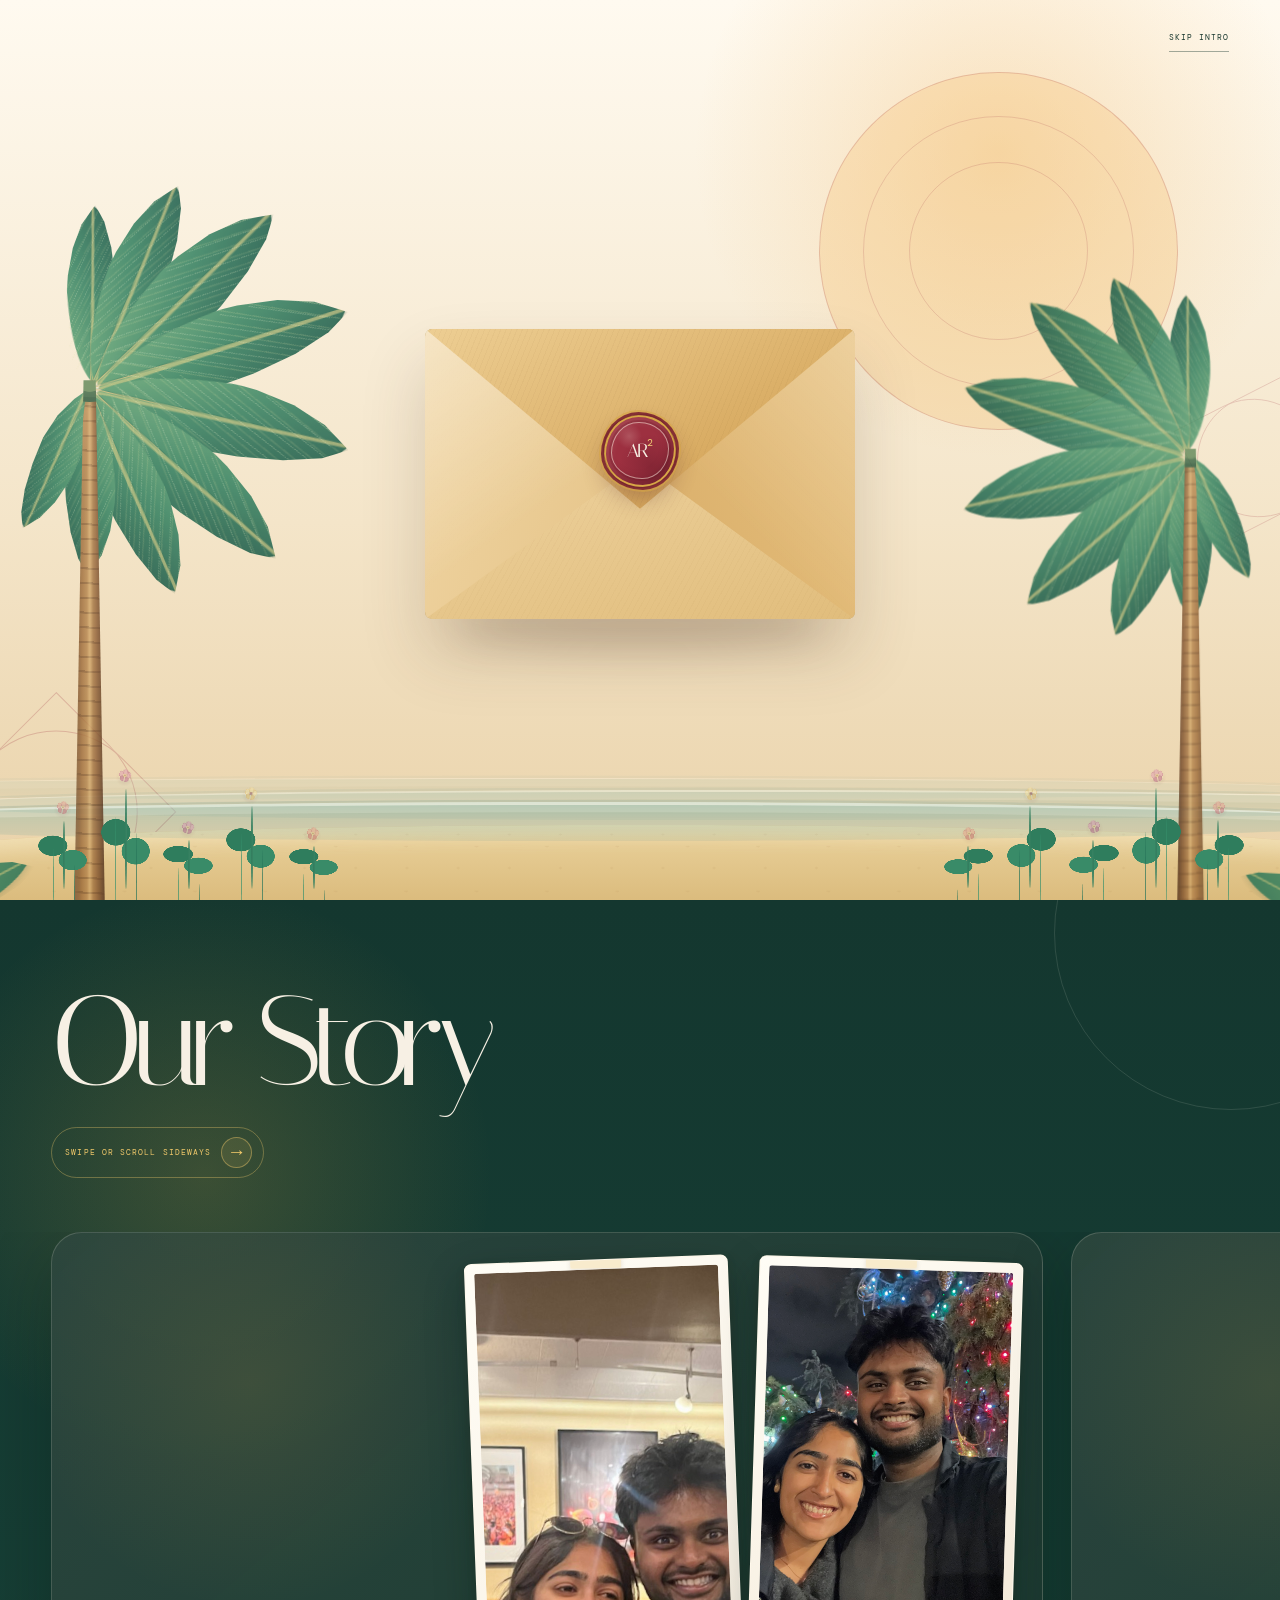
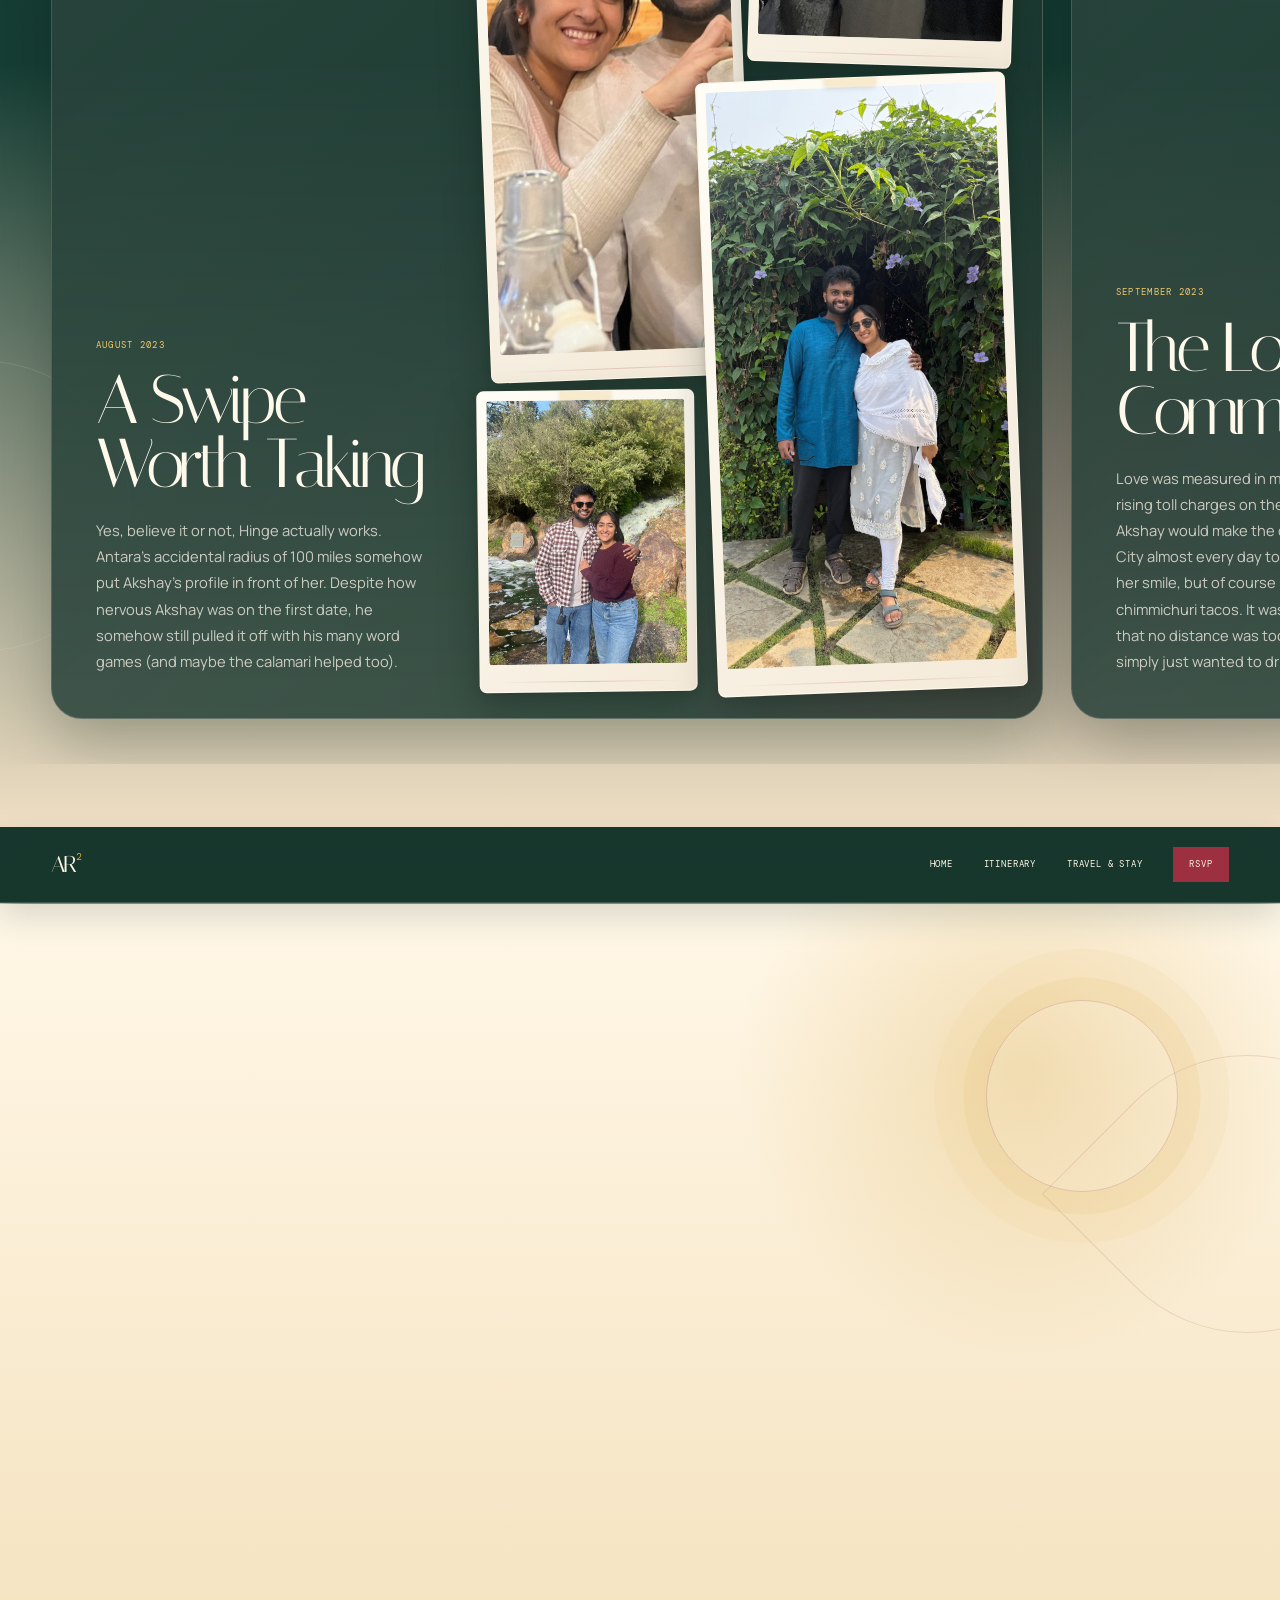
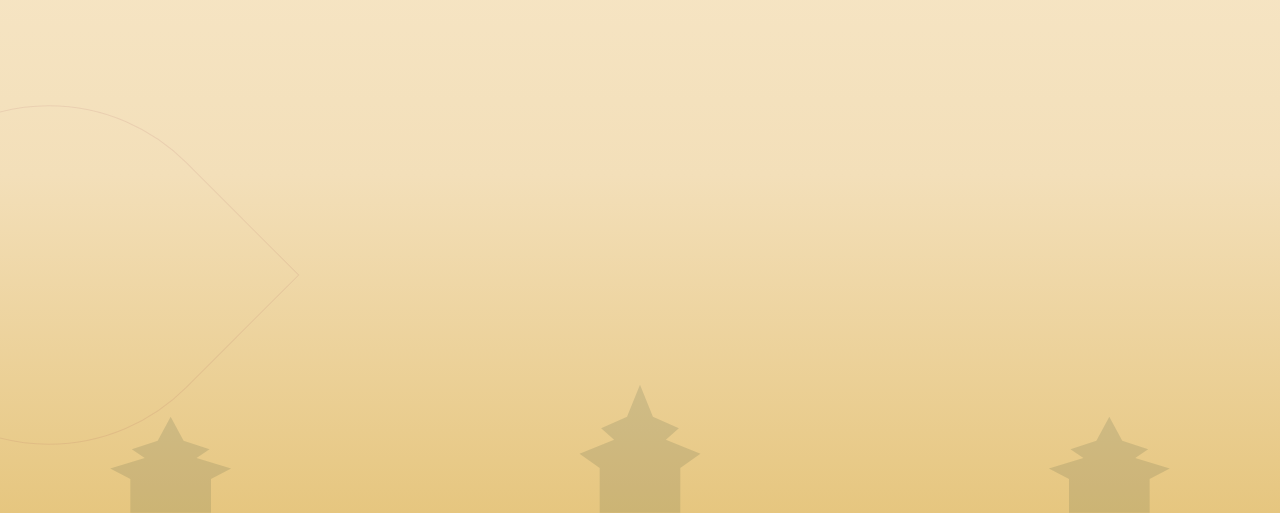
==== index.html @ 74a9af11 "modifying photos" ====
<!doctype html>
<html lang="en">
  <head>
    <meta charset="UTF-8" />
    <meta name="viewport" content="width=device-width, initial-scale=1.0" />
    <meta
      name="description"
      content="Antara Rath and Akshay Radhakrishnan invite you to celebrate their wedding beginning March 21, 2027."
    />
    <meta name="theme-color" content="#0f5962" />
    <meta property="og:title" content="Antara Rath &amp; Akshay Radhakrishnan | March 2027" />
    <meta
      property="og:description"
      content="Antara Rath and Akshay Radhakrishnan invite you to celebrate their wedding beginning March 21, 2027."
    />
    <meta property="og:image" content="assets/bridge-walk.jpg" />
    <title>Antara Rath &amp; Akshay Radhakrishnan | March 2027</title>
    <link rel="preload" as="image" href="assets/home-collage/IMG_3014.jpeg" fetchpriority="high" />
    <link rel="preload" as="image" href="assets/home-collage/IMG_3091.jpeg" />
    <link rel="preload" as="image" href="assets/home-collage/IMG_3090.jpeg" />
    <link rel="preconnect" href="https://fonts.googleapis.com" />
    <link rel="preconnect" href="https://fonts.gstatic.com" crossorigin />
    <link
      href="https://fonts.googleapis.com/css2?family=DM+Mono:wght@300;400&family=Italiana&family=Libre+Baskerville:wght@400;700&family=Manrope:wght@400;500;600&display=swap"
      rel="stylesheet"
    />
    <link rel="stylesheet" href="styles.css?v=42" />
    <script src="script.js?v=17" defer></script>
  </head>
  <body class="prelude-pending">
    <div class="prelude" data-prelude aria-label="Open Antara and Akshay's invitation">
      <button class="prelude-skip" type="button" data-skip-prelude>Skip intro</button>

      <section class="envelope-scene" data-envelope-scene>
        <div class="prelude-sun" aria-hidden="true"></div>
        <div class="prelude-lotus prelude-lotus-left" aria-hidden="true"></div>
        <div class="prelude-lotus prelude-lotus-right" aria-hidden="true"></div>
        <div class="prelude-shore" aria-hidden="true">
          <span></span><i></i><i></i><i></i>
        </div>
        <div class="prelude-palm prelude-palm-left" aria-hidden="true">
          <span></span><i></i><i></i><i></i><i></i><i></i><i></i><i></i><i></i><i></i><b></b><b></b><b></b>
        </div>
        <div class="prelude-palm prelude-palm-right" aria-hidden="true">
          <span></span><i></i><i></i><i></i><i></i><i></i><i></i><i></i><i></i><i></i><b></b><b></b><b></b>
        </div>
        <div class="prelude-flowers prelude-flowers-left" aria-hidden="true">
          <i></i><i></i><i></i><i></i><i></i>
        </div>
        <div class="prelude-flowers prelude-flowers-right" aria-hidden="true">
          <i></i><i></i><i></i><i></i><i></i>
        </div>
        <div class="prelude-petals" aria-hidden="true">
          <i></i><i></i><i></i><i></i><i></i><i></i>
        </div>
        <button
          class="envelope"
          type="button"
          aria-label="Open the wedding invitation"
          data-open-envelope
        >
          <span class="envelope-shadow" aria-hidden="true"></span>
          <span class="envelope-back" aria-hidden="true"></span>
          <span class="envelope-card" aria-hidden="true">
            <span class="envelope-invite">You are cordially invited</span>
            <span class="envelope-occasion">to the wedding of</span>
            <strong>
              <span>Antara Rath</span>
              <i>and</i>
              <span>Akshay Radhakrishnan</span>
            </strong>
          </span>
          <span class="envelope-flap" aria-hidden="true"></span>
          <span class="envelope-pocket envelope-pocket-left" aria-hidden="true"></span>
          <span class="envelope-pocket envelope-pocket-right" aria-hidden="true"></span>
          <span class="envelope-pocket envelope-pocket-front" aria-hidden="true"></span>
          <span class="envelope-seal" aria-hidden="true">
            <span class="seal-monogram">AR<sup>2</sup></span>
          </span>
        </button>
      </section>

      <section class="flight-scene" aria-label="Airplane animation" data-flight-scene>
        <div class="flight-grid" aria-hidden="true"></div>
        <svg class="flight-route" viewBox="0 0 100 100" preserveAspectRatio="none" aria-hidden="true">
          <path d="M -8 72 C 28 48 62 42 108 30"></path>
        </svg>

        <div class="flight-plane" data-flight-plane aria-hidden="true">
          <img src="assets/airplane-clipart.png" alt="" width="756" height="582" />
        </div>

        <div class="flight-horizon" aria-hidden="true">
          <span></span><span></span><span></span><span></span><span></span>
        </div>
      </section>
    </div>

    <a class="skip-link" href="#navigation">Skip to navigation</a>

    <main>
      <section class="intro" aria-labelledby="intro-title">
        <div class="intro-collage" data-home-collage aria-hidden="true">
          <figure class="collage-panel collage-panel-main" data-collage-panel data-photo-index="4">
            <img
              class="collage-image is-active"
              src="assets/home-collage/IMG_3014.jpeg"
              alt=""
              fetchpriority="high"
              decoding="async"
            />
            <img class="collage-image" alt="" decoding="async" />
          </figure>
          <figure class="collage-panel collage-panel-top" data-collage-panel data-photo-index="8">
            <img
              class="collage-image is-active"
              src="assets/home-collage/IMG_3091.jpeg"
              alt=""
              decoding="async"
            />
            <img class="collage-image" alt="" decoding="async" />
          </figure>
          <figure class="collage-panel collage-panel-bottom" data-collage-panel data-photo-index="6">
            <img
              class="collage-image is-active"
              src="assets/home-collage/IMG_3090.jpeg"
              alt=""
              decoding="async"
            />
            <img class="collage-image" alt="" decoding="async" />
          </figure>
          <figure class="collage-panel collage-panel-extra" data-collage-panel data-photo-index="10">
            <img
              class="collage-image is-active"
              src="assets/home-collage/Akshay-and-Antara-Raw-Photos-0878_Original.jpeg"
              alt=""
              decoding="async"
            />
            <img class="collage-image" alt="" decoding="async" />
          </figure>
        </div>
        <div class="intro-overlay" aria-hidden="true"></div>
        <div class="intro-grain" aria-hidden="true"></div>

        <div class="intro-content">
          <h1 id="intro-title">
            <span>Antara Rath</span>
            <i>weds</i>
            <span>Akshay Radhakrishnan</span>
          </h1>

          <time class="intro-date" datetime="2027-03-21">March 21 – 23, 2027</time>
          <p class="intro-location">Hua Hin · Gulf of Thailand</p>

          <div class="countdown" aria-label="Countdown to March 21, 2027">
            <span class="countdown-unit">
              <strong data-days>000</strong>
              <small>Days</small>
            </span>
            <i>:</i>
            <span class="countdown-unit">
              <strong data-hours>00</strong>
              <small>Hours</small>
            </span>
            <i>:</i>
            <span class="countdown-unit">
              <strong data-minutes>00</strong>
              <small>Minutes</small>
            </span>
            <i>:</i>
            <span class="countdown-unit">
              <strong data-seconds>00</strong>
              <small>Seconds</small>
            </span>
          </div>

          <a class="intro-rsvp" href="rsvp/index.html">RSVP <span aria-hidden="true">↗</span></a>
        </div>

        <a class="intro-scroll" href="#story">
          <i aria-hidden="true"></i>
        </a>

      </section>

      <section class="our-story" id="story" aria-labelledby="story-title">
        <div class="story-shell">
          <header class="story-intro reveal">
            <h2 id="story-title">Our Story<br /></h2>
            <span class="story-scroll-hint">Swipe or scroll sideways</span>
          </header>

          <div class="story-rail" aria-label="Akshay and Antara's story timeline">
            <article class="story-card reveal">
              <div class="story-copy">
                <span>August 2023</span>
                <h3>A Swipe Worth Taking</h3>
                <p>
                  Yes, believe it or not, Hinge actually works. Antara's accidental radius of 100 miles somehow put Akshay's profile
                  in front of her. Despite how nervous Akshay was on the first date, he somehow still pulled it off with his many word games (and maybe the calamari helped too).
                </p>
              </div>
              <div class="story-photos story-photos-collage">
                <figure class="story-photo">
                  <img src="assets/story/september-2023-01.jpg" alt="Antara and Akshay smiling at an early dinner date" loading="lazy" />
                </figure>
                <figure class="story-photo">
                  <img src="assets/story/IMG_6443-web.jpg" alt="" loading="lazy" />
                </figure>
                <figure class="story-photo">
                  <img src="assets/story/IMG_8243-web.jpg" alt="" loading="lazy" />
                </figure>
                <figure class="story-photo">
                  <img src="assets/story/IMG_3632-web.jpg" alt="" loading="lazy" />
                </figure>
              </div>
            </article>

            <article class="story-card reveal">
              <div class="story-copy">
                <span>September 2023</span>
                <h3>The Long Commute</h3>
                <p>
                  Love was measured in miles — and the steadily rising toll charges on the San Mateo Bridge.
                  Akshay would make the drive from Tracy to Foster City almost every day to make her laugh and see her smile, but of course in exchange for her
                  chimmichuri tacos. It was clear from the beginning that no distance was too far ... or perhaps Akshay simply just wanted to drive his Corvette.
                </p>
              </div>
              <div class="story-photos story-photos-collage">
                <figure class="story-photo">
                  <img src="assets/story/august-2023-01.jpg" alt="" loading="lazy" />
                </figure>
                <figure class="story-photo">
                  <img src="assets/story/IMG_5289.jpg" alt="" loading="lazy" />
                </figure>
                <figure class="story-photo">
                  <img src="assets/story/commute-2023-01.jpg" alt="" loading="lazy" />
                </figure>
                <figure class="story-photo">
                  <img src="assets/story/IMG_5797-web.jpg" alt="Worth the drive" loading="lazy" />
                </figure>
              </div>
            </article>

            <article class="story-card reveal">
              <div class="story-copy">
                <span>March 2024</span>
                <h3>Our San Francisco Home</h3>
                <p>
                  After months of long distance, we finally moved in together in
                  San Francisco, where it soon became our favorite home base. From movie nights to cooking, we loved creating a space together and being around each other (except for all the mess Akshay makes).
                  The biggest disagreement of all? Whether our first piece of furniture should be a ping pong table or couch.
                </p>
              </div>
              <div class="story-photos story-photos-collage">
                <figure class="story-photo">
                  <img src="assets/story/IMG_7425.jpg" alt="" loading="lazy" />
                </figure>
                <figure class="story-photo">
                  <img src="assets/story/IMG_3859.jpg" alt="" loading="lazy" />
                </figure>
                <figure class="story-photo">
                  <img src="assets/story/april-2024-02.jpg" alt="" loading="lazy" />
                </figure>
                <figure class="story-photo">
                  <img src="assets/story/june-2024-01.jpg" alt="" loading="lazy" />
                </figure>
              </div>
            </article>
            <article class="story-card reveal">
              <div class="story-copy">
                <span>Every other month</span>
                <h3>Collecting Passport Stamps</h3>
                <p>
                  Antara introduced Akshay to the joy of traveling. 
                    He loved exploring the world with her, except for the her itineraries that starts at 5:00 AM 
                    to see some cathedral. She handles the meticulous planning, while Akshay takes full responsibility for food.
                </p>
              </div>
              <div class="story-photos story-photos-collage">
                <figure class="story-photo">
                  <img src="assets/story/june-2024-03.jpg" alt="Lake Como, Italy" loading="lazy" />
                </figure>
                <figure class="story-photo">
                  <img src="assets/story/june-2024-02.jpg" alt="Zürich, Switzerland" loading="lazy" />
                </figure>
                <figure class="story-photo">
                  <img src="assets/story/IMG_6636.jpg" alt="Gamaksan Mountain, South Korea" loading="lazy" />
                </figure>
                <figure class="story-photo">
                  <img src="assets/story/travel-2024-02.jpg" alt="Mexico City, Mexico" loading="lazy" />
                </figure>
              </div>
            </article>

            <article class="story-card reveal">
              <div class="story-copy">
                <span>June 2024</span>
                <h3>The Chikoo Era</h3>
                <p>
                  Then came Chikoo, easily one of the best decisions we've ever made.
                  Whether he's going to work with Akshay everyday, interrupting Antara's yoga
                  sessions, or begging for food (mainly to Akshay), he has become the center of our little family.

                  The funny part? Chikoo and Akshay are so similar that Antara constantly mixes up their names. 
                  To be fair, they both love attention, follow her around, and know exactly how to annoy her.
                </p>
              </div>
              <div class="story-photos story-photos-collage">
                <figure class="story-photo">
                  <img src="assets/story/IMG_7857.jpeg" alt="" loading="lazy" />
                </figure>
                <figure class="story-photo">
                  <img src="assets/story/nyc-2026-02.jpg" alt="" loading="lazy" />
                </figure>
                <figure class="story-photo">
                  <img src="assets/story/IMG_0016.jpg" alt="" loading="lazy" />
                </figure>
                <figure class="story-photo">
                  <img src="assets/story/chikoo-2024-02.jpg" alt="" loading="lazy" />
                </figure>
              </div>
            </article>

            <article class="story-card reveal">
              <div class="story-copy">
                <span>March 2025</span>
                <h3>She Said Yes</h3>
                <p>
                  Despite every clue in the book, Antara remained completely
                  oblivious as Akshay planned the perfect proposal at Crissy
                  Field. San Francisco is our home and we wouldn't have done it anywhere else. With
                  friends and family around to celebrate, it was the perfect day to mark the beginning of a new chapter.
                </p>
              </div>
              <div class="story-photos story-photos-collage">
                <figure class="story-photo">
                  <img src="assets/story/engagement-2025-04.jpg" alt="" loading="lazy" />
                </figure>
                <figure class="story-photo">
                  <img src="assets/story/engagement-2025-01.jpg" alt="" loading="lazy" />
                </figure>
                <figure class="story-photo">
                  <img src="assets/story/engagement-2025-03.jpg" alt="" loading="lazy" />
                </figure>
                <figure class="story-photo">
                  <img src="assets/story/engagement-2025-02.jpg" alt="" loading="lazy" />
                </figure>
              </div>
            </article>

            <article class="story-card reveal">
              <div class="story-copy">
                <span>March 2026</span>
                <h3>New York</h3>
                <p>
                  Our newest chapter brought us across the country to New York City. 
                    Antara landed her dream job, Chikoo upgraded to a building with dog park amenities, 
                    and Akshay somehow found himself within walking distance of pickleball courts. Life doesn't get better than this.
                    New York has been a strong contender as our favorite city, but nothing can replace our love for San Francisco.
                </p>
              </div>
              <div class="story-photos story-photos-collage">
                <figure class="story-photo">
                  <img src="assets/story/IMG_9593.jpg" alt="" loading="lazy" />
                </figure>
                <figure class="story-photo">
                  <img src="assets/story/IMG_8780.jpg" alt="" loading="lazy" />
                </figure>
                <figure class="story-photo">
                  <img src="assets/story/IMG_9391.jpg" alt="" loading="lazy" />
                </figure>
                <figure class="story-photo">
                  <img src="assets/story/IMG_9592.jpg" alt="Diljit Dosanjh at Madison Square Garden!" loading="lazy" />
                </figure>
              </div>
            </article>

            <article class="story-card story-card-final reveal">
              <div class="story-copy">
                <span>March 2027</span>
                <h3>Forever Begins</h3>
                <p>
                  The best chapter is still being written, and we cannot wait to celebrate the beginning of it with all of our favorite people next year.
                </p>
              </div>
              <div class="story-photos story-photos-collage">
                <figure class="story-photo">
                  <img src="assets/travel/fulltravelscene.png" alt="" loading="lazy" />
                </figure>
                <figure class="story-photo">
                  <img src="assets/story/thailand-wedding-mandap-web.jpg" alt="" loading="lazy" />
                </figure>
                <figure class="story-photo">
                  <img src="assets/story/thailand-reception-beach-web.jpg" alt="" loading="lazy" />
                </figure>
                <figure class="story-photo">
                  <img src="assets/story/thailand-baraat-beach-web.jpg" alt="" loading="lazy" />
                </figure>
              </div>
            </article>
          </div>
        </div>
      </section>

      <section class="site-body">
        <header class="page-nav" data-nav-header>
          <a class="wordmark" href="index.html" aria-label="AR squared home">AR<sup>2</sup></a>
          <button
            class="menu-toggle"
            type="button"
            aria-expanded="false"
            aria-controls="main-menu"
            data-menu-toggle
          >
            Menu <i></i>
          </button>
          <nav id="main-menu" data-menu aria-label="Wedding pages">
            <a class="active" href="index.html">Home</a>
            <a href="itinerary/index.html">Itinerary</a>
            <a href="travel/index.html">Travel &amp; Stay</a>
            <a class="nav-rsvp" href="rsvp/index.html">RSVP</a>
          </nav>
        </header>

        <section class="bubble-section" id="navigation" aria-labelledby="explore-title">
          <div class="bubble-leaf bubble-leaf-left" aria-hidden="true"></div>
          <div class="bubble-leaf bubble-leaf-right" aria-hidden="true"></div>
          <div class="details-sun" aria-hidden="true"></div>
          <div class="details-waves" aria-hidden="true"><i></i><i></i><i></i></div>

          <div class="bubble-heading reveal">
            <h3 id="explore-title">Wedding <em>Details</em></h3>
            <p>
              We’re so excited to celebrate our wedding with you! We’ve put together some helpful information to make your trip and stay as seamless as possible. If there’s anything else you need, please feel free to reach out. We can’t wait to see you in Thailand!
              <br>
              With love,
              <br>
              Akshay & Antara
              
            </p>
          </div>

          <nav class="bubble-directory" aria-label="Explore wedding information">
            <a class="nav-bubble bubble-itinerary reveal" href="itinerary/index.html">
              <span class="bubble-ring" aria-hidden="true"></span>
              <span class="bubble-title">Itinerary</span>
              <span class="bubble-description">
                Three unforgettable days of celebrations, traditions, and cherished moments. Explore the full schedule here.
              </span>
              <span class="bubble-visual" aria-hidden="true">
                <svg viewBox="0 0 120 120">
                  <path d="M28 30h64v62H28zM28 47h64M42 22v16M78 22v16" />
                  <path d="M43 61h10v10H43zM67 61h10v10H67zM43 78h10v10H43z" />
                  <circle cx="89" cy="25" r="10" />
                  <path d="M89 9v5M89 36v5M73 25h5M100 25h5" />
                </svg>
              </span>
            </a>
            <a class="nav-bubble bubble-travel reveal" href="travel/index.html">
              <span class="bubble-ring" aria-hidden="true"></span>
              <span class="bubble-title">Travel &amp; Stay</span>
              <span class="bubble-description">
                Everything you need from resort accomodations, flights, visas and shuttle information.
              </span>
              <span class="bubble-visual" aria-hidden="true">
                <svg viewBox="0 0 120 120">
                  <path d="M15 72c25-28 50-39 91-34" />
                  <path d="m47 53 13-28 8 2-4 28 27 13-4 7-29-7-14 18-7-3 7-22-18-10 4-6z" />
                  <path d="M82 91c4-15 11-22 21-29M92 74l11 5M88 83l12 7M82 91h27" />
                </svg>
              </span>
            </a>
            <a class="nav-bubble bubble-rsvp reveal" href="rsvp/index.html">
              <span class="bubble-ring" aria-hidden="true"></span>
              <span class="bubble-title">RSVP</span>
              <span class="bubble-description">
                We would be delighted to celebrate with you. Please let us know
                your plans so we can prepare for your arrival.
              </span>
              <span class="bubble-visual" aria-hidden="true">
                <svg viewBox="0 0 120 120">
                  <path d="M22 38h76v52H22zM22 42l38 28 38-28" />
                  <path d="m42 55-20 31M78 55l20 31" />
                  <path d="M48 30c0-9 12-13 17-5 5-8 17-4 17 5 0 8-8 14-17 20-9-6-17-12-17-20z" />
                </svg>
              </span>
            </a>
          </nav>

        </section>
      </section>
    </main>
  </body>
</html>
---- styles.css ----
:root {
  --ink: #211b18;
  --paper: #f7f0e4;
  --cream: #eee2ce;
  --red: #9d3040;
  --gold: #d6a440;
  --display: "Italiana", Georgia, serif;
  --sans: "Manrope", Arial, sans-serif;
  --mono: "DM Mono", monospace;
  --pad: clamp(1.2rem, 4vw, 4.5rem);
}

* {
  box-sizing: border-box;
}

html {
  scroll-behavior: smooth;
}

body {
  margin: 0;
  color: var(--ink);
  background: var(--paper);
  font-family: var(--sans);
  overflow-x: hidden;
}

body.prelude-pending {
  overflow: hidden;
}

body.menu-open {
  overflow: hidden;
}

a {
  color: inherit;
  text-decoration: none;
}

button {
  color: inherit;
  font: inherit;
}

.prelude {
  position: fixed;
  z-index: 2000;
  inset: 0;
  color: #18372e;
  background: #f7ecd7;
  opacity: 1;
  overflow: hidden;
  transition:
    opacity 2500ms cubic-bezier(0.16, 0.84, 0.18, 1),
    visibility 2500ms ease;
}

.prelude[hidden] {
  display: none;
}

body.prelude-exit .prelude {
  visibility: hidden;
  opacity: 0;
  pointer-events: none;
}

.prelude-skip {
  position: absolute;
  z-index: 20;
  top: 1.5rem;
  right: var(--pad);
  padding: 0.5rem 0;
  border: 0;
  border-bottom: 1px solid rgba(24, 55, 46, 0.4);
  background: transparent;
  cursor: pointer;
  font-family: var(--mono);
  font-size: 0.52rem;
  letter-spacing: 0.12em;
  text-transform: uppercase;
  transition:
    color 300ms ease,
    border-color 300ms ease;
}

body.prelude-flight .prelude-skip {
  border-color: rgba(255, 246, 230, 0.45);
  color: var(--paper);
}

.envelope-scene,
.flight-scene {
  position: absolute;
  inset: 0;
  display: grid;
  place-items: center;
}

.envelope-scene {
  background:
    radial-gradient(circle at 78% 18%, rgba(242, 175, 71, 0.4), transparent 20rem),
    radial-gradient(circle at 18% 72%, rgba(222, 91, 103, 0.13), transparent 18rem),
    linear-gradient(180deg, #fff9e9 0%, #f3dbad 70%, #e2bd78 100%);
  transition:
    opacity 1800ms cubic-bezier(0.16, 0.84, 0.18, 1),
    filter 1800ms ease,
    transform 2200ms cubic-bezier(0.16, 0.84, 0.18, 1);
  isolation: isolate;
}

.prelude-kicker {
  position: absolute;
  top: 12%;
  margin: 0;
  color: var(--red);
  font-family: var(--mono);
  font-size: 0.56rem;
  letter-spacing: 0.18em;
  text-transform: uppercase;
}

.prelude-sun {
  position: absolute;
  z-index: -1;
  top: 8%;
  right: 8%;
  width: clamp(13rem, 28vw, 25rem);
  aspect-ratio: 1;
  border: 1px solid rgba(157, 48, 64, 0.2);
  border-radius: 50%;
  background: rgba(242, 175, 71, 0.2);
  animation: thai-sun-breathe 11s ease-in-out infinite;
}

.prelude-sun::before,
.prelude-sun::after {
  position: absolute;
  border: 1px solid rgba(157, 48, 64, 0.17);
  border-radius: 50%;
  content: "";
}

.prelude-sun::before {
  inset: 12%;
}

.prelude-sun::after {
  inset: 25%;
}

.prelude-lotus {
  position: absolute;
  z-index: -1;
  width: 19rem;
  height: 19rem;
  opacity: 0.23;
}

.prelude-lotus::before,
.prelude-lotus::after {
  position: absolute;
  inset: 22%;
  border: 1px solid var(--red);
  border-radius: 55% 0 55% 0;
  content: "";
  transform: rotate(45deg);
}

.prelude-lotus::after {
  transform: rotate(135deg);
}

.prelude-lotus-left {
  bottom: -4rem;
  left: -6rem;
  animation: lotus-drift-left 15s ease-in-out infinite;
}

.prelude-lotus-right {
  top: 34%;
  right: -8rem;
  transform: scale(0.72) rotate(18deg);
  animation: lotus-drift-right 18s ease-in-out infinite;
}

.prelude-shore {
  position: absolute;
  z-index: 0;
  right: 0;
  bottom: 0;
  left: 0;
  height: 9rem;
  pointer-events: none;
  overflow: hidden;
}

.prelude-shore span {
  position: absolute;
  right: -5%;
  bottom: -1rem;
  left: -5%;
  height: 5.7rem;
  border-radius: 50% 50% 0 0 / 28% 28% 0 0;
  background:
    radial-gradient(ellipse at 20% 28%, rgba(151, 105, 53, 0.1) 0 0.09rem, transparent 0.12rem),
    radial-gradient(ellipse at 68% 48%, rgba(151, 105, 53, 0.09) 0 0.1rem, transparent 0.13rem),
    linear-gradient(180deg, #ead29c, #d8b777);
  background-size:
    3.2rem 2.1rem,
    4.4rem 2.8rem,
    auto;
  box-shadow: inset 0 0.7rem 1.2rem rgba(255, 247, 222, 0.4);
}

.prelude-shore i {
  position: absolute;
  right: -12%;
  bottom: 3.7rem;
  left: -12%;
  height: 2.4rem;
  border-radius: 50%;
  border-top: 0.22rem solid rgba(255, 255, 244, 0.88);
  background: linear-gradient(180deg, rgba(77, 163, 164, 0.42), rgba(59, 135, 145, 0.13));
  box-shadow:
    inset 0 0.45rem 0 rgba(255, 255, 244, 0.25),
    0 -0.15rem 0 rgba(49, 126, 134, 0.16);
  opacity: 0.74;
  transform: translateX(-3%);
  animation: shoreline-wave 11s ease-in-out infinite;
}

.prelude-shore i:nth-of-type(2) {
  bottom: 5rem;
  height: 1.9rem;
  border-top-width: 0.14rem;
  opacity: 0.48;
  transform: translateX(5%);
  animation-delay: -2.2s;
  animation-duration: 14s;
}

.prelude-shore i:nth-of-type(3) {
  bottom: 6.25rem;
  height: 1.4rem;
  border-top-width: 0.1rem;
  opacity: 0.28;
  transform: translateX(-7%);
  animation-delay: -4s;
  animation-duration: 17s;
}

.prelude-palm {
  --crown-y: 7rem;
  --crown-x: 50%;
  --frond-half-height: 2.6rem;
  position: absolute;
  z-index: 0;
  bottom: -3rem;
  width: clamp(21rem, 34vw, 31rem);
  height: clamp(42rem, 68vh, 54rem);
  opacity: 0.82;
  pointer-events: none;
  transform-origin: bottom;
}

.prelude-palm-left {
  left: clamp(-10rem, -10vw, -5.5rem);
  animation: palm-sway-left 12s ease-in-out infinite;
}

.prelude-palm-right {
  right: clamp(-10rem, -10vw, -5.5rem);
  transform: scaleX(-1) scale(0.88);
  animation: palm-sway-right 14s ease-in-out infinite;
}

.prelude-palm::before,
.prelude-palm::after {
  position: absolute;
  z-index: 2;
  bottom: 0.8rem;
  left: 2.3rem;
  width: 8.5rem;
  height: 3.2rem;
  border-radius: 100% 0 100% 0;
  background:
    linear-gradient(170deg, transparent 48%, rgba(217, 207, 125, 0.48) 49% 51%, transparent 52%),
    linear-gradient(135deg, #4d9a6d, #17654e);
  clip-path: polygon(0 50%, 12% 20%, 34% 4%, 60% 8%, 83% 24%, 100% 50%, 82% 72%, 55% 91%, 28% 86%, 10% 68%);
  content: "";
  filter: drop-shadow(0 0.25rem 0.18rem rgba(18, 67, 47, 0.14));
  transform: rotate(-18deg);
  transform-origin: left center;
}

.prelude-palm::after {
  bottom: 0.4rem;
  left: 4.5rem;
  width: 7.2rem;
  opacity: 0.86;
  transform: rotate(18deg) scale(0.9);
}

.prelude-palm span {
  position: absolute;
  z-index: 2;
  top: calc(var(--crown-y) - 0.48rem);
  bottom: -0.15rem;
  left: var(--crown-x);
  width: clamp(2rem, 2.2vw, 2.8rem);
  height: auto;
  border-radius: 55% 45% 12% 12%;
  background:
    repeating-linear-gradient(
      3deg,
      transparent 0 0.78rem,
      rgba(79, 45, 23, 0.34) 0.8rem 0.92rem
    ),
    linear-gradient(
      90deg,
      #5d381f 0%,
      #9d6c3b 24%,
      #c09055 48%,
      #8a5b33 72%,
      #4f301c 100%
    );
  box-shadow:
    inset 0.2rem 0 0.28rem rgba(255, 224, 157, 0.2),
    inset -0.22rem 0 0.3rem rgba(53, 29, 15, 0.25);
  clip-path: polygon(31% 0, 69% 0, 100% 100%, 0 100%);
  transform: translateX(-50%);
  transform-origin: bottom;
}

.prelude-palm span::before {
  position: absolute;
  top: 0;
  bottom: 0;
  left: 43%;
  width: 18%;
  background: linear-gradient(90deg, transparent, rgba(255, 224, 157, 0.3), transparent);
  content: "";
}

.prelude-palm span::after {
  position: absolute;
  z-index: 4;
  top: -0.44rem;
  left: 50%;
  width: 3.55rem;
  height: 1.8rem;
  border-radius: 50%;
  background:
    radial-gradient(ellipse at 50% 28%, #63895b 0 35%, transparent 37%),
    linear-gradient(180deg, #527d50, #345e42);
  box-shadow:
    inset 0 -0.3rem 0 rgba(29, 72, 48, 0.35),
    0 0.25rem 0.3rem rgba(34, 59, 33, 0.16);
  content: "";
  transform: translateX(-50%);
}

.prelude-palm i {
  position: absolute;
  z-index: 1;
  top: calc(var(--crown-y) - var(--frond-half-height));
  left: var(--crown-x);
  width: clamp(14rem, 21vw, 19rem);
  height: 5.2rem;
  border-radius: 82% 18% 72% 28%;
  background:
    linear-gradient(
      178deg,
      transparent 47%,
      rgba(220, 205, 125, 0.62) 48% 51%,
      transparent 52%
    ),
    repeating-linear-gradient(
      25deg,
      transparent 0 0.62rem,
      rgba(218, 224, 153, 0.2) 0.64rem 0.7rem
    ),
    linear-gradient(155deg, #6caf7a 0%, #2c7d5c 46%, #155b47 77%, #0b4638 100%);
  box-shadow:
    inset 0 -0.18rem 0 rgba(8, 62, 44, 0.22),
    0 0.3rem 0.45rem rgba(38, 73, 50, 0.08);
  clip-path: polygon(
    0 49%,
    7% 28%,
    16% 15%,
    29% 7%,
    45% 2%,
    61% 4%,
    76% 11%,
    89% 25%,
    100% 48%,
    91% 65%,
    77% 79%,
    60% 88%,
    42% 92%,
    25% 85%,
    11% 69%
  );
  filter: drop-shadow(0 0.2rem 0.12rem rgba(16, 72, 50, 0.15));
  transform-origin: 0 50%;
}

.prelude-palm i::before {
  position: absolute;
  top: 50%;
  left: 0;
  width: 96%;
  height: 1px;
  background: linear-gradient(90deg, #d1bd79, #87a467 55%, transparent);
  box-shadow: 0 -1px 0 rgba(15, 75, 53, 0.25);
  content: "";
  transform: rotate(-1.5deg);
  transform-origin: left;
}

.prelude-palm i::after {
  position: absolute;
  inset: 9% 7% 11% 10%;
  background:
    repeating-linear-gradient(24deg, transparent 0 0.7rem, rgba(224, 228, 164, 0.24) 0.72rem 0.76rem);
  content: "";
  mix-blend-mode: screen;
}

.prelude-palm i:nth-of-type(1) {
  transform: rotate(-88deg) scale(0.68);
}

.prelude-palm i:nth-of-type(2) {
  transform: rotate(-66deg) scale(0.82);
}

.prelude-palm i:nth-of-type(3) {
  transform: rotate(-43deg) scale(0.94);
}

.prelude-palm i:nth-of-type(4) {
  transform: rotate(-16deg);
}

.prelude-palm i:nth-of-type(5) {
  transform: rotate(14deg) scale(0.99);
}

.prelude-palm i:nth-of-type(6) {
  transform: rotate(43deg) scale(0.94);
}

.prelude-palm i:nth-of-type(7) {
  transform: rotate(68deg) scale(0.83);
}

.prelude-palm i:nth-of-type(8) {
  transform: rotate(91deg) scale(0.7);
}

.prelude-palm i:nth-of-type(9) {
  transform: rotate(116deg) scale(0.58);
}

.prelude-palm b {
  position: absolute;
  z-index: 5;
  top: calc(var(--crown-y) + 0.45rem);
  left: calc(var(--crown-x) - 0.35rem);
  width: 1.15rem;
  aspect-ratio: 1;
  border: 1px solid rgba(70, 41, 19, 0.3);
  border-radius: 50%;
  background:
    repeating-radial-gradient(circle at 38% 32%, transparent 0 0.12rem, rgba(69, 38, 17, 0.07) 0.13rem 0.16rem),
    radial-gradient(circle at 34% 28%, rgba(255, 224, 149, 0.58), transparent 24%),
    #936134;
  box-shadow:
    inset -0.18rem -0.2rem 0 rgba(74, 38, 16, 0.22),
    0 0.22rem 0.25rem rgba(62, 41, 20, 0.18);
  opacity: 0;
  transform: translate(-50%, -50%) scale(0.15);
}

.prelude-palm b::before {
  position: absolute;
  top: 0.27rem;
  left: 0.3rem;
  width: 0.14rem;
  aspect-ratio: 1;
  border-radius: 50%;
  background: #513019;
  box-shadow:
    0.28rem 0.02rem 0 #513019,
    0.14rem 0.24rem 0 #513019;
  content: "";
  opacity: 0.7;
}

.prelude-palm b:nth-of-type(2) {
  top: calc(var(--crown-y) + 0.78rem);
  left: calc(var(--crown-x) + 0.55rem);
}

.prelude-palm b:nth-of-type(3) {
  top: calc(var(--crown-y) + 1.12rem);
  left: calc(var(--crown-x) - 0.25rem);
}

.prelude-flowers {
  position: absolute;
  z-index: 1;
  bottom: 0.7rem;
  display: flex;
  width: 24rem;
  align-items: flex-end;
  justify-content: center;
  gap: 0.72rem;
  pointer-events: none;
}

.prelude-flowers-left {
  left: -0.25rem;
}

.prelude-flowers-right {
  right: -0.35rem;
  transform: scaleX(-1);
}

.prelude-flowers i {
  position: relative;
  width: 3.2rem;
  height: 6.4rem;
  --petal-deep: #bd354e;
  --petal-mid: #e85d6c;
  --petal-light: #ff9a83;
  --flower-center: #f4c34e;
  background:
    radial-gradient(ellipse 29% 10% at 31% 58%, #2f7d5d 97%, transparent 100%),
    radial-gradient(ellipse 28% 10% at 70% 72%, #398b68 97%, transparent 100%);
  transform-origin: bottom;
  animation: flower-sway 8.5s ease-in-out infinite;
}

.prelude-flowers i::before {
  position: absolute;
  top: 0;
  left: 50%;
  width: 2.7rem;
  aspect-ratio: 1;
  border-radius: 50%;
  background:
    radial-gradient(circle at 50% 50%, #7f273d 0 6%, var(--flower-center) 7% 15%, transparent 16%),
    radial-gradient(ellipse 25% 38% at 50% 20%, var(--petal-light) 0 48%, var(--petal-mid) 70%, transparent 72%),
    radial-gradient(ellipse 25% 38% at 80% 42%, var(--petal-light) 0 42%, var(--petal-mid) 66%, transparent 68%),
    radial-gradient(ellipse 25% 38% at 68% 78%, var(--petal-mid) 0 43%, var(--petal-deep) 68%, transparent 70%),
    radial-gradient(ellipse 25% 38% at 32% 78%, var(--petal-mid) 0 43%, var(--petal-deep) 68%, transparent 70%),
    radial-gradient(ellipse 25% 38% at 20% 42%, var(--petal-light) 0 42%, var(--petal-mid) 66%, transparent 68%);
  box-shadow: 0 0.45rem 0.75rem rgba(132, 43, 58, 0.16);
  content: "";
  filter: saturate(0.72);
  opacity: 0.48;
  transform: translateX(-50%) rotate(12deg) scale(0.3);
  transform-origin: center;
  transition:
    opacity 900ms ease,
    filter 1400ms ease,
    transform 2300ms cubic-bezier(0.16, 1, 0.3, 1);
}

.prelude-flowers i::after {
  position: absolute;
  top: 2.15rem;
  bottom: 0;
  left: 50%;
  width: 2px;
  border-radius: 50%;
  background: linear-gradient(90deg, #1d654c, #4a9872, #246c52);
  box-shadow:
    -0.65rem 1.7rem 0 -0.04rem #37916d,
    0.65rem 2.7rem 0 -0.04rem #27745a;
  content: "";
}

.prelude-flowers i:nth-child(2) {
  height: 8.4rem;
  --petal-deep: #a32e67;
  --petal-mid: #d5558d;
  --petal-light: #f191b3;
  --flower-center: #f1c653;
  animation-delay: -1.2s;
}

.prelude-flowers i:nth-child(3) {
  height: 5.2rem;
  --petal-deep: #813071;
  --petal-mid: #bd4c89;
  --petal-light: #e78db7;
  --flower-center: #f4d66e;
  animation-delay: -2.4s;
}

.prelude-flowers i:nth-child(4) {
  height: 7.3rem;
  --petal-deep: #d68b22;
  --petal-mid: #f1b93f;
  --petal-light: #ffe18a;
  --flower-center: #983447;
  animation-delay: -3.1s;
}

.prelude-flowers i:nth-child(5) {
  height: 4.8rem;
  --petal-deep: #b83d48;
  --petal-mid: #e65c59;
  --petal-light: #ff9a78;
  --flower-center: #f3ce56;
  animation-delay: -0.7s;
}

.prelude-petals {
  position: absolute;
  z-index: 1;
  inset: 0;
  pointer-events: none;
  overflow: hidden;
}

.prelude-petals i {
  position: absolute;
  top: -3rem;
  left: 18%;
  width: 0.8rem;
  height: 1.4rem;
  border-radius: 80% 0 80% 0;
  background: #dc5e74;
  opacity: 0;
  animation: petal-fall 13s linear infinite;
}

.prelude-petals i:nth-child(2) {
  left: 33%;
  background: #f5b84d;
  animation-delay: -5s;
  animation-duration: 10s;
}

.prelude-petals i:nth-child(3) {
  left: 49%;
  background: #d65e97;
  animation-delay: -2s;
  animation-duration: 9s;
}

.prelude-petals i:nth-child(4) {
  left: 66%;
  background: #ee796d;
  animation-delay: -6s;
  animation-duration: 11s;
}

.prelude-petals i:nth-child(5) {
  left: 78%;
  background: #f2b84a;
  animation-delay: -3.5s;
  animation-duration: 8.5s;
}

.prelude-petals i:nth-child(6) {
  left: 89%;
  background: #b54c8b;
  animation-delay: -7s;
  animation-duration: 10.5s;
}

.envelope {
  z-index: 3;
  position: relative;
  width: min(72vw, 430px);
  aspect-ratio: 1.48;
  padding: 0;
  border: 0;
  background: transparent;
  cursor: pointer;
  perspective: 1600px;
  transform: translateY(1.5rem);
  transition:
    filter 1400ms ease,
    transform 3000ms cubic-bezier(0.16, 0.84, 0.18, 1);
  transform-style: preserve-3d;
}

.envelope:focus-visible {
  outline: 2px solid var(--red);
  outline-offset: 1.2rem;
}

.envelope-shadow {
  position: absolute;
  right: 8%;
  bottom: -10%;
  left: 8%;
  height: 16%;
  border-radius: 50%;
  background: rgba(66, 43, 25, 0.18);
  filter: blur(18px);
  transition:
    opacity 1800ms ease,
    transform 2200ms cubic-bezier(0.16, 0.84, 0.18, 1);
}

.envelope-back {
  position: absolute;
  inset: 0;
  border: 1px solid rgba(24, 55, 46, 0.18);
  border-radius: 0.45rem;
  background:
    repeating-linear-gradient(118deg, rgba(105, 69, 31, 0.035) 0 1px, transparent 1px 5px),
    radial-gradient(circle at 18% 14%, rgba(255, 255, 255, 0.48), transparent 42%),
    linear-gradient(145deg, #efd39e 0%, #dfb872 58%, #d2a55f 100%);
  box-shadow:
    inset 0 0 0 0.22rem rgba(255, 248, 226, 0.13),
    inset 0 -1rem 2.5rem rgba(106, 63, 24, 0.1),
    0 2.2rem 4rem rgba(79, 52, 30, 0.19);
  transition:
    filter 1800ms ease,
    opacity 1800ms ease,
    transform 2200ms cubic-bezier(0.16, 0.84, 0.18, 1);
}

.envelope-card {
  position: absolute;
  z-index: 2;
  top: 9%;
  right: 7%;
  bottom: 7%;
  left: 7%;
  display: flex;
  padding: 2rem;
  border: 1px solid rgba(242, 207, 119, 0.65);
  color: var(--paper);
  background:
    radial-gradient(circle at 12% 12%, rgba(224, 83, 105, 0.22), transparent 5rem),
    radial-gradient(circle at 88% 88%, rgba(245, 184, 77, 0.24), transparent 6rem),
    radial-gradient(circle at 82% 16%, rgba(215, 167, 70, 0.25), transparent 8rem),
    #18372e;
  align-items: center;
  justify-content: center;
  flex-direction: column;
  text-align: center;
  box-shadow:
    inset 0 0 0 0.45rem rgba(242, 207, 119, 0.08),
    0 1.8rem 3.5rem rgba(24, 55, 46, 0.16);
  opacity: 0;
  transform: translateY(34%) translateZ(1px) scale(0.98);
  transition:
    opacity 700ms ease,
    box-shadow 2400ms ease,
    transform 3800ms cubic-bezier(0.16, 0.84, 0.18, 1);
  will-change: transform, opacity;
}

.envelope-card small,
.envelope-card > span {
  font-family: var(--mono);
  font-size: 0.5rem;
  letter-spacing: 0.14em;
  text-transform: uppercase;
}

.envelope-card::before,
.envelope-card::after {
  position: absolute;
  width: 4.2rem;
  height: 4.2rem;
  border: solid #f2cf77;
  content: "";
  opacity: 0.72;
}

.envelope-card::before {
  top: 0.7rem;
  left: 0.7rem;
  border-width: 1px 0 0 1px;
  border-radius: 1.2rem 0 0;
}

.envelope-card::after {
  right: 0.7rem;
  bottom: 0.7rem;
  border-width: 0 1px 1px 0;
  border-radius: 0 0 1.2rem;
}

.envelope-card strong {
  display: flex;
  margin: 1.15rem 0 0;
  color: #fff6e6;
  font-family: var(--display);
  font-size: clamp(1.55rem, 3.2vw, 2.7rem);
  font-weight: 400;
  letter-spacing: -0.045em;
  line-height: 0.96;
  flex-direction: column;
  align-items: center;
}

.envelope-invite {
  color: #f2cf77;
  font-size: 0.54rem !important;
  letter-spacing: 0.17em !important;
}

.envelope-occasion {
  margin-top: 0.55rem;
  color: rgba(255, 246, 230, 0.74);
  font-size: 0.48rem !important;
  letter-spacing: 0.13em !important;
}

.envelope-card strong i {
  margin: 0.25rem 0;
  color: var(--gold);
  font-family: Georgia, serif;
  font-size: 0.48em;
  font-weight: 400;
  letter-spacing: 0.08em;
}

.envelope-flap {
  position: absolute;
  z-index: 5;
  inset: 0;
  border-radius: 0.45rem;
  background:
    repeating-linear-gradient(112deg, rgba(97, 58, 22, 0.035) 0 1px, transparent 1px 5px),
    linear-gradient(155deg, #edce93 0%, #d6a75c 58%, #c68f43 100%);
  clip-path: polygon(0 0, 100% 0, 50% 62%);
  filter: drop-shadow(0 0.32rem 0.28rem rgba(95, 57, 24, 0.18));
  transform-origin: top;
  transition:
    filter 1800ms ease,
    opacity 1800ms ease,
    transform 3300ms cubic-bezier(0.16, 0.84, 0.18, 1);
  backface-visibility: visible;
  transform-style: preserve-3d;
}

.envelope-pocket {
  position: absolute;
  z-index: 4;
  inset: 0;
  border-radius: 0.45rem;
  pointer-events: none;
  transition:
    filter 1800ms ease,
    opacity 1800ms ease,
    transform 2200ms cubic-bezier(0.16, 0.84, 0.18, 1);
}

.envelope-pocket-left {
  background:
    linear-gradient(145deg, rgba(255, 255, 255, 0.35), transparent 44%),
    linear-gradient(115deg, #f1d7a6, #dcb470);
  clip-path: polygon(0 0, 52% 52%, 0 100%);
  filter: drop-shadow(0.2rem 0 0 rgba(119, 73, 29, 0.14));
}

.envelope-pocket-right {
  background:
    linear-gradient(225deg, rgba(255, 255, 255, 0.25), transparent 42%),
    linear-gradient(245deg, #e7c17e, #cfa05b);
  clip-path: polygon(100% 0, 48% 52%, 100% 100%);
  filter: drop-shadow(-0.2rem 0 0 rgba(119, 73, 29, 0.13));
}

.envelope-pocket-front {
  background:
    repeating-linear-gradient(118deg, rgba(113, 70, 29, 0.028) 0 1px, transparent 1px 5px),
    linear-gradient(165deg, #f4ddb0 0%, #e1bd7c 100%);
  clip-path: polygon(0 100%, 50% 46%, 100% 100%);
  filter: drop-shadow(0 -0.18rem 0 rgba(119, 73, 29, 0.12));
}

.envelope-seal {
  position: absolute;
  z-index: 7;
  top: 42%;
  left: 50%;
  display: grid;
  width: 4.5rem;
  aspect-ratio: 1;
  border: 2px solid #d7a746;
  border-radius: 48% 52% 46% 54% / 54% 47% 53% 46%;
  color: var(--paper);
  background:
    radial-gradient(circle at 34% 28%, rgba(255, 246, 230, 0.18), transparent 19%),
    radial-gradient(circle at 66% 72%, rgba(82, 18, 31, 0.3), transparent 48%),
    #9d3040;
  box-shadow:
    0 0 0 3px rgba(125, 35, 49, 0.9),
    0 0 0 5px rgba(215, 167, 70, 0.62),
    inset 0.2rem 0.25rem 0.55rem rgba(255, 246, 230, 0.12),
    inset -0.25rem -0.3rem 0.6rem rgba(74, 18, 30, 0.42),
    0 0.7rem 1.4rem rgba(75, 28, 35, 0.3);
  place-items: center;
  font-family: var(--display);
  font-size: 1.2rem;
  letter-spacing: -0.08em;
  isolation: isolate;
  transform: translate(-50%, -50%);
  animation: wax-seal-pulse 2s ease-in-out infinite;
  transition:
    opacity 900ms ease,
    transform 1300ms cubic-bezier(0.16, 0.84, 0.18, 1);
}

.envelope-seal::before,
.envelope-seal::after {
  position: absolute;
  border-radius: inherit;
  content: "";
  pointer-events: none;
}

.envelope-seal::before {
  inset: 0.33rem;
  border: 1px solid rgba(255, 246, 230, 0.5);
  box-shadow: 0 0 0 2px rgba(86, 21, 34, 0.2);
}

.envelope-seal::after {
  inset: -0.18rem;
  border: 1px solid rgba(91, 23, 36, 0.3);
  border-radius: 53% 47% 51% 49% / 47% 54% 46% 53%;
}

.seal-monogram {
  position: relative;
  display: inline-block;
  padding-right: 0.42rem;
  line-height: 1;
}

.seal-monogram sup {
  position: absolute;
  top: -0.22rem;
  right: 0;
  color: #f2cf77;
  font-family: var(--mono);
  font-size: 0.54em;
  line-height: 1;
  letter-spacing: 0;
}

body.prelude-opening .prelude-kicker {
  opacity: 0.3;
  transition: opacity 1200ms ease;
}

body.prelude-opening .envelope-seal {
  animation: none;
}

body.prelude-opening .prelude-flowers i::before {
  filter: saturate(1.14) drop-shadow(0 0.45rem 0.5rem rgba(141, 49, 67, 0.18));
  opacity: 1;
  transform: translateX(-50%) rotate(12deg) scale(1.18);
}

body.prelude-opening .prelude-flowers i:nth-child(2)::before {
  transition-delay: 120ms;
}

body.prelude-opening .prelude-flowers i:nth-child(3)::before {
  transition-delay: 240ms;
}

body.prelude-opening .prelude-flowers i:nth-child(4)::before {
  transition-delay: 360ms;
}

body.prelude-opening .prelude-flowers i:nth-child(5)::before {
  transition-delay: 480ms;
}

body.prelude-opening .prelude-flowers i {
  animation: flower-celebrate 4.8s ease-in-out infinite;
}

body.prelude-opening .prelude-palm-left {
  animation: palm-celebrate-left 6.5s ease-in-out infinite;
}

body.prelude-opening .prelude-palm-right {
  animation: palm-celebrate-right 7s ease-in-out infinite;
}

body.prelude-opening .prelude-palm b {
  animation: coconut-pop 1400ms 800ms cubic-bezier(0.16, 1, 0.3, 1) both;
}

body.prelude-opening .prelude-palm b:nth-of-type(2) {
  animation-delay: 1050ms;
}

body.prelude-opening .prelude-palm b:nth-of-type(3) {
  animation-delay: 1300ms;
}

body.prelude-opening .prelude-shore i {
  animation-duration: 9.5s;
}

body.prelude-seal-released .envelope-seal {
  opacity: 0;
  transform: translate(-50%, -48%) scale(0.48) rotate(22deg);
}

body.prelude-flap-open .envelope-flap {
  opacity: 1;
  transform: rotateX(178deg) translateZ(-2px);
}

body.prelude-flap-settled .envelope-flap {
  z-index: 1;
}

body.prelude-card-lift .envelope-card {
  opacity: 1;
  box-shadow: 0 2.8rem 5rem rgba(24, 55, 46, 0.24);
  transform: translateY(-92%) translateZ(2rem) scale(1.04);
}

body.prelude-card-lift .envelope {
  transform: translateY(4.2rem) scale(0.96);
}

body.prelude-card-hold .envelope-card {
  transform: translateY(-96%) translateZ(2.2rem) scale(1.06);
}

body.prelude-card-hold .envelope-shadow {
  opacity: 0.58;
  transform: scaleX(0.86) translateY(0.4rem);
}

body.prelude-envelope-recede .envelope-back,
body.prelude-envelope-recede .envelope-flap,
body.prelude-envelope-recede .envelope-pocket {
  filter: blur(1.5px);
  opacity: 0.12;
  transform: scale(0.96);
}

body.prelude-envelope-recede .envelope-flap {
  transform: rotateX(178deg) translateZ(-2px) scale(0.96);
}

body.prelude-envelope-recede .envelope-shadow {
  opacity: 0;
  transform: scaleX(0.72) translateY(1rem);
}

.flight-scene {
  color: var(--paper);
  background:
    radial-gradient(circle at 75% 20%, rgba(215, 167, 70, 0.26), transparent 17rem),
    #18372e;
  opacity: 0;
  pointer-events: none;
  transform: scale(1.04);
  transition:
    opacity 1800ms cubic-bezier(0.16, 0.84, 0.18, 1),
    transform 2400ms cubic-bezier(0.16, 0.84, 0.18, 1);
  isolation: isolate;
}

body.prelude-flight .envelope-scene {
  opacity: 0;
  filter: blur(8px);
  transform: scale(0.94);
}

body.prelude-flight .flight-scene {
  opacity: 1;
  transform: scale(1);
}

.flight-grid {
  position: absolute;
  z-index: -1;
  inset: 0;
  opacity: 0.25;
  background-image:
    linear-gradient(rgba(255, 246, 230, 0.08) 1px, transparent 1px),
    linear-gradient(90deg, rgba(255, 246, 230, 0.08) 1px, transparent 1px);
  background-size: 4rem 4rem;
  mask-image: linear-gradient(90deg, #000, transparent 88%);
}

.flight-route {
  position: absolute;
  inset: 5% -4% 8%;
  width: 108%;
  height: 87%;
}

.flight-route path {
  fill: none;
  stroke: rgba(255, 246, 230, 0.6);
  stroke-dasharray: 7 9;
  stroke-dashoffset: 180;
  stroke-linecap: round;
  stroke-width: 0.55;
  filter: drop-shadow(0 0 0.45rem rgba(255, 246, 230, 0.22));
  opacity: 0;
  vector-effect: non-scaling-stroke;
}

body.prelude-flight .flight-route path {
  animation: prelude-route-draw 3450ms cubic-bezier(0.16, 0.78, 0.2, 1) both;
}

.flight-copy {
  position: absolute;
  top: 18%;
  right: var(--pad);
  max-width: 480px;
  text-align: right;
}

.flight-copy p,
.flight-copy > span {
  margin: 0;
  color: var(--gold);
  font-family: var(--mono);
  font-size: 0.56rem;
  letter-spacing: 0.16em;
  text-transform: uppercase;
}

.flight-copy h2 {
  margin: 0;
  font-family: var(--display);
  font-size: clamp(4.5rem, 10vw, 9rem);
  font-weight: 400;
  letter-spacing: -0.07em;
  line-height: 0.82;
}

.flight-copy h2 em {
  color: var(--gold);
  font-family: Georgia, serif;
  font-size: 0.75em;
  font-weight: 400;
}

.flight-plane {
  position: absolute;
  z-index: 5;
  top: 0;
  left: 0;
  width: 10.5rem;
  height: 8.25rem;
  opacity: 0;
  backface-visibility: hidden;
  will-change: transform, opacity;
}

.flight-plane img {
  display: block;
  width: 100%;
  height: 100%;
  object-fit: contain;
  filter: drop-shadow(0 1.3rem 1.4rem rgba(5, 20, 15, 0.3));
}

.flight-marker {
  position: absolute;
  right: 8%;
  bottom: 19%;
  display: flex;
  align-items: center;
  gap: 0.7rem;
  color: var(--gold);
  font-family: var(--mono);
  font-size: 0.52rem;
  letter-spacing: 0.12em;
  text-transform: uppercase;
}

.flight-marker i {
  display: block;
  width: 0.75rem;
  aspect-ratio: 1;
  border: 1px solid;
  border-radius: 50%;
  box-shadow: 0 0 0 0.5rem rgba(215, 167, 70, 0.12);
}

.flight-horizon {
  position: absolute;
  z-index: -1;
  right: 0;
  bottom: 0;
  left: 0;
  display: flex;
  height: 11rem;
  align-items: end;
  justify-content: space-around;
  opacity: 0.16;
}

.flight-horizon::after {
  position: absolute;
  right: 0;
  bottom: 0;
  left: 0;
  height: 1.8rem;
  background: var(--gold);
  content: "";
}

.flight-horizon span {
  width: clamp(4rem, 10vw, 8rem);
  height: clamp(5rem, 10vw, 8.5rem);
  background: var(--gold);
  clip-path: polygon(50% 0, 59% 24%, 78% 34%, 68% 44%, 92% 55%, 78% 66%, 78% 100%, 22% 100%, 22% 66%, 8% 55%, 32% 44%, 22% 34%, 41% 24%);
}

.flight-horizon span:nth-child(2),
.flight-horizon span:nth-child(4) {
  height: 5.5rem;
}

.flight-horizon span:nth-child(3) {
  height: 10rem;
}

@keyframes prelude-route-draw {
  0% {
    opacity: 0;
    stroke-dashoffset: 180;
  }
  18% {
    opacity: 1;
  }
  100% {
    opacity: 0.85;
    stroke-dashoffset: 0;
  }
}

@keyframes wax-seal-pulse {
  0%,
  100% {
    filter: drop-shadow(0 0 0 rgba(215, 167, 70, 0));
    transform: translate(-50%, -50%) scale(1);
  }
  50% {
    filter: drop-shadow(0 0 0.8rem rgba(215, 167, 70, 0.72));
    transform: translate(-50%, -50%) scale(1.065);
  }
}

@keyframes palm-celebrate-left {
  0%,
  100% {
    transform: scale(1.04) rotate(-0.6deg);
  }
  50% {
    transform: scale(1.065) rotate(1deg);
  }
}

@keyframes palm-celebrate-right {
  0%,
  100% {
    transform: scaleX(-1) scale(0.915) rotate(-0.6deg);
  }
  50% {
    transform: scaleX(-1) scale(0.94) rotate(0.9deg);
  }
}

@keyframes coconut-pop {
  0% {
    opacity: 0;
    transform: translate(-50%, -50%) scale(0.15);
  }
  70% {
    opacity: 1;
    transform: translate(-50%, -50%) scale(1.05);
  }
  100% {
    opacity: 1;
    transform: translate(-50%, -50%) scale(1);
  }
}

@keyframes flower-celebrate {
  0%,
  100% {
    transform: rotate(-1.5deg) translateY(0);
  }
  50% {
    transform: rotate(2deg) translateY(-0.12rem);
  }
}

@keyframes shoreline-wave {
  0%,
  100% {
    transform: translateX(-1.5%) scaleY(0.96);
  }
  50% {
    transform: translateX(1.5%) scaleY(1.03);
  }
}

@keyframes thai-sun-breathe {
  0%,
  100% {
    opacity: 0.72;
    transform: scale(0.98);
  }
  50% {
    opacity: 1;
    transform: scale(1.04);
  }
}

@keyframes lotus-drift-left {
  0%,
  100% {
    transform: rotate(-4deg) translateY(0);
  }
  50% {
    transform: rotate(4deg) translateY(-0.8rem);
  }
}

@keyframes lotus-drift-right {
  0%,
  100% {
    transform: scale(0.72) rotate(14deg) translateY(0);
  }
  50% {
    transform: scale(0.76) rotate(22deg) translateY(-1rem);
  }
}

@keyframes palm-sway-left {
  0%,
  100% {
    transform: rotate(-0.45deg);
  }
  50% {
    transform: rotate(0.65deg);
  }
}

@keyframes palm-sway-right {
  0%,
  100% {
    transform: scaleX(-1) scale(0.88) rotate(-0.45deg);
  }
  50% {
    transform: scaleX(-1) scale(0.88) rotate(0.6deg);
  }
}

@keyframes flower-sway {
  0%,
  100% {
    transform: rotate(-1.2deg);
  }
  50% {
    transform: rotate(1.6deg);
  }
}

@keyframes petal-fall {
  0% {
    opacity: 0;
    transform: translate3d(0, -2rem, 0) rotate(0deg);
  }
  12% {
    opacity: 0.78;
  }
  82% {
    opacity: 0.52;
  }
  100% {
    opacity: 0;
    transform: translate3d(8rem, 105vh, 0) rotate(620deg);
  }
}

.skip-link {
  position: fixed;
  z-index: 1000;
  top: 1rem;
  left: 1rem;
  padding: 0.75rem 1rem;
  color: var(--paper);
  background: var(--ink);
  transform: translateY(-160%);
}

.skip-link:focus {
  transform: translateY(0);
}

.intro {
  position: relative;
  display: grid;
  min-height: 100svh;
  padding: 6rem var(--pad) 2rem;
  color: #fffaf0;
  background: #25251f;
  place-items: center;
  isolation: isolate;
  overflow: hidden;
}

.intro-photo,
.intro-overlay,
.intro-grain {
  position: absolute;
  inset: 0;
}

.intro-photo {
  z-index: -3;
  background-image: url("assets/bridge-walk.jpg");
  background-position: 50% 48%;
  background-size: cover;
  animation: settle 1.6s cubic-bezier(0.16, 1, 0.3, 1) both;
}

.intro-overlay {
  z-index: -2;
  background:
    linear-gradient(180deg, rgba(20, 18, 15, 0.1), transparent 45%, rgba(20, 18, 15, 0.66)),
    linear-gradient(90deg, rgba(20, 18, 15, 0.08), transparent 65%);
}

.intro-grain {
  z-index: -1;
  opacity: 0.14;
  background-image: url("data:image/svg+xml,%3Csvg viewBox='0 0 180 180' xmlns='http://www.w3.org/2000/svg'%3E%3Cfilter id='n'%3E%3CfeTurbulence type='fractalNoise' baseFrequency='.85' numOctaves='4' stitchTiles='stitch'/%3E%3C/filter%3E%3Crect width='100%25' height='100%25' filter='url(%23n)' opacity='.3'/%3E%3C/svg%3E");
  mix-blend-mode: soft-light;
}

.intro h1 {
  position: absolute;
  top: 14%;
  margin: 0;
  font-family: var(--display);
  font-size: clamp(5rem, 13vw, 12rem);
  font-weight: 400;
  letter-spacing: -0.07em;
  line-height: 0.69;
  text-align: center;
}

.intro h1 span {
  display: block;
}

.intro h1 i {
  display: block;
  margin: 0.45rem 0 0.65rem;
  font-family: var(--mono);
  font-size: clamp(0.68rem, 1.2vw, 1rem);
  font-style: normal;
  font-weight: 400;
  letter-spacing: 0.28em;
  line-height: 1;
  text-transform: uppercase;
}

.intro-meta {
  position: absolute;
  right: var(--pad);
  bottom: 2.2rem;
  text-align: right;
}

.intro-meta p {
  margin: 0.25rem 0;
  font-family: var(--mono);
  font-size: 0.6rem;
  letter-spacing: 0.08em;
  text-transform: uppercase;
}

.countdown {
  position: absolute;
  bottom: 2rem;
  left: var(--pad);
  display: grid;
  grid-template-columns: auto auto auto auto auto;
  align-items: start;
  gap: clamp(0.35rem, 1vw, 0.8rem);
}

.countdown-unit {
  display: grid;
  gap: 0.35rem;
}

.countdown-unit strong {
  font-family: var(--display);
  font-size: clamp(2.4rem, 5vw, 4.1rem);
  font-weight: 400;
  letter-spacing: -0.06em;
  line-height: 0.8;
}

.countdown-unit small,
.countdown time {
  font-family: var(--mono);
  font-size: 0.48rem;
  letter-spacing: 0.08em;
  line-height: 1.3;
  text-transform: uppercase;
}

.countdown > i {
  font-family: var(--display);
  font-size: clamp(1.8rem, 4vw, 3.2rem);
  font-style: normal;
  line-height: 0.75;
  opacity: 0.72;
}

.countdown time {
  grid-column: 1 / -1;
  margin-top: 0.3rem;
  opacity: 0.78;
}

.intro-rsvp {
  position: absolute;
  top: 50%;
  right: var(--pad);
  display: grid;
  width: 7rem;
  height: 7rem;
  border: 1px solid rgba(255, 255, 255, 0.66);
  border-radius: 50%;
  background: rgba(20, 18, 15, 0.12);
  place-items: center;
  backdrop-filter: blur(5px);
  transition:
    color 220ms ease,
    background 220ms ease,
    transform 220ms ease;
}

.intro-rsvp:hover {
  color: var(--ink);
  background: var(--paper);
  transform: rotate(8deg);
}

.intro-rsvp span {
  font-family: var(--mono);
  font-size: 0.62rem;
  letter-spacing: 0.12em;
}

.intro-rsvp i {
  position: absolute;
  top: 1.25rem;
  right: 1.4rem;
  font-style: normal;
}

.scroll-cue {
  position: absolute;
  bottom: 2.2rem;
  left: 50%;
  display: flex;
  align-items: center;
  gap: 0.8rem;
  font-family: var(--mono);
  font-size: 0.54rem;
  letter-spacing: 0.12em;
  text-transform: uppercase;
  transform: translateX(-50%);
}

.scroll-cue i {
  width: 2.4rem;
  height: 1px;
  background: currentColor;
  animation: breathe 1.8s ease-in-out infinite;
}

.site-body {
  position: relative;
  min-height: 100svh;
  background: #f8edda;
}

.page-nav {
  position: sticky;
  z-index: 100;
  top: 0;
  display: grid;
  height: 4.8rem;
  padding: 0 var(--pad);
  border-bottom: 1px solid rgba(33, 27, 24, 0.18);
  background: rgba(247, 240, 228, 0.94);
  grid-template-columns: 1fr auto;
  align-items: center;
  backdrop-filter: blur(16px);
}

.wordmark {
  width: fit-content;
  font-family: var(--display);
  font-size: 1.45rem;
}

.wordmark i {
  font-family: Georgia, serif;
  font-size: 0.65em;
  font-weight: 400;
}

.page-nav nav {
  display: flex;
  align-items: center;
  gap: clamp(1rem, 2.4vw, 2.6rem);
  font-family: var(--mono);
  font-size: 0.58rem;
  letter-spacing: 0.09em;
  text-transform: uppercase;
}

.page-nav nav a {
  position: relative;
  padding: 0.6rem 0;
}

.page-nav nav a::after {
  position: absolute;
  right: 0;
  bottom: 0.3rem;
  left: 0;
  height: 1px;
  background: currentColor;
  content: "";
  transform: scaleX(0);
  transform-origin: right;
  transition: transform 200ms ease;
}

.page-nav nav a:hover::after {
  transform: scaleX(1);
  transform-origin: left;
}

.nav-rsvp {
  padding: 0.7rem 1rem !important;
  color: var(--paper);
  background: var(--red);
}

.nav-rsvp::after {
  display: none;
}

.menu-toggle {
  display: none;
}

.welcome {
  position: relative;
  display: grid;
  min-height: 100svh;
  padding: 18vh var(--pad) 18vh;
  color: #253b31;
  background:
    radial-gradient(circle at 82% 16%, rgba(220, 164, 59, 0.28), transparent 17rem),
    linear-gradient(180deg, #fbf2df 0%, #f2dfbd 72%, #e9c98e 100%);
  align-content: center;
  isolation: isolate;
  overflow: hidden;
}

.eyebrow {
  margin: 0 0 2rem;
  color: var(--red);
  font-family: var(--mono);
  font-size: 0.6rem;
  letter-spacing: 0.18em;
  text-transform: uppercase;
}

.welcome h2 {
  position: relative;
  z-index: 2;
  margin: 0;
  font-family: var(--display);
  font-size: clamp(4rem, 9vw, 9rem);
  font-weight: 400;
  letter-spacing: -0.065em;
  line-height: 0.88;
}

.welcome h2 em {
  color: #a83d3f;
  font-family: Georgia, serif;
  font-size: 0.77em;
  font-weight: 400;
}

.welcome-copy {
  position: relative;
  z-index: 2;
  max-width: 520px;
  margin: 3rem 0 0 auto;
  color: rgba(37, 59, 49, 0.73);
  font-size: 1rem;
  line-height: 1.9;
}

.thai-sun {
  position: absolute;
  z-index: -1;
  top: 12%;
  right: 8%;
  width: clamp(11rem, 24vw, 22rem);
  aspect-ratio: 1;
  border: 1px solid rgba(151, 59, 54, 0.28);
  border-radius: 50%;
  background: rgba(222, 166, 57, 0.22);
}

.thai-sun::before,
.thai-sun::after {
  position: absolute;
  border: 1px solid rgba(151, 59, 54, 0.22);
  border-radius: 50%;
  content: "";
}

.thai-sun::before {
  inset: 10%;
}

.thai-sun::after {
  inset: 21%;
}

.thai-lotus {
  position: absolute;
  z-index: -1;
  width: 18rem;
  height: 18rem;
  opacity: 0.22;
}

.thai-lotus::before,
.thai-lotus::after {
  position: absolute;
  inset: 23%;
  border: 1px solid #8f2f3e;
  border-radius: 55% 0 55% 0;
  content: "";
  transform: rotate(45deg);
}

.thai-lotus::after {
  transform: rotate(135deg);
}

.thai-lotus-left {
  bottom: 8%;
  left: -6rem;
}

.thai-lotus-right {
  top: 31%;
  right: -7rem;
  transform: scale(0.72) rotate(18deg);
}

.thai-horizon {
  position: absolute;
  z-index: -1;
  right: 0;
  bottom: -1px;
  left: 0;
  display: flex;
  height: 13rem;
  align-items: center;
  justify-content: center;
  gap: clamp(1.5rem, 7vw, 7rem);
  opacity: 0.18;
  overflow: hidden;
}

.thai-horizon::after {
  position: absolute;
  right: 0;
  bottom: 0;
  left: 0;
  height: 2.3rem;
  background: #315d4b;
  content: "";
}

.thai-horizon span {
  position: relative;
  width: clamp(5rem, 12vw, 10rem);
  height: 8rem;
  background: #315d4b;
  clip-path: polygon(50% 0, 59% 25%, 77% 34%, 68% 43%, 92% 54%, 78% 65%, 78% 100%, 22% 100%, 22% 65%, 8% 54%, 32% 43%, 23% 34%, 41% 25%);
}

.thai-horizon span:nth-child(2),
.thai-horizon span:nth-child(4) {
  width: clamp(4rem, 9vw, 7rem);
  height: 5.6rem;
}

.thai-horizon span:nth-child(3) {
  height: 11rem;
}

.thai-details {
  position: relative;
  z-index: 2;
  display: flex;
  width: fit-content;
  margin-top: 4rem;
  align-items: center;
  gap: 1rem;
  font-family: var(--mono);
  font-size: 0.56rem;
  letter-spacing: 0.12em;
  text-transform: uppercase;
}

.thai-details i {
  display: block;
  width: 2.5rem;
  height: 1px;
  background: currentColor;
  opacity: 0.5;
}

.bubble-section {
  position: relative;
  scroll-margin-top: 4.8rem;
  padding: 11vh var(--pad) 9vh;
  color: #fff7e8;
  background:
    linear-gradient(30deg, transparent 49.5%, rgba(255, 247, 232, 0.035) 50%, transparent 50.5%),
    linear-gradient(-30deg, transparent 49.5%, rgba(255, 247, 232, 0.035) 50%, transparent 50.5%),
    radial-gradient(circle at 50% 25%, rgba(215, 167, 70, 0.17), transparent 28rem),
    #18372e;
  background-size: 4.5rem 4.5rem, 4.5rem 4.5rem, auto, auto;
  isolation: isolate;
  overflow: hidden;
}

.bubble-heading {
  position: relative;
  z-index: 2;
  max-width: 820px;
  margin: 0 auto 6vh;
  text-align: center;
}

.bubble-heading .eyebrow {
  color: #e5b851;
}

.bubble-heading h3 {
  margin: 0;
  scroll-margin-top: 7rem;
  font-family: var(--display);
  font-size: clamp(3.8rem, 8vw, 7.7rem);
  font-weight: 400;
  letter-spacing: -0.065em;
  line-height: 0.92;
}

.bubble-directory {
  position: relative;
  z-index: 2;
  display: grid;
  max-width: 940px;
  margin: 0 auto;
  grid-template-columns: 1fr;
  gap: 1rem;
}

.nav-bubble {
  position: relative;
  display: grid;
  width: 100%;
  min-height: 12rem;
  padding: clamp(1.6rem, 3vw, 2.8rem);
  border: 1px solid rgba(255, 247, 232, 0.36);
  border-radius: 2.5rem;
  align-items: center;
  grid-template-columns: 4rem minmax(0, 1fr) auto;
  grid-template-rows: auto auto auto;
  column-gap: clamp(1rem, 3vw, 2.5rem);
  text-align: left;
  isolation: isolate;
  overflow: hidden;
  transition:
    transform 500ms cubic-bezier(0.16, 1, 0.3, 1),
    box-shadow 500ms ease;
}

.nav-bubble::before {
  position: absolute;
  z-index: -2;
  inset: 0;
  background:
    radial-gradient(circle at 34% 23%, rgba(255, 255, 255, 0.22), transparent 26%),
    var(--bubble-color);
  content: "";
  transition: transform 600ms cubic-bezier(0.16, 1, 0.3, 1);
}

.nav-bubble::after {
  position: absolute;
  z-index: -1;
  right: -12%;
  bottom: -18%;
  width: 64%;
  aspect-ratio: 1;
  border: 1px solid rgba(255, 247, 232, 0.22);
  border-radius: 50%;
  content: "";
  transform: rotate(28deg);
}

.nav-bubble:hover {
  z-index: 3;
  box-shadow: 0 2.4rem 5rem rgba(4, 20, 15, 0.34);
  animation: nav-card-pulse 900ms ease-in-out infinite;
}

.nav-bubble:hover::before {
  transform: scale(1.06);
}

.bubble-itinerary {
  --bubble-color: #be6547;
}

.bubble-travel {
  --bubble-color: #c69635;
  color: #2a251c;
}

.bubble-rsvp {
  --bubble-color: #91384b;
}

.bubble-ring {
  position: absolute;
  inset: 0.7rem;
  border: 1px solid rgba(255, 247, 232, 0.25);
  border-radius: 1.9rem;
}

.bubble-number {
  position: relative;
  grid-row: 1 / 4;
  align-self: center;
  font-family: var(--mono);
  font-size: 0.55rem;
  letter-spacing: 0.14em;
}

.bubble-kicker {
  grid-column: 2;
  margin: 0 0 0.55rem;
  font-family: var(--mono);
  font-size: 0.57rem;
  letter-spacing: 0.16em;
  text-transform: uppercase;
}

.bubble-title {
  grid-column: 2;
  font-family: var(--display);
  font-size: clamp(2.8rem, 5vw, 4.7rem);
  letter-spacing: -0.07em;
  line-height: 0.9;
}

.bubble-description {
  grid-column: 2;
  max-width: 560px;
  margin-top: 0.8rem;
  font-size: 0.72rem;
  line-height: 1.65;
  opacity: 0.76;
}

.nav-bubble > i {
  grid-column: 3;
  grid-row: 1 / 4;
  align-self: center;
  font-family: var(--mono);
  font-size: 0.53rem;
  font-style: normal;
  letter-spacing: 0.12em;
  text-transform: uppercase;
}

@keyframes nav-card-pulse {
  0%,
  100% {
    transform: translateY(0) scale(1);
  }
  50% {
    transform: translateY(-0.3rem) scale(1.015);
  }
}

.bubble-leaf {
  position: absolute;
  z-index: 1;
  width: 28rem;
  height: 42rem;
  border: 1px solid rgba(229, 184, 81, 0.18);
  border-radius: 100% 0 100% 0;
  pointer-events: none;
}

.bubble-leaf::before,
.bubble-leaf::after {
  position: absolute;
  border: 1px solid rgba(229, 184, 81, 0.15);
  border-radius: inherit;
  content: "";
}

.bubble-leaf::before {
  inset: 13%;
}

.bubble-leaf::after {
  inset: 27%;
}

.bubble-leaf-left {
  top: 6%;
  left: -18rem;
  transform: rotate(25deg);
}

.bubble-leaf-right {
  right: -19rem;
  bottom: 2%;
  transform: rotate(205deg);
}

.registry-note {
  position: relative;
  z-index: 2;
  margin: 5rem auto 0;
  color: rgba(255, 247, 232, 0.68);
  font-size: 0.75rem;
  text-align: center;
}

.registry-note a {
  padding-bottom: 0.2rem;
  border-bottom: 1px solid rgba(255, 247, 232, 0.55);
  color: #fff7e8;
}

footer {
  display: flex;
  padding: 2rem var(--pad);
  color: var(--paper);
  background: var(--ink);
  justify-content: space-between;
  font-family: var(--mono);
  font-size: 0.54rem;
  letter-spacing: 0.08em;
  text-transform: uppercase;
}

footer button {
  padding: 0.25rem 0;
  border: 0;
  border-bottom: 1px solid rgba(247, 240, 228, 0.35);
  color: inherit;
  background: transparent;
  cursor: pointer;
  font-family: inherit;
  font-size: inherit;
  letter-spacing: inherit;
  text-transform: inherit;
}

.reveal {
  opacity: 0;
  transform: translateY(2.5rem);
  transition:
    opacity 750ms ease,
    transform 900ms cubic-bezier(0.16, 1, 0.3, 1);
}

.reveal.visible {
  opacity: 1;
  transform: translateY(0);
}

@keyframes settle {
  from {
    opacity: 0;
    transform: scale(1.08);
  }
  to {
    opacity: 1;
    transform: scale(1);
  }
}

@keyframes breathe {
  0%,
  100% {
    transform: scaleX(0.35);
    transform-origin: left;
  }
  50% {
    transform: scaleX(1);
    transform-origin: left;
  }
}

@media (max-width: 760px) {
  .prelude-skip {
    top: 1rem;
    right: 1rem;
  }

  .prelude-kicker {
    top: 12%;
    width: 100%;
    padding: 0 1rem;
    font-size: 0.48rem;
    text-align: center;
  }

  .prelude-sun {
    top: 7%;
    right: -24%;
  }

  .prelude-lotus-right {
    display: none;
  }

  .prelude-palm {
    --crown-y: 5.7rem;
    --frond-half-height: 1.9rem;
    bottom: -3rem;
    width: 16rem;
    height: clamp(34rem, 66vh, 40rem);
    opacity: 0.72;
  }

  .prelude-palm-left {
    left: -7.5rem;
  }

  .prelude-palm-right {
    right: -7.7rem;
  }

  .prelude-palm span {
    width: 1.6rem;
  }

  .prelude-palm i {
    top: calc(var(--crown-y) - var(--frond-half-height));
    width: 10.6rem;
    height: 3.8rem;
  }

  .prelude-palm b {
    top: calc(var(--crown-y) + 0.15rem);
  }

  .prelude-palm b:nth-of-type(2) {
    top: calc(var(--crown-y) + 0.45rem);
  }

  .prelude-palm b:nth-of-type(3) {
    top: calc(var(--crown-y) + 0.72rem);
  }

  .prelude-shore {
    height: 7rem;
  }

  .prelude-shore span {
    height: 4.2rem;
  }

  .prelude-shore i {
    bottom: 2.7rem;
  }

  .prelude-shore i:nth-of-type(2) {
    bottom: 3.8rem;
  }

  .prelude-shore i:nth-of-type(3) {
    bottom: 4.8rem;
  }

  .prelude-flowers {
    bottom: -0.5rem;
    width: 15.5rem;
    gap: 0.38rem;
    opacity: 0.9;
  }

  .prelude-flowers-left {
    left: -2.2rem;
  }

  .prelude-flowers-right {
    right: -2.2rem;
  }

  .prelude-flowers i {
    width: 2rem;
    transform: scale(0.78);
    transform-origin: bottom;
  }

  .prelude-petals i:nth-child(even) {
    display: none;
  }

  .envelope {
    width: min(86vw, 380px);
  }

  .envelope-card {
    padding: 1rem;
  }

  .envelope-card strong {
    font-size: clamp(1.35rem, 6.3vw, 2rem);
  }

  .envelope-seal {
    width: 3.8rem;
  }

  .flight-marker {
    right: 1.4rem;
    bottom: 21%;
  }

  .flight-horizon {
    height: 7rem;
  }

  .flight-horizon span {
    width: 3.6rem;
    height: 5rem;
  }

  .flight-horizon span:nth-child(2),
  .flight-horizon span:nth-child(4) {
    height: 3.6rem;
  }

  .flight-horizon span:nth-child(3) {
    height: 6.5rem;
  }

  .intro {
    padding-bottom: 6rem;
  }

  .intro-photo {
    background-position: 50% 50%;
  }

  .intro h1 {
    top: 12%;
    font-size: clamp(4.6rem, 23vw, 7rem);
  }

  .intro-rsvp {
    top: auto;
    right: 1rem;
    bottom: 5.7rem;
    width: 5.2rem;
    height: 5.2rem;
  }

  .intro-rsvp i {
    top: 0.8rem;
    right: 1rem;
  }

  .intro-meta {
    right: auto;
    bottom: 5.9rem;
    left: 1rem;
    text-align: left;
  }

  .countdown {
    bottom: 1.3rem;
    left: 1rem;
    gap: 0.3rem;
  }

  .countdown-unit strong {
    font-size: 2.2rem;
  }

  .countdown-unit small,
  .countdown time {
    font-size: 0.39rem;
  }

  .countdown > i {
    font-size: 1.7rem;
  }

  .scroll-cue {
    right: 1rem;
    bottom: 1.3rem;
    left: auto;
    transform: none;
  }

  .scroll-cue span {
    position: absolute;
    width: 1px;
    height: 1px;
    overflow: hidden;
    clip: rect(0 0 0 0);
    white-space: nowrap;
  }

  .scroll-cue i {
    width: 3.2rem;
  }

  .page-nav {
    height: 4.2rem;
    backdrop-filter: none;
  }

  .menu-toggle {
    display: flex;
    padding: 0;
    border: 0;
    align-items: center;
    gap: 0.6rem;
    background: transparent;
    cursor: pointer;
    font-family: var(--mono);
    font-size: 0.56rem;
    letter-spacing: 0.1em;
    text-transform: uppercase;
  }

  .menu-toggle i {
    position: relative;
    display: block;
    width: 1.5rem;
    height: 1px;
    background: currentColor;
  }

  .menu-toggle i::after {
    position: absolute;
    top: 5px;
    right: 0;
    width: 0.9rem;
    height: 1px;
    background: currentColor;
    content: "";
  }

  .page-nav nav {
    position: fixed;
    inset: 4.2rem 0 0;
    display: flex;
    padding: 4rem 1.2rem;
    color: var(--paper);
    background: var(--ink);
    flex-direction: column;
    align-items: stretch;
    gap: 0;
    opacity: 0;
    pointer-events: none;
    transform: translateY(-1rem);
    transition:
      opacity 220ms ease,
      transform 220ms ease;
  }

  .page-nav nav.open {
    opacity: 1;
    pointer-events: auto;
    transform: translateY(0);
  }

  .page-nav nav a {
    padding: 0.7rem 0;
    border-bottom: 1px solid rgba(247, 240, 228, 0.18);
    font-family: var(--display);
    font-size: 3.3rem;
    letter-spacing: -0.05em;
    text-transform: none;
  }

  .nav-rsvp {
    margin-top: 1rem;
    padding: 0.7rem 1rem !important;
    text-align: center;
  }

  .welcome {
    min-height: 92svh;
    padding-top: 15vh;
    padding-bottom: 14vh;
  }

  .welcome h2 {
    font-size: clamp(3.6rem, 16vw, 5.5rem);
  }

  .welcome-copy {
    margin-top: 2rem;
    font-size: 0.9rem;
  }

  .thai-details {
    margin-top: 3rem;
    gap: 0.6rem;
  }

  .thai-details i {
    width: 1.2rem;
  }

  .thai-sun {
    top: 10%;
    right: -10%;
  }

  .thai-lotus-right {
    display: none;
  }

  .thai-horizon {
    height: 8rem;
    gap: 1.2rem;
  }

  .thai-horizon span {
    width: 4.5rem;
    height: 5.4rem;
  }

  .thai-horizon span:nth-child(2),
  .thai-horizon span:nth-child(4) {
    width: 3.2rem;
    height: 4rem;
  }

  .thai-horizon span:nth-child(3) {
    height: 7rem;
  }

  .bubble-section {
    padding: 9vh 0.8rem 8vh;
  }

  .bubble-heading {
    margin-bottom: 2.8rem;
  }

  .bubble-heading h3 {
    font-size: clamp(3rem, 14vw, 4.5rem);
  }

  .bubble-directory {
    width: 100%;
    gap: 0.7rem;
  }

  .nav-bubble {
    min-height: 10.5rem;
    padding: 1.2rem;
    border-radius: 1.8rem;
    grid-template-columns: 2rem minmax(0, 1fr);
    column-gap: 0.7rem;
  }

  .bubble-title {
    font-size: clamp(2rem, 10vw, 3rem);
  }

  .bubble-description {
    display: block;
    font-size: 0.64rem;
  }

  .bubble-ring {
    inset: 0.35rem;
    border-radius: 1.45rem;
  }

  .bubble-number {
    font-size: 0.44rem;
  }

  .bubble-kicker {
    margin-bottom: 0.4rem;
    font-size: 0.43rem;
  }

  .nav-bubble > i {
    grid-column: 2;
    grid-row: auto;
    justify-self: start;
    margin-top: 0.75rem;
    font-size: 0.43rem;
  }

  .registry-note {
    margin-top: 3rem;
  }

  footer {
    align-items: center;
    flex-direction: column;
    gap: 0.5rem;
  }
}

@media (prefers-reduced-motion: reduce) {
  html {
    scroll-behavior: auto;
  }

  *,
  *::before,
  *::after {
    animation-duration: 0.01ms !important;
    animation-iteration-count: 1 !important;
    transition-duration: 0.01ms !important;
  }

  .reveal {
    opacity: 1;
    transform: none;
  }

}

/* Home handoff sequence */
.intro-content > *,
.intro-scroll {
  opacity: 0;
  transition:
    opacity 1050ms ease,
    transform 1150ms cubic-bezier(0.16, 1, 0.3, 1);
}

.intro-content > * {
  transform: translateY(0.8rem);
}

.intro-scroll {
  transform: translateX(-50%) translateY(0.8rem);
}

body.home-ready .intro-content > *,
body.home-ready .intro-scroll {
  opacity: 1;
}

body.home-ready .intro-content > * {
  transform: translateY(0);
}

body.home-ready .intro-scroll {
  transform: translateX(-50%) translateY(0);
}

body.home-ready .intro-content h1 {
  transition-delay: 0ms;
}

body.home-ready .intro-date {
  transition-delay: 500ms;
}

body.home-ready .intro-location {
  transition-delay: 1000ms;
}

body.home-ready .intro-resort {
  transition-delay: 1500ms;
}

body.home-ready .countdown {
  transition-delay: 2000ms;
}

body.home-ready .intro-rsvp {
  transition-delay: 2500ms;
}

body.home-ready .intro-scroll {
  transition-delay: 2750ms;
}

.intro-location {
  margin-top: 1.45rem;
}

.intro-resort {
  margin-top: 0.42rem;
}

@media (max-width: 760px) {
  .intro-location {
    margin-top: 1rem;
  }

  .intro-resort {
    margin-top: 0.35rem;
  }
}

@media (prefers-reduced-motion: reduce) {
  .intro-content > *,
  .intro-scroll {
    opacity: 1;
    transform: none;
    transition: none;
  }

  .intro-scroll {
    transform: translateX(-50%);
  }
}

/* Thailand resort redesign */
.envelope-scene {
  background:
    radial-gradient(circle at 78% 17%, rgba(238, 178, 92, 0.32), transparent 19rem),
    linear-gradient(180deg, #fffaf0 0%, #f4e5c9 58%, #e9d1a7 100%);
}

.flight-scene {
  background:
    radial-gradient(circle at 78% 16%, rgba(255, 218, 151, 0.26), transparent 18rem),
    linear-gradient(160deg, #0f5962 0%, #0b434b 58%, #153f3b 100%);
}

.flight-grid {
  opacity: 0.14;
}

.intro-overlay {
  background:
    linear-gradient(180deg, rgba(13, 37, 39, 0.24), rgba(13, 37, 39, 0.04) 43%, rgba(11, 38, 38, 0.7)),
    linear-gradient(90deg, rgba(10, 34, 35, 0.18), transparent 70%);
}

.intro-content {
  position: absolute;
  z-index: 2;
  top: 4%;
  left: 50%;
  display: grid;
  width: min(calc(100vw - 3rem), 680px);
  padding: clamp(1rem, 2vw, 1.6rem) clamp(1.25rem, 3vw, 2.6rem) clamp(1.1rem, 2vw, 1.5rem);
  border: 1px solid rgba(255, 235, 193, 0.28);
  border-radius: 1.6rem;
  justify-items: center;
  color: #fffaf0;
  background:
    radial-gradient(circle at 86% 8%, rgba(215, 167, 70, 0.12), transparent 34%),
    linear-gradient(155deg, rgba(10, 43, 44, 0.68) 0%, rgba(12, 48, 48, 0.55) 55%, rgba(38, 43, 37, 0.34) 100%);
  box-shadow:
    inset 0 1px 0 rgba(255, 255, 255, 0.11),
    0 1.5rem 4rem rgba(5, 24, 24, 0.24);
  text-align: center;
  text-shadow: 0 0.12rem 0.7rem rgba(5, 25, 25, 0.38);
  transform: translateX(-50%);
  backdrop-filter: blur(7px) saturate(0.96);
  -webkit-backdrop-filter: blur(7px) saturate(0.96);
  isolation: isolate;
}

.intro-content::before {
  position: absolute;
  inset: 0.55rem;
  z-index: -1;
  border: 1px solid rgba(244, 208, 140, 0.13);
  border-radius: 1.15rem;
  content: "";
  pointer-events: none;
}

.intro h1 {
  position: relative;
  top: auto;
  margin: 0;
  font-size: clamp(3rem, 6vw, 5.4rem);
  line-height: 0.78;
}

.intro h1 span {
  white-space: nowrap;
}

.intro h1 i {
  margin: 0.42rem 0 0.52rem;
  color: #f4d08c;
}

.intro-resort {
  margin: 0.45rem 0 0;
  font-family: var(--mono);
  font-size: 0.63rem;
  letter-spacing: 0.18em;
  text-transform: uppercase;
}

.intro-location {
  margin: 0.35rem 0 0;
  color: #fffdf5;
  font-family: var(--display);
  font-size: clamp(1.1rem, 1.8vw, 1.55rem);
  letter-spacing: 0.01em;
}

.intro-date {
  display: block;
  margin-top: 0.62rem;
  color: #fffdf5;
  font-family: "Libre Baskerville", Georgia, serif;
  font-size: clamp(1.55rem, 2.7vw, 2.2rem);
  font-weight: 600;
  letter-spacing: 0.025em;
  line-height: 1;
  text-transform: none;
}

.intro-meta {
  display: none;
}

.countdown {
  position: relative;
  bottom: auto;
  left: auto;
  display: grid;
  margin-top: 0.68rem;
  padding: 0;
  grid-template-columns: auto auto auto auto auto auto auto;
  align-items: start;
  gap: clamp(0.34rem, 0.8vw, 0.72rem);
}

.countdown-unit {
  min-width: 2.75rem;
  justify-items: center;
  gap: 0.16rem;
}

.countdown-unit strong {
  color: #fffdf5;
  font-size: clamp(1.16rem, 1.9vw, 1.72rem);
}

.countdown-unit small {
  font-size: 0.39rem;
  letter-spacing: 0.12em;
}

.countdown > i {
  padding-top: 0.05rem;
  color: #f4d08c;
  font-size: clamp(1.1rem, 1.8vw, 1.65rem);
}

.countdown time {
  display: none;
}

.intro-rsvp {
  position: relative;
  top: auto;
  right: auto;
  bottom: auto;
  left: auto;
  display: inline-flex;
  width: auto;
  height: auto;
  margin-top: 0.8rem;
  padding: 0.48rem 1.15rem 0.46rem;
  border: 1px solid rgba(244, 208, 140, 0.56);
  border-radius: 999px;
  color: #fff6e6;
  background: rgba(143, 52, 72, 0.92);
  align-items: center;
  gap: 0.85rem;
  place-items: unset;
  font-family: var(--mono);
  font-size: 0.54rem;
  letter-spacing: 0.15em;
  text-transform: uppercase;
  box-shadow: 0 0.55rem 1.4rem rgba(22, 20, 15, 0.18);
  backdrop-filter: none;
  transition:
    color 260ms ease,
    background 260ms ease,
    box-shadow 260ms ease,
    transform 260ms ease;
}

.intro-rsvp span {
  transition: transform 260ms ease;
}

.intro-rsvp:hover,
.intro-rsvp:focus-visible {
  color: #18372e;
  background: #f1ca66;
  box-shadow: 0 1rem 2.5rem rgba(22, 20, 15, 0.26);
  outline: none;
  transform: translateY(-0.2rem);
}

.intro-rsvp:hover span,
.intro-rsvp:focus-visible span {
  transform: translate(0.18rem, -0.18rem);
}

.intro-scroll {
  position: absolute;
  z-index: 3;
  bottom: 1.4rem;
  left: 50%;
  display: grid;
  min-width: 12rem;
  padding: 0.9rem 1.2rem 0.75rem;
  border: 0;
  border-radius: 0;
  background: transparent;
  justify-items: center;
  gap: 0.5rem;
  font-family: var(--mono);
  font-size: 0.49rem;
  letter-spacing: 0.12em;
  text-transform: uppercase;
  transform: translateX(-50%);
  backdrop-filter: none;
  transition:
    color 250ms ease,
    background 250ms ease,
    transform 250ms ease;
}

.intro-scroll:hover {
  color: #f4d08c;
  background: transparent;
  transform: translateX(-50%) translateY(-0.25rem);
}

.intro-scroll i {
  width: 0.55rem;
  height: 0.55rem;
  border-right: 1px solid currentColor;
  border-bottom: 1px solid currentColor;
  transform: rotate(45deg);
  animation: resort-scroll 1.8s ease-in-out infinite;
}

@keyframes resort-scroll {
  0%,
  100% {
    opacity: 0.45;
    transform: translateY(-0.15rem) rotate(45deg);
  }
  50% {
    opacity: 1;
    transform: translateY(0.2rem) rotate(45deg);
  }
}

.site-body {
  background: #18372e;
}

.page-nav {
  border-bottom-color: rgba(255, 246, 230, 0.16);
  color: #fff6e6;
  background: rgba(24, 55, 46, 0.95);
  box-shadow: 0 0.8rem 2rem rgba(13, 42, 36, 0.16);
}

.wordmark {
  color: inherit;
  font-family: var(--display);
  letter-spacing: -0.08em;
}

.wordmark sup {
  position: relative;
  top: -0.42em;
  margin-left: 0.08em;
  color: #d7a746;
  font-family: var(--mono);
  font-size: 0.42em;
  letter-spacing: 0;
}

.bubble-section {
  min-height: 110svh;
  padding: 12vh var(--pad) 13vh;
  color: #18372e;
  background:
    radial-gradient(circle at 80% 14%, rgba(215, 167, 70, 0.3), transparent 18rem),
    linear-gradient(180deg, #fff7e7 0%, #f3dfb9 72%, #e6c67f 100%);
  background-size: auto;
}

.bubble-section::before,
.bubble-section::after {
  position: absolute;
  border: 1px solid rgba(143, 52, 72, 0.14);
  border-radius: 55% 0 55% 0;
  content: "";
  pointer-events: none;
}

.bubble-section::before {
  top: 12%;
  right: -7rem;
  width: 18rem;
  height: 18rem;
  transform: rotate(45deg);
}

.bubble-section::after {
  bottom: 5%;
  left: -8rem;
  width: 22rem;
  height: 22rem;
  opacity: 0.7;
  transform: rotate(45deg);
}

.bubble-leaf {
  display: none;
}

.details-sun {
  position: absolute;
  top: 8%;
  right: 8%;
  width: clamp(8rem, 15vw, 14rem);
  aspect-ratio: 1;
  border: 1px solid rgba(143, 52, 72, 0.2);
  border-radius: 50%;
  box-shadow:
    0 0 0 1.4rem rgba(215, 167, 70, 0.1),
    0 0 0 3.2rem rgba(215, 167, 70, 0.06);
}

.details-waves {
  position: absolute;
  right: 0;
  bottom: 0;
  left: 0;
  display: flex;
  height: 7rem;
  align-items: flex-end;
  justify-content: space-around;
  gap: clamp(2rem, 10vw, 10rem);
  opacity: 0.12;
  pointer-events: none;
}

.details-waves i {
  width: clamp(5rem, 12vw, 9rem);
  height: 6rem;
  border: 0;
  border-radius: 0;
  background: #18372e;
  clip-path: polygon(50% 0, 59% 25%, 77% 34%, 68% 43%, 92% 54%, 78% 65%, 78% 100%, 22% 100%, 22% 65%, 8% 54%, 32% 43%, 23% 34%, 41% 25%);
}

.details-waves i:nth-child(2) {
  height: 8rem;
}

.bubble-heading {
  max-width: 940px;
  margin-bottom: 4rem;
  text-align: left;
}

.bubble-heading h3 {
  max-width: 740px;
  color: #18372e;
  font-size: clamp(4.2rem, 9vw, 8.2rem);
}

.bubble-heading h3 em {
  color: #8f3448;
  font-family: Georgia, serif;
  font-size: 0.78em;
  font-weight: 400;
}

.bubble-heading > p {
  max-width: 430px;
  margin: 1.4rem 0 0;
  color: rgba(24, 55, 46, 0.72);
  line-height: 1.8;
}

.bubble-directory {
  max-width: 960px;
}

.nav-bubble {
  min-height: 11.5rem;
  border: 1px solid rgba(255, 246, 230, 0.32);
  border-radius: 1.7rem;
  color: #fff6e6;
  box-shadow: 0 1.4rem 3rem rgba(35, 27, 23, 0.13);
  backdrop-filter: none;
  cursor: pointer;
}

.nav-bubble::before {
  background:
    radial-gradient(circle at 22% 15%, rgba(255, 246, 230, 0.12), transparent 34%),
    var(--bubble-color);
}

.nav-bubble::after {
  right: -5%;
  bottom: -80%;
  width: 56%;
  border-color: rgba(255, 246, 230, 0.2);
}

.nav-bubble:hover {
  border-color: rgba(255, 246, 230, 0.72);
  box-shadow: 0 2.2rem 4.5rem rgba(35, 27, 23, 0.25);
}

.nav-bubble:focus-visible {
  border-color: #f1ca66;
  box-shadow:
    0 0 0 3px rgba(241, 202, 102, 0.42),
    0 2.2rem 4.5rem rgba(35, 27, 23, 0.25);
  outline: none;
  transform: translateY(-0.3rem);
}

.nav-bubble:active {
  animation: none;
  transform: translateY(-0.1rem) scale(0.99);
}

.bubble-itinerary {
  --bubble-color: #bd694b;
}

.bubble-travel {
  --bubble-color: #18372e;
  color: #fff6e6;
}

.bubble-rsvp {
  --bubble-color: #8f3448;
  color: #fff6e6;
}

.bubble-ring {
  border-color: rgba(255, 246, 230, 0.25);
  border-radius: 1.25rem;
}

.bubble-number,
.bubble-kicker,
.nav-bubble > i {
  color: #f1ca66;
}

.bubble-visual {
  grid-column: 3;
  grid-row: 1 / 4;
  align-self: center;
  width: clamp(4.5rem, 8vw, 6.5rem);
  color: #f1ca66;
  opacity: 0.9;
  transform: rotate(-2deg);
  transition:
    color 300ms ease,
    opacity 300ms ease,
    transform 500ms cubic-bezier(0.16, 1, 0.3, 1);
}

.bubble-visual svg {
  display: block;
  width: 100%;
  overflow: visible;
  fill: none;
  stroke: currentColor;
  stroke-width: 2;
  stroke-linecap: round;
  stroke-linejoin: round;
}

.nav-bubble:hover .bubble-visual,
.nav-bubble:focus-visible .bubble-visual {
  opacity: 1;
  transform: translateY(-0.3rem) rotate(3deg) scale(1.08);
}

.nav-bubble > i {
  position: absolute;
  right: clamp(1.6rem, 3vw, 2.8rem);
  bottom: 1.35rem;
  transition: letter-spacing 260ms ease, transform 260ms ease;
}

.nav-bubble:hover > i,
.nav-bubble:focus-visible > i {
  letter-spacing: 0.17em;
  transform: translateX(0.2rem);
}

.bubble-description {
  color: rgba(255, 246, 230, 0.78);
  opacity: 1;
}

.registry-note {
  color: rgba(24, 55, 46, 0.72);
}

.registry-note a {
  border-color: rgba(143, 52, 72, 0.45);
  color: #8f3448;
}

@media (max-width: 760px) {
  .intro {
    padding: 0;
  }

  .intro-photo {
    background-position: 50% 50%;
  }

  .intro-content {
    top: max(1rem, env(safe-area-inset-top));
    width: calc(100% - 1.25rem);
    padding: 0.85rem 0.7rem 0.9rem;
    border-radius: 1.15rem;
    background:
      radial-gradient(circle at 85% 5%, rgba(215, 167, 70, 0.11), transparent 30%),
      linear-gradient(165deg, rgba(9, 41, 42, 0.7), rgba(10, 46, 47, 0.54) 62%, rgba(26, 38, 34, 0.34));
    box-shadow: 0 1rem 2.7rem rgba(5, 24, 24, 0.22);
    backdrop-filter: blur(6px) saturate(0.95);
    -webkit-backdrop-filter: blur(6px) saturate(0.95);
  }

  .intro-content::before {
    inset: 0.38rem;
    border-radius: 0.85rem;
  }

  .intro h1 {
    top: auto;
    font-size: clamp(2.1rem, 9.2vw, 3.2rem);
    line-height: 0.82;
  }

  .intro h1 i {
    margin: 0.3rem 0 0.4rem;
    font-size: 0.55rem;
  }

  .intro-location {
    margin-top: 0.3rem;
    font-size: 1rem;
  }

  .intro-resort {
    margin-top: 0.34rem;
    font-size: 0.5rem;
  }

  .intro-date {
    margin-top: 0.5rem;
    color: #fffdf5;
    font-size: 1.36rem;
    letter-spacing: 0.02em;
    text-transform: none;
  }

  .countdown {
    bottom: auto;
    left: auto;
    width: 100%;
    margin-top: 0.55rem;
    padding: 0;
    gap: 0.18rem;
    justify-content: center;
  }

  .countdown-unit {
    min-width: 2.25rem;
  }

  .countdown-unit strong {
    font-size: 1.12rem;
  }

  .countdown-unit small {
    font-size: 0.36rem;
    letter-spacing: 0.09em;
  }

  .countdown > i {
    padding-top: 0.05rem;
    font-size: 1rem;
  }

  .intro-scroll {
    right: auto;
    bottom: max(1rem, env(safe-area-inset-bottom));
    left: 50%;
    min-width: 11.5rem;
    padding: 0.75rem 1rem 0.65rem;
    font-size: 0.56rem;
    transform: translateX(-50%);
  }

  .intro-rsvp {
    margin-top: 0.65rem;
    padding: 0.46rem 0.95rem 0.44rem;
    font-size: 0.5rem;
  }

  .page-nav nav {
    background: #18372e;
  }

  .bubble-section {
    padding: 10vh 0.8rem 12vh;
    background:
      radial-gradient(circle at 85% 8%, rgba(215, 167, 70, 0.3), transparent 9rem),
      linear-gradient(180deg, #fff7e7 0%, #f3dfb9 72%, #e6c67f 100%);
  }

  .details-sun {
    top: 5%;
    right: 6%;
    width: 7rem;
  }

  .bubble-heading {
    margin: 0 0 2.8rem;
    padding: 0 0.7rem;
  }

  .bubble-heading h3 {
    font-size: clamp(3.7rem, 17vw, 5.2rem);
    line-height: 0.86;
  }

  .bubble-heading > p {
    max-width: 290px;
    font-size: 0.82rem;
  }

  .nav-bubble {
    min-height: 11rem;
    border-radius: 1.5rem;
    grid-template-columns: 2.5rem minmax(0, 1fr) 4.2rem;
  }

  .bubble-ring {
    border-radius: 1.15rem;
  }

  .bubble-title {
    font-size: clamp(2.3rem, 11vw, 3.2rem);
  }

  .bubble-visual {
    width: 4.1rem;
  }

  .nav-bubble > i {
    right: 1.5rem;
    bottom: 1.1rem;
  }

  .bubble-description {
    font-size: 0.68rem;
    line-height: 1.55;
  }

  .registry-note {
    margin-top: 3.5rem;
  }
}

@media (prefers-reduced-motion: reduce) {
  .intro-scroll i,
  .details-sun,
  .details-waves i,
  .navigation-card,
  .navigation-card::after {
    animation: none;
    transition: none;
  }
}

/* Rotating home collage */
.intro {
  padding: 0;
  background: #ffffff;
}

.intro-collage {
  position: absolute;
  inset: 0;
  z-index: -4;
  display: grid;
  gap: 3px;
  padding: 3px;
  background: #ffffff;
  grid-template-columns: repeat(2, minmax(0, 1fr));
  grid-template-rows: repeat(2, minmax(0, 1fr));
}

.collage-panel {
  position: relative;
  min-width: 0;
  min-height: 0;
  margin: 0;
  background: #26332e;
  overflow: hidden;
  isolation: isolate;
}

.collage-panel-main {
  grid-row: auto;
  grid-column: auto;
}

.collage-panel::after {
  position: absolute;
  inset: 0;
  z-index: 5;
  border: 1px solid rgba(255, 255, 255, 0.94);
  content: "";
  pointer-events: none;
}

.collage-image {
  position: absolute;
  inset: 0;
  z-index: 1;
  display: block;
  width: 100%;
  height: 100%;
  opacity: 0;
  object-fit: cover;
  object-position: 50% 50%;
  transform: scale(1.015);
  transition:
    opacity 1900ms cubic-bezier(0.4, 0, 0.2, 1),
    transform 10s ease-out;
}

.collage-image.is-active {
  z-index: 2;
  opacity: 1;
  transform: scale(1.055);
}

.collage-image.is-outgoing {
  z-index: 3;
  opacity: 0;
}

.intro-overlay {
  z-index: -2;
  background:
    radial-gradient(circle at 50% 50%, rgba(12, 26, 24, 0.05), transparent 36%),
    linear-gradient(180deg, rgba(7, 20, 18, 0.12), transparent 32%, transparent 68%, rgba(7, 20, 18, 0.42));
}

.intro-grain {
  z-index: -1;
  opacity: 0.08;
}

.intro-content {
  top: 50%;
  width: min(calc(100vw - 3rem), 650px);
  padding: clamp(0.95rem, 1.55vw, 1.28rem) clamp(0.85rem, 2.15vw, 1.7rem);
  border-color: rgba(255, 255, 255, 0.42);
  border-radius: 0.35rem;
  background:
    radial-gradient(circle at 20% 0%, rgba(255, 255, 255, 0.08), transparent 44%),
    linear-gradient(145deg, rgba(20, 27, 25, 0.78), rgba(9, 16, 15, 0.7));
  box-shadow:
    inset 0 1px 0 rgba(255, 255, 255, 0.18),
    0 1.5rem 4rem rgba(4, 14, 12, 0.28);
  transform: translate(-50%, -50%);
  backdrop-filter: blur(5px) saturate(0.94);
  -webkit-backdrop-filter: blur(5px) saturate(0.94);
}

.intro-content::before {
  inset: 0.35rem;
  border-color: rgba(255, 255, 255, 0.16);
  border-radius: 0.15rem;
}

.intro h1 {
  font-family: "Libre Baskerville", Georgia, serif;
  font-weight: 400;
  font-size: clamp(2.25rem, 3.75vw, 3.4rem);
  letter-spacing: -0.045em;
  line-height: 0.96;
  text-shadow: 0 0.15rem 1rem rgba(7, 20, 18, 0.48);
}

.intro-resort,
.intro-location,
.intro-date,
.countdown-unit strong {
  font-family: "Libre Baskerville", Georgia, serif;
  font-weight: 400;
}

.intro-resort,
.intro-location,
.intro-date {
  letter-spacing: 0.015em;
  text-shadow: 0 0.12rem 0.75rem rgba(7, 20, 18, 0.5);
}

.countdown-unit strong {
  letter-spacing: -0.025em;
  text-shadow: 0 0.12rem 0.7rem rgba(7, 20, 18, 0.48);
}

.intro h1 {
  color: #fffdf7;
  font-family: "Libre Baskerville", Georgia, serif;
  font-size: clamp(2.2rem, 4.5vw, 4.2rem);
  font-weight: 400;
  letter-spacing: 0.035em;
  line-height: 1.18;
  text-shadow:
    0 0.12rem 0.55rem rgba(0, 0, 0, 0.56),
    0 0 1.4rem rgba(0, 0, 0, 0.28);
}

.intro h1 span {
  white-space: normal;
}

.intro h1 i {
  display: grid;
  width: min(12rem, 46vw);
  margin: 0.32rem auto 0.42rem;
  color: #f4d08c;
  font-family: "Libre Baskerville", Georgia, serif;
  font-size: clamp(0.74rem, 1.25vw, 0.98rem);
  font-style: italic;
  font-weight: 400;
  letter-spacing: 0.03em;
  grid-template-columns: 1fr auto 1fr;
  align-items: center;
  gap: 0.85rem;
  text-transform: lowercase;
}

.intro h1 i::before,
.intro h1 i::after {
  display: block;
  height: 1px;
  background: rgba(244, 208, 140, 0.5);
  content: "";
}

.intro-date {
  margin-top: 0.88rem;
  color: #fffdf7;
  font-family: var(--mono);
  font-size: clamp(0.78rem, 1.35vw, 1.05rem);
  font-weight: 600;
  text-shadow:
    0 0.08rem 0.35rem rgba(0, 0, 0, 0.72),
    0 0 1rem rgba(0, 0, 0, 0.34);
  letter-spacing: 0.32em;
  line-height: 1.35;
  text-transform: uppercase;
}

.intro-location {
  margin-top: 0.52rem;
  color: #fffdf7;
  font-family: var(--mono);
  font-size: clamp(0.58rem, 0.95vw, 0.75rem);
  font-weight: 600;
  text-shadow:
    0 0.08rem 0.35rem rgba(0, 0, 0, 0.72),
    0 0 1rem rgba(0, 0, 0, 0.34);
  letter-spacing: 0.28em;
  line-height: 1.35;
  text-transform: uppercase;
}

.intro-location::before {
  display: block;
  width: 2.1rem;
  height: 1px;
  margin: 0 auto 0.48rem;
  background: rgba(244, 208, 140, 0.45);
  content: "";
}

.countdown {
  margin-top: 0.82rem;
}

.countdown > i {
  width: 1px;
  height: clamp(1.7rem, 2.6vw, 2.25rem);
  margin-top: 0.05rem;
  padding: 0;
  background: rgba(255, 250, 240, 0.28);
  color: transparent;
  font-size: 0;
}

.countdown-unit strong {
  font-size: clamp(1.3rem, 2.3vw, 1.98rem);
  color: #fffdf7;
  font-weight: 700;
  text-shadow:
    0 0.08rem 0.35rem rgba(0, 0, 0, 0.72),
    0 0 1rem rgba(0, 0, 0, 0.34);
}

.countdown-unit small {
  color: rgba(244, 208, 140, 0.86);
  font-size: 0.35rem;
  font-weight: 600;
  text-shadow: 0 0.08rem 0.32rem rgba(0, 0, 0, 0.62);
}

.intro-scroll {
  color: #ffffff;
  text-shadow: 0 0.15rem 0.8rem rgba(7, 20, 18, 0.62);
}

body.home-ready .intro-content > * {
  transform: translateY(0);
}

@media (max-width: 760px) {
  .intro-collage {
    gap: 2px;
    padding: 2px;
    grid-template-columns: repeat(2, minmax(0, 1fr));
    grid-template-rows: repeat(2, minmax(0, 1fr));
  }

  .collage-panel-main {
    grid-row: auto;
    grid-column: auto;
  }

  .collage-panel-top {
    grid-row: auto;
    grid-column: auto;
  }

  .collage-panel-bottom {
    grid-row: auto;
    grid-column: auto;
  }

  .intro-content {
    top: 50%;
    width: calc(100% - 1.35rem);
    padding: 0.72rem 0.48rem 0.78rem;
    border-radius: 0.25rem;
    background:
      radial-gradient(circle at 20% 0%, rgba(255, 255, 255, 0.08), transparent 44%),
      linear-gradient(155deg, rgba(20, 27, 25, 0.82), rgba(9, 16, 15, 0.74));
    transform: translate(-50%, -50%);
    backdrop-filter: blur(4px) saturate(0.92);
    -webkit-backdrop-filter: blur(4px) saturate(0.92);
  }

  .intro-content::before {
    inset: 0.26rem;
    border-radius: 0.08rem;
  }

  .intro h1 {
    font-size: clamp(1.68rem, 7.3vw, 2.3rem);
    letter-spacing: 0.02em;
  }

  .intro h1 i {
    width: min(9rem, 44vw);
    gap: 0.55rem;
    margin: 0.22rem auto 0.32rem;
    font-size: 0.7rem;
  }

  .intro-location {
    font-size: 0.62rem;
    letter-spacing: 0.2em;
  }

  .intro-date {
    margin-top: 0.62rem;
    font-size: 0.82rem;
    letter-spacing: 0.2em;
  }

  .countdown {
    margin-top: 0.48rem;
  }

  .countdown > i {
    height: 1.55rem;
  }

  .countdown-unit strong {
    font-size: 1.42rem;
  }

  .countdown-unit small {
    font-size: 0.38rem;
  }

  .intro-scroll {
    bottom: max(0.75rem, env(safe-area-inset-bottom));
  }
}

@media (prefers-reduced-motion: reduce) {
  .collage-image {
    transition: none;
    transform: none;
  }

  .collage-image.is-active {
    transform: none;
  }
}

/* Our Story timeline */
.our-story {
  position: relative;
  color: var(--paper);
  background:
    radial-gradient(circle at 16% 18%, rgba(214, 164, 64, 0.2), transparent 18rem),
    radial-gradient(circle at 90% 75%, rgba(157, 48, 64, 0.2), transparent 22rem),
    linear-gradient(180deg, #14372f 0%, #163e35 50%, #f0dfc4 100%);
  overflow: hidden;
  scroll-margin-top: 0;
}

.our-story::before,
.our-story::after {
  position: absolute;
  border: 1px solid rgba(247, 240, 228, 0.12);
  border-radius: 999px;
  content: "";
  pointer-events: none;
}

.our-story::before {
  top: -9rem;
  right: -8rem;
  width: 22rem;
  aspect-ratio: 1;
}

.our-story::after {
  bottom: 11rem;
  left: -10rem;
  width: 18rem;
  aspect-ratio: 1;
}

.story-shell {
  position: relative;
  z-index: 1;
  min-height: 100svh;
  padding: clamp(5.5rem, 10vh, 8rem) 0 clamp(3rem, 7vh, 5rem);
}

.story-intro {
  display: grid;
  max-width: 980px;
  padding: 0 var(--pad);
  gap: 1rem;
}

.story-intro .eyebrow {
  color: var(--gold);
}

.story-intro h2 {
  margin: 0;
  font-family: var(--display);
  font-size: clamp(4.4rem, 10vw, 9.5rem);
  font-weight: 400;
  letter-spacing: -0.075em;
  line-height: 0.82;
}

.story-intro h2 em {
  color: #f0c86a;
  font-family: Georgia, serif;
  font-size: 0.74em;
  font-weight: 400;
}

.story-intro p {
  max-width: 620px;
  margin: 1.1rem 0 0;
  color: rgba(247, 240, 228, 0.76);
  line-height: 1.85;
}

.story-scroll-hint {
  display: inline-flex;
  width: fit-content;
  margin-top: 1rem;
  padding: 0.55rem 0.68rem 0.55rem 0.82rem;
  border: 1px solid rgba(240, 200, 106, 0.35);
  border-radius: 999px;
  align-items: center;
  gap: 0.6rem;
  color: #f0c86a;
  font-family: var(--mono);
  font-size: 0.52rem;
  letter-spacing: 0.13em;
  text-transform: uppercase;
  animation: storyHintGlow 2.8s ease-in-out infinite;
}

.story-scroll-hint::after {
  display: inline-grid;
  width: 1.85rem;
  height: 1.85rem;
  border: 1px solid rgba(240, 200, 106, 0.42);
  border-radius: 50%;
  place-items: center;
  background: rgba(240, 200, 106, 0.1);
  box-shadow: 0 0 0 0 rgba(240, 200, 106, 0.3);
  content: "→";
  font-family: var(--display);
  font-size: 1.18rem;
  letter-spacing: 0;
  line-height: 1;
  text-transform: none;
  animation:
    storyHintNudge 1.55s ease-in-out infinite,
    storyHintPulse 2.8s ease-in-out infinite;
}

@keyframes storyHintGlow {
  0%,
  100% {
    border-color: rgba(240, 200, 106, 0.32);
    background: rgba(240, 200, 106, 0.03);
  }

  50% {
    border-color: rgba(240, 200, 106, 0.62);
    background: rgba(240, 200, 106, 0.08);
  }
}

@keyframes storyHintNudge {
  0%,
  100% {
    transform: translateX(0);
  }

  50% {
    transform: translateX(0.18rem);
  }
}

@keyframes storyHintPulse {
  0%,
  100% {
    box-shadow: 0 0 0 0 rgba(240, 200, 106, 0);
  }

  45% {
    box-shadow: 0 0 0 0.45rem rgba(240, 200, 106, 0.08);
  }
}

.story-rail {
  display: flex;
  margin-top: clamp(2rem, 6vh, 4.5rem);
  padding: 0 var(--pad) clamp(1.8rem, 5vh, 3.5rem);
  gap: clamp(1rem, 2.2vw, 2rem);
  overflow-x: auto;
  overscroll-behavior-x: contain;
  scroll-padding-inline: var(--pad);
  scroll-snap-type: x mandatory;
  scrollbar-color: rgba(240, 200, 106, 0.85) rgba(247, 240, 228, 0.12);
  scrollbar-width: thin;
  -webkit-overflow-scrolling: touch;
}

.story-rail::-webkit-scrollbar {
  height: 0.55rem;
}

.story-rail::-webkit-scrollbar-track {
  background: rgba(247, 240, 228, 0.12);
  border-radius: 999px;
}

.story-rail::-webkit-scrollbar-thumb {
  background: rgba(240, 200, 106, 0.85);
  border-radius: 999px;
}

.story-card {
  position: relative;
  display: grid;
  flex: 0 0 min(88vw, 62rem);
  min-height: clamp(37rem, 72vh, 47rem);
  padding: clamp(1rem, 2vw, 1.6rem);
  border: 1px solid rgba(247, 240, 228, 0.18);
  border-radius: clamp(1.4rem, 2.4vw, 2.4rem);
  background:
    linear-gradient(140deg, rgba(247, 240, 228, 0.12), rgba(247, 240, 228, 0.04)),
    rgba(13, 43, 36, 0.82);
  box-shadow: 0 1.5rem 4rem rgba(4, 21, 16, 0.28);
  gap: clamp(1rem, 2vw, 1.6rem);
  grid-template-columns: minmax(15rem, 0.82fr) minmax(0, 1.18fr);
  isolation: isolate;
  overflow: hidden;
  scroll-snap-align: center;
}

.story-card::before {
  position: absolute;
  inset: 0;
  z-index: -1;
  background:
    radial-gradient(circle at 20% 14%, rgba(214, 164, 64, 0.12), transparent 14rem),
    radial-gradient(circle at 90% 88%, rgba(157, 48, 64, 0.16), transparent 18rem);
  content: "";
}

.story-card-final {
  background:
    linear-gradient(140deg, rgba(214, 164, 64, 0.18), rgba(247, 240, 228, 0.04)),
    #18372e;
}

.story-copy {
  display: flex;
  min-width: 0;
  padding: clamp(0.7rem, 1.4vw, 1.2rem);
  justify-content: flex-end;
  flex-direction: column;
}

.story-copy > span {
  color: #f0c86a;
  font-family: var(--mono);
  font-size: 0.54rem;
  letter-spacing: 0.15em;
  text-transform: uppercase;
}

.story-copy h3 {
  margin: 1.1rem 0 0;
  color: #fff9ec;
  font-family: var(--display);
  font-size: clamp(2.6rem, 5.4vw, 5.25rem);
  font-weight: 400;
  letter-spacing: -0.07em;
  line-height: 0.92;
}

.story-copy p {
  max-width: 34rem;
  margin: 1.35rem 0 0;
  color: rgba(247, 240, 228, 0.78);
  font-size: clamp(0.9rem, 1.15vw, 1rem);
  line-height: 1.78;
}

.story-photos {
  display: grid;
  min-height: clamp(31rem, 66vh, 38rem);
  gap: clamp(0.42rem, 0.9vw, 0.72rem);
  grid-template-columns: repeat(12, minmax(0, 1fr));
  grid-template-rows: repeat(10, minmax(0, 1fr));
}

.story-photo {
  position: relative;
  display: flex;
  margin: 0;
  padding: clamp(0.32rem, 0.75vw, 0.55rem) clamp(0.32rem, 0.75vw, 0.55rem)
    clamp(1.35rem, 2.1vw, 2rem);
  border: 1px solid rgba(255, 249, 236, 0.92);
  border-radius: clamp(0.22rem, 0.6vw, 0.45rem);
  background:
    linear-gradient(145deg, #fffdf6, #f4ead9);
  box-shadow:
    0 1rem 2.5rem rgba(4, 21, 16, 0.28),
    0 0.2rem 0.55rem rgba(62, 45, 22, 0.16);
  cursor: zoom-in;
  overflow: hidden;
  transform: rotate(var(--story-tilt, -1deg));
  transform-origin: 50% 52%;
  transition:
    box-shadow 280ms ease,
    filter 280ms ease,
    transform 280ms ease;
  animation: storyPolaroidPulse 7.5s ease-in-out infinite;
}

.story-photo::before {
  position: absolute;
  z-index: 2;
  top: -0.3rem;
  left: 50%;
  width: clamp(2.1rem, 4vw, 3.8rem);
  height: clamp(0.55rem, 1vw, 0.85rem);
  border-radius: 0.12rem;
  background: rgba(246, 225, 180, 0.6);
  box-shadow: 0 0.15rem 0.35rem rgba(63, 38, 17, 0.12);
  content: "";
  pointer-events: none;
  transform: translateX(-50%) rotate(calc(var(--story-tilt, -1deg) * -0.55));
}

.story-photo::after {
  position: absolute;
  right: 1rem;
  bottom: 0.58rem;
  left: 1rem;
  height: 1px;
  background: linear-gradient(90deg, transparent, rgba(157, 48, 64, 0.28), transparent);
  content: "";
  opacity: 0.8;
  pointer-events: none;
}

.story-photo:nth-child(3n + 1) {
  --story-tilt: -2.2deg;
  animation-delay: -0.4s;
}

.story-photo:nth-child(3n + 2) {
  --story-tilt: 1.8deg;
  animation-delay: -2.3s;
}

.story-photo:nth-child(3n + 3) {
  --story-tilt: -0.7deg;
  animation-delay: -4.1s;
}

.story-photo:nth-child(5n) {
  --story-tilt: 2.6deg;
  animation-delay: -5.5s;
}

.story-photo:hover,
.story-photo:focus-visible {
  z-index: 5;
  outline: 0;
  filter: saturate(1.04);
  box-shadow:
    0 1.35rem 3.2rem rgba(4, 21, 16, 0.34),
    0 0.25rem 0.75rem rgba(62, 45, 22, 0.16);
  transform: translateY(-0.32rem) scale(1.025) rotate(calc(var(--story-tilt, -1deg) * 0.65));
}

.story-photo img {
  display: block;
  flex: 1 1 auto;
  min-height: 0;
  width: 100%;
  height: 100%;
  border-radius: 0.18rem;
  filter: saturate(0.96) contrast(0.98);
  object-fit: cover;
}

.story-photo:nth-child(1) {
  grid-column: 1 / 7;
  grid-row: 1 / 8;
}

.story-photo:nth-child(2) {
  grid-column: 7 / 13;
  grid-row: 1 / 5;
}

.story-photo:nth-child(3) {
  grid-column: 1 / 6;
  grid-row: 8 / 11;
}

.story-photo:nth-child(4) {
  grid-column: 6 / 13;
  grid-row: 5 / 11;
}

@keyframes storyPolaroidPulse {
  0%,
  100% {
    transform: translateY(0) scale(1) rotate(var(--story-tilt, -1deg));
  }

  50% {
    transform: translateY(-0.16rem) scale(1.012) rotate(calc(var(--story-tilt, -1deg) * 0.72));
  }
}

.story-lightbox {
  position: fixed;
  z-index: 2600;
  inset: 0;
  display: grid;
  padding: clamp(1rem, 4vw, 3rem);
  place-items: center;
  background:
    radial-gradient(circle at 24% 18%, rgba(214, 164, 64, 0.18), transparent 18rem),
    rgba(5, 20, 16, 0.78);
  opacity: 1;
  backdrop-filter: blur(10px);
}

.story-lightbox[hidden] {
  display: none;
}

.story-lightbox-frame {
  position: relative;
  display: grid;
  width: min(94vw, 64rem);
  max-height: 88vh;
  padding: clamp(0.55rem, 1.2vw, 0.9rem) clamp(0.55rem, 1.2vw, 0.9rem)
    clamp(2.7rem, 4vw, 4.2rem);
  border: 1px solid rgba(255, 249, 236, 0.9);
  border-radius: clamp(0.28rem, 0.85vw, 0.7rem);
  background: #fffaf0;
  box-shadow: 0 2rem 5rem rgba(0, 0, 0, 0.42);
  transform: rotate(-0.5deg);
}

.story-lightbox-frame img {
  display: block;
  width: 100%;
  max-height: min(72vh, 48rem);
  border-radius: 0.24rem;
  object-fit: contain;
}

.story-lightbox-caption {
  position: absolute;
  right: clamp(1rem, 2vw, 1.6rem);
  bottom: clamp(0.75rem, 1.8vw, 1.35rem);
  left: clamp(1rem, 2vw, 1.6rem);
  margin: 0;
  color: rgba(33, 27, 24, 0.72);
  font-family: var(--mono);
  font-size: clamp(0.58rem, 1vw, 0.76rem);
  letter-spacing: 0.08em;
  line-height: 1.4;
  text-align: center;
  text-transform: uppercase;
}

.story-lightbox-close {
  position: absolute;
  z-index: 1;
  top: clamp(0.75rem, 2vw, 1.4rem);
  right: clamp(0.75rem, 2vw, 1.4rem);
  display: grid;
  width: 2.65rem;
  aspect-ratio: 1;
  border: 1px solid rgba(255, 249, 236, 0.52);
  border-radius: 999px;
  color: #fffaf0;
  background: rgba(20, 55, 47, 0.72);
  cursor: pointer;
  font-size: 1.35rem;
  line-height: 1;
  place-items: center;
  transition:
    background 220ms ease,
    transform 220ms ease;
}

.story-lightbox-close:hover,
.story-lightbox-close:focus-visible {
  background: rgba(157, 48, 64, 0.92);
  outline: 0;
  transform: scale(1.04);
}

body.story-lightbox-open {
  overflow: hidden;
}

@media (max-width: 760px) {
  .story-shell {
    min-height: auto;
    padding: 4.8rem 0 3.2rem;
  }

  .story-intro {
    padding: 0 1rem;
  }

  .story-intro h2 {
    font-size: clamp(3.1rem, 17vw, 4.7rem);
  }

  .story-intro p {
    max-width: 92vw;
    font-size: 0.9rem;
    line-height: 1.7;
  }

  .story-scroll-hint {
    font-size: 0.48rem;
  }

  .story-rail {
    margin-top: 2rem;
    padding: 0 1rem 1.4rem;
    gap: 0.85rem;
    scroll-padding-inline: 1rem;
  }

  .story-card {
    flex-basis: calc(100vw - 2rem);
    min-height: auto;
    padding: 0.85rem;
    border-radius: 1.2rem;
    grid-template-columns: 1fr;
    gap: 0.95rem;
    scroll-snap-align: start;
  }

  .story-copy {
    padding: 0.25rem 0.1rem 0.15rem;
  }

  .story-copy h3 {
    font-size: clamp(2.3rem, 12vw, 3.55rem);
  }

  .story-copy p {
    margin-top: 1rem;
    font-size: 0.88rem;
    line-height: 1.68;
  }

  .story-photos {
    min-height: 0;
    height: min(60vh, 30rem);
    gap: 0.55rem;
    grid-template-columns: repeat(6, minmax(0, 1fr));
    grid-template-rows: repeat(8, minmax(0, 1fr));
    order: -1;
  }

  .story-photo:nth-child(1) {
    grid-column: 1 / 4;
    grid-row: 1 / 6;
  }

  .story-photo:nth-child(2) {
    grid-column: 4 / 7;
    grid-row: 1 / 4;
  }

  .story-photo:nth-child(3) {
    grid-column: 1 / 4;
    grid-row: 6 / 9;
  }

  .story-photo:nth-child(4) {
    grid-column: 4 / 7;
    grid-row: 4 / 9;
  }

  .story-photo {
    padding: 0.28rem 0.28rem 1.15rem;
  }

  .story-lightbox {
    padding: 0.8rem;
  }

  .story-lightbox-frame {
    width: min(94vw, 33rem);
    padding: 0.45rem 0.45rem 2.85rem;
  }

  .story-lightbox-frame img {
    max-height: 72vh;
  }
}

@media (prefers-reduced-motion: reduce) {
  .story-scroll-hint,
  .story-scroll-hint::after,
  .story-photo {
    animation: none;
  }
}
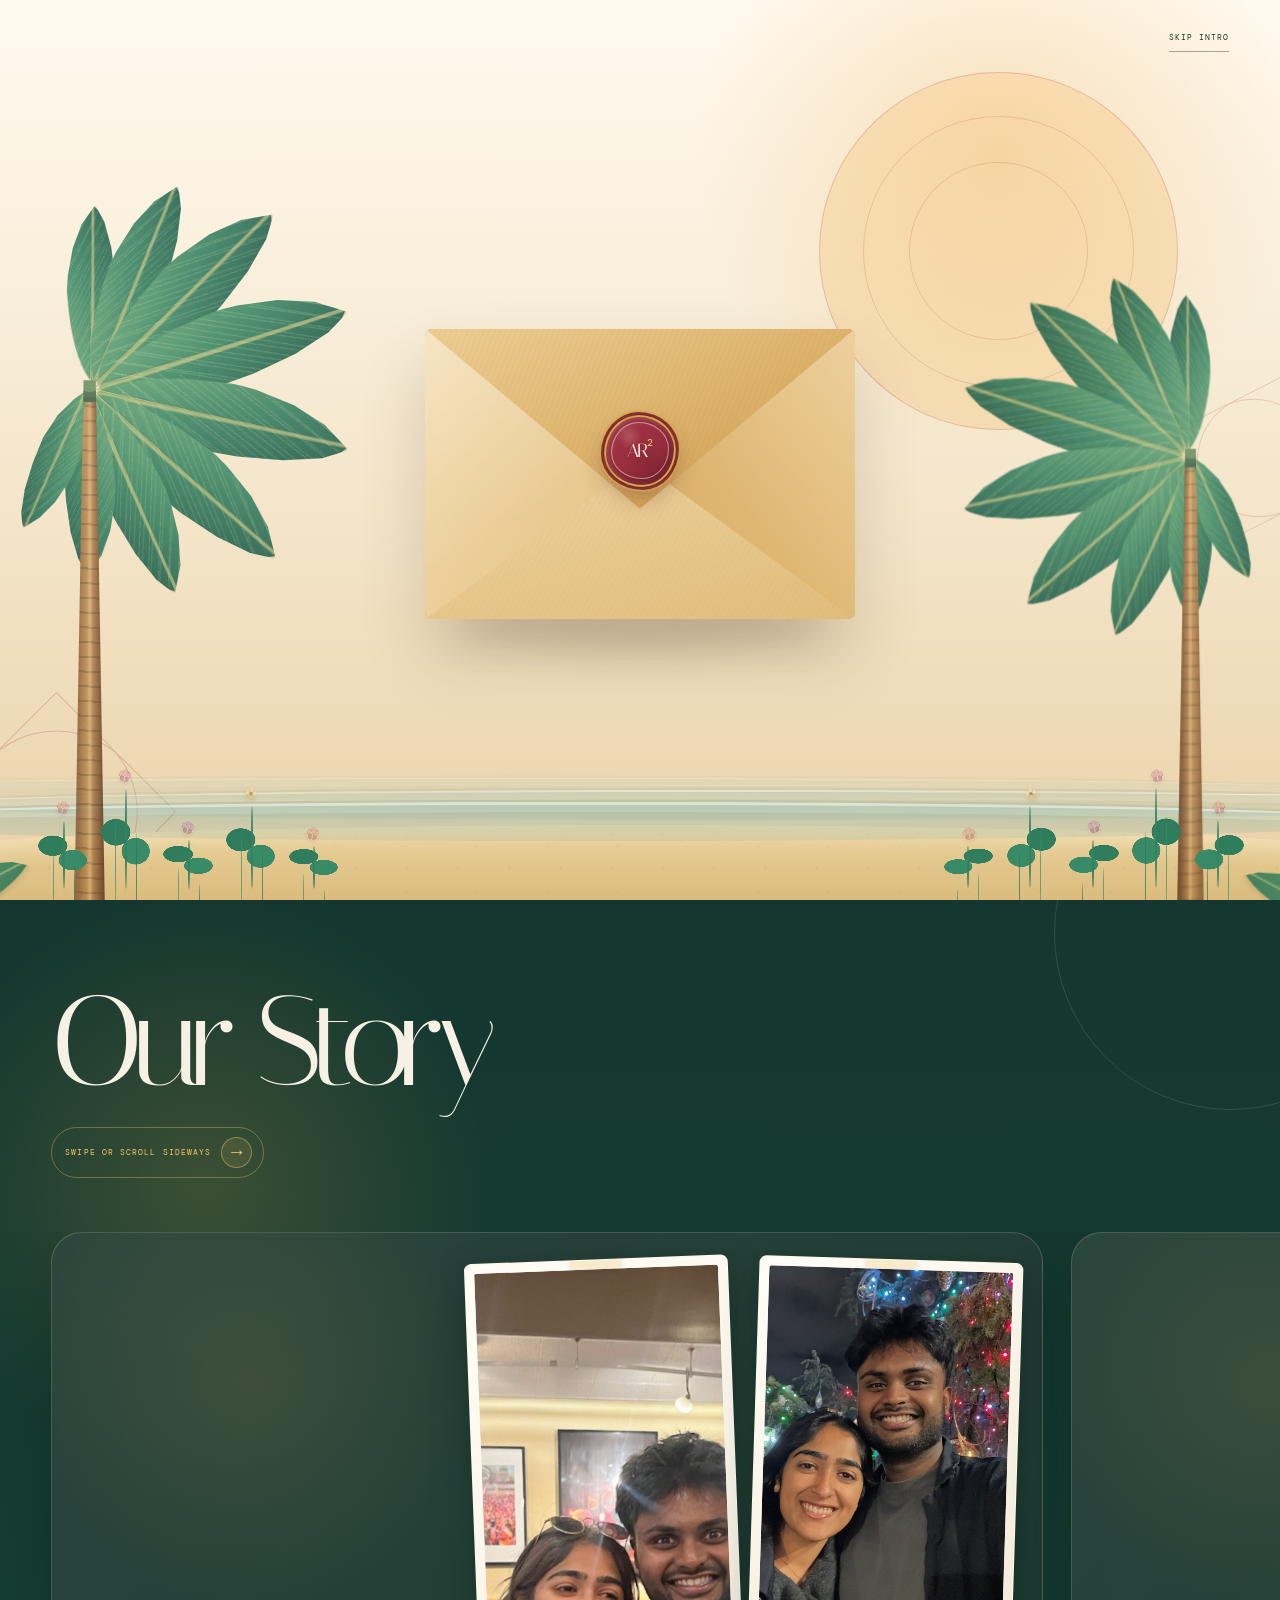
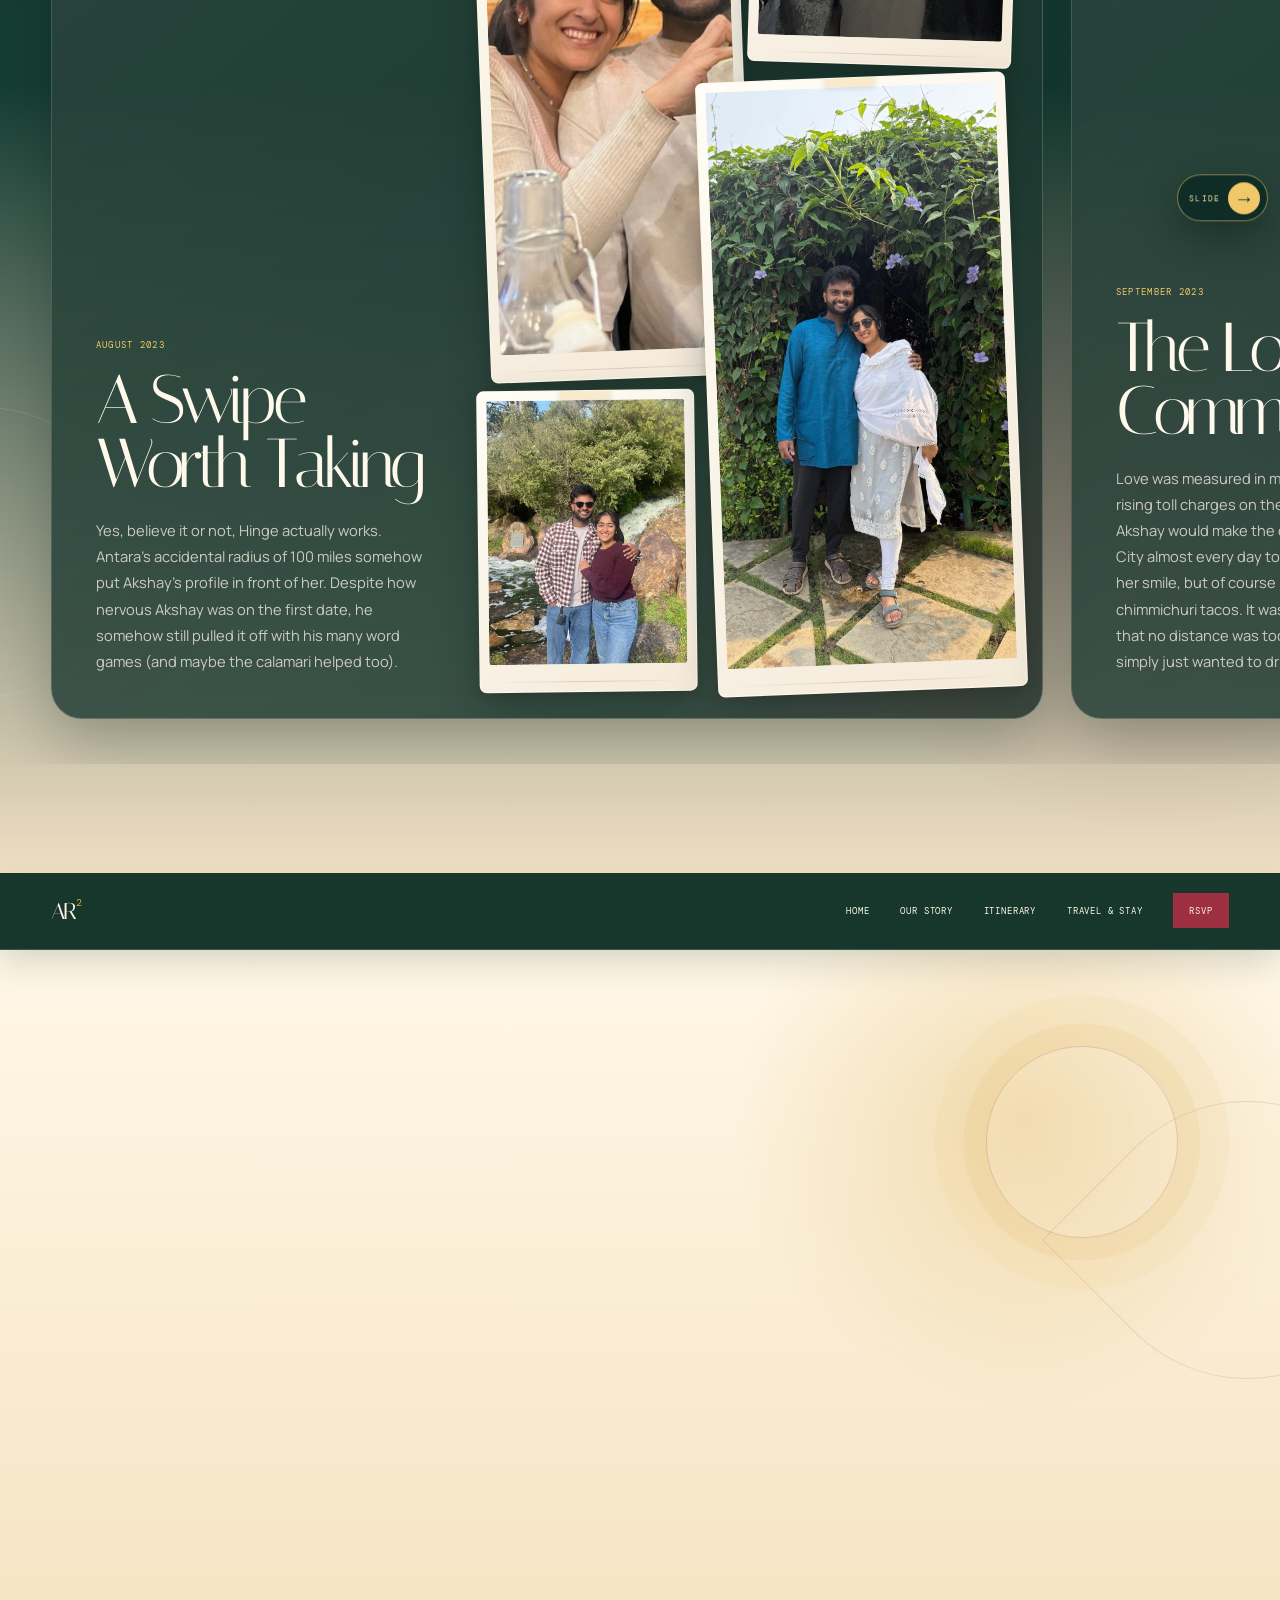
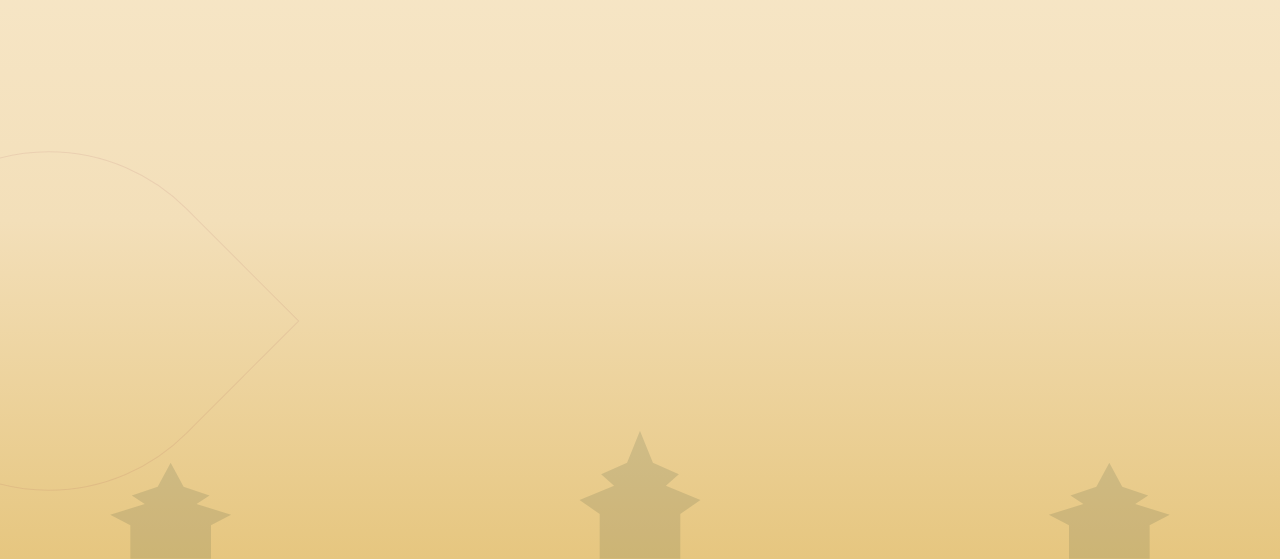
==== commit 90d01046: "text updates with home page" ====
--- a/index.html
+++ b/index.html
@@ -24,8 +24,8 @@
       href="https://fonts.googleapis.com/css2?family=DM+Mono:wght@300;400&family=Italiana&family=Libre+Baskerville:wght@400;700&family=Manrope:wght@400;500;600&display=swap"
       rel="stylesheet"
     />
-    <link rel="stylesheet" href="styles.css?v=42" />
-    <script src="script.js?v=17" defer></script>
+    <link rel="stylesheet" href="styles.css?v=45" />
+    <script src="script.js?v=18" defer></script>
   </head>
   <body class="prelude-pending">
     <div class="prelude" data-prelude aria-label="Open Antara and Akshay's invitation">
@@ -174,7 +174,7 @@
             </span>
           </div>
 
-          <a class="intro-rsvp" href="rsvp/index.html">RSVP <span aria-hidden="true">↗</span></a>
+          <a class="intro-rsvp" href="rsvp/index.html">RSVP</a>
         </div>
 
         <a class="intro-scroll" href="#story">
@@ -190,7 +190,8 @@
             <span class="story-scroll-hint">Swipe or scroll sideways</span>
           </header>
 
-          <div class="story-rail" aria-label="Akshay and Antara's story timeline">
+          <div class="story-rail-wrap">
+            <div class="story-rail" aria-label="Akshay and Antara's story timeline">
             <article class="story-card reveal">
               <div class="story-copy">
                 <span>August 2023</span>
@@ -399,7 +400,16 @@
                 </figure>
               </div>
             </article>
+            </div>
+            <div class="story-edge-hint" data-story-edge-hint aria-hidden="true">
+              <span>Slide</span>
+              <i>→</i>
+            </div>
           </div>
+          <a class="story-details-button reveal" href="#navigation">
+            <span>Wedding details</span>
+            <i aria-hidden="true">↓</i>
+          </a>
         </div>
       </section>
 
@@ -417,6 +427,7 @@
           </button>
           <nav id="main-menu" data-menu aria-label="Wedding pages">
             <a class="active" href="index.html">Home</a>
+            <a href="#story">Our Story</a>
             <a href="itinerary/index.html">Itinerary</a>
             <a href="travel/index.html">Travel &amp; Stay</a>
             <a class="nav-rsvp" href="rsvp/index.html">RSVP</a>
--- a/styles.css
+++ b/styles.css
@@ -2832,17 +2832,18 @@
   width: auto;
   height: auto;
   margin-top: 0.8rem;
-  padding: 0.48rem 1.15rem 0.46rem;
+  padding: 0.28rem 1.05rem 0.34rem;
   border: 1px solid rgba(244, 208, 140, 0.56);
   border-radius: 999px;
   color: #fff6e6;
   background: rgba(143, 52, 72, 0.92);
   align-items: center;
-  gap: 0.85rem;
+  gap: 0;
   place-items: unset;
-  font-family: var(--mono);
-  font-size: 0.54rem;
-  letter-spacing: 0.15em;
+  font-family: var(--display);
+  font-size: clamp(1.65rem, 2.6vw, 2.15rem);
+  line-height: 0.9;
+  letter-spacing: 0.045em;
   text-transform: uppercase;
   box-shadow: 0 0.55rem 1.4rem rgba(22, 20, 15, 0.18);
   backdrop-filter: none;
@@ -2853,10 +2854,6 @@
     transform 260ms ease;
 }
 
-.intro-rsvp span {
-  transition: transform 260ms ease;
-}
-
 .intro-rsvp:hover,
 .intro-rsvp:focus-visible {
   color: #18372e;
@@ -2864,11 +2861,6 @@
   box-shadow: 0 1rem 2.5rem rgba(22, 20, 15, 0.26);
   outline: none;
   transform: translateY(-0.2rem);
-}
-
-.intro-rsvp:hover span,
-.intro-rsvp:focus-visible span {
-  transform: translate(0.18rem, -0.18rem);
 }
 
 .intro-scroll {
@@ -3281,8 +3273,8 @@
 
   .intro-rsvp {
     margin-top: 0.65rem;
-    padding: 0.46rem 0.95rem 0.44rem;
-    font-size: 0.5rem;
+    padding: 0.25rem 0.95rem 0.3rem;
+    font-size: 1.5rem;
   }
 
   .page-nav nav {
@@ -3497,7 +3489,7 @@
 .intro h1 {
   color: #fffdf7;
   font-family: "Libre Baskerville", Georgia, serif;
-  font-size: clamp(2.2rem, 4.5vw, 4.2rem);
+  font-size: clamp(1.25rem, 2.55vw, 2.36rem);
   font-weight: 400;
   letter-spacing: 0.035em;
   line-height: 1.18;
@@ -3572,12 +3564,18 @@
 }
 
 .countdown {
-  margin-top: 0.82rem;
+  margin-top: 0.54rem;
+  gap: clamp(0.18rem, 0.45vw, 0.4rem);
+}
+
+.countdown-unit {
+  min-width: 1.65rem;
+  gap: 0.09rem;
 }
 
 .countdown > i {
   width: 1px;
-  height: clamp(1.7rem, 2.6vw, 2.25rem);
+  height: clamp(0.96rem, 1.46vw, 1.27rem);
   margin-top: 0.05rem;
   padding: 0;
   background: rgba(255, 250, 240, 0.28);
@@ -3586,7 +3584,7 @@
 }
 
 .countdown-unit strong {
-  font-size: clamp(1.3rem, 2.3vw, 1.98rem);
+  font-size: clamp(0.74rem, 1.3vw, 1.12rem);
   color: #fffdf7;
   font-weight: 700;
   text-shadow:
@@ -3596,7 +3594,7 @@
 
 .countdown-unit small {
   color: rgba(244, 208, 140, 0.86);
-  font-size: 0.35rem;
+  font-size: 0.24rem;
   font-weight: 600;
   text-shadow: 0 0.08rem 0.32rem rgba(0, 0, 0, 0.62);
 }
@@ -3652,7 +3650,7 @@
   }
 
   .intro h1 {
-    font-size: clamp(1.68rem, 7.3vw, 2.3rem);
+    font-size: clamp(0.95rem, 4.1vw, 1.3rem);
     letter-spacing: 0.02em;
   }
 
@@ -3675,19 +3673,24 @@
   }
 
   .countdown {
-    margin-top: 0.48rem;
+    margin-top: 0.4rem;
+    gap: 0.1rem;
+  }
+
+  .countdown-unit {
+    min-width: 1.45rem;
   }
 
   .countdown > i {
-    height: 1.55rem;
+    height: 0.9rem;
   }
 
   .countdown-unit strong {
-    font-size: 1.42rem;
+    font-size: 0.8rem;
   }
 
   .countdown-unit small {
-    font-size: 0.38rem;
+    font-size: 0.24rem;
   }
 
   .intro-scroll {
@@ -3851,6 +3854,139 @@
 
   45% {
     box-shadow: 0 0 0 0.45rem rgba(240, 200, 106, 0.08);
+  }
+}
+
+.story-rail-wrap {
+  position: relative;
+}
+
+.story-edge-hint {
+  position: absolute;
+  z-index: 8;
+  top: 50%;
+  right: max(0.75rem, env(safe-area-inset-right));
+  display: inline-flex;
+  padding: 0.42rem 0.42rem 0.42rem 0.72rem;
+  border: 1px solid rgba(240, 200, 106, 0.52);
+  border-radius: 999px;
+  align-items: center;
+  gap: 0.52rem;
+  color: #f7e0a3;
+  background: rgba(12, 43, 36, 0.88);
+  box-shadow: 0 0.9rem 2.4rem rgba(5, 24, 20, 0.42);
+  font-family: var(--mono);
+  font-size: 0.5rem;
+  letter-spacing: 0.14em;
+  pointer-events: none;
+  text-transform: uppercase;
+  transform: translateY(-50%);
+  transition:
+    opacity 420ms ease,
+    visibility 420ms ease;
+  backdrop-filter: blur(8px);
+}
+
+.story-edge-hint i {
+  display: grid;
+  width: 2rem;
+  height: 2rem;
+  border-radius: 50%;
+  place-items: center;
+  color: #173c33;
+  background: #f0c86a;
+  box-shadow: 0 0 0 0 rgba(240, 200, 106, 0.34);
+  font-family: var(--display);
+  font-size: 1.25rem;
+  font-style: normal;
+  letter-spacing: 0;
+  line-height: 1;
+  animation:
+    storyEdgeNudge 1.55s ease-in-out infinite,
+    storyEdgePulse 2.5s ease-in-out infinite;
+}
+
+.story-rail-wrap.has-scrolled .story-edge-hint {
+  visibility: hidden;
+  opacity: 0;
+}
+
+@keyframes storyEdgeNudge {
+  0%,
+  100% {
+    transform: translateX(0);
+  }
+
+  50% {
+    transform: translateX(0.24rem);
+  }
+}
+
+@keyframes storyEdgePulse {
+  0%,
+  100% {
+    box-shadow: 0 0 0 0 rgba(240, 200, 106, 0);
+  }
+
+  45% {
+    box-shadow: 0 0 0 0.5rem rgba(240, 200, 106, 0.11);
+  }
+}
+
+.story-details-button {
+  display: flex;
+  width: fit-content;
+  margin: 0 auto;
+  padding: 0.48rem 0.48rem 0.48rem 0.85rem;
+  border: 1px solid rgba(247, 240, 228, 0.38);
+  border-radius: 999px;
+  color: #173c33;
+  background: #f0c86a;
+  box-shadow: 0 0.85rem 2rem rgba(5, 24, 20, 0.24);
+  align-items: center;
+  gap: 0.62rem;
+  font-family: var(--mono);
+  font-size: 0.54rem;
+  letter-spacing: 0.13em;
+  text-transform: uppercase;
+  transition:
+    color 220ms ease,
+    background 220ms ease,
+    transform 220ms ease;
+}
+
+.story-details-button i {
+  display: grid;
+  width: 1.8rem;
+  height: 1.8rem;
+  border-radius: 50%;
+  place-items: center;
+  color: #f7e0a3;
+  background: #173c33;
+  font-family: var(--display);
+  font-size: 1rem;
+  font-style: normal;
+  letter-spacing: 0;
+  line-height: 1;
+  animation: storyDetailsNudge 1.7s ease-in-out infinite;
+}
+
+.story-details-button:hover,
+.story-details-button:focus-visible {
+  color: #fff6e6;
+  background: #9d3040;
+  outline: 0;
+  transform: translateY(-0.18rem);
+}
+
+@keyframes storyDetailsNudge {
+  0%,
+  100% {
+    transform: translateY(-0.08rem);
+  }
+
+  50% {
+    transform: translateY(0.16rem);
   }
 }
 
@@ -4194,6 +4330,36 @@
     font-size: 0.48rem;
   }
 
+  .story-edge-hint {
+    right: max(0.45rem, env(safe-area-inset-right));
+    padding: 0.32rem;
+  }
+
+  .story-edge-hint span {
+    position: absolute;
+    width: 1px;
+    height: 1px;
+    clip-path: inset(50%);
+    overflow: hidden;
+    white-space: nowrap;
+  }
+
+  .story-edge-hint i {
+    width: 2.25rem;
+    height: 2.25rem;
+  }
+
+  .story-details-button {
+    margin-top: 1rem;
+    padding: 0.44rem 0.44rem 0.44rem 0.75rem;
+    font-size: 0.5rem;
+  }
+
+  .story-details-button i {
+    width: 1.7rem;
+    height: 1.7rem;
+  }
+
   .story-rail {
     margin-top: 2rem;
     padding: 0 1rem 1.4rem;
@@ -4275,6 +4441,8 @@
 @media (prefers-reduced-motion: reduce) {
   .story-scroll-hint,
   .story-scroll-hint::after,
+  .story-edge-hint i,
+  .story-details-button i,
   .story-photo {
     animation: none;
   }
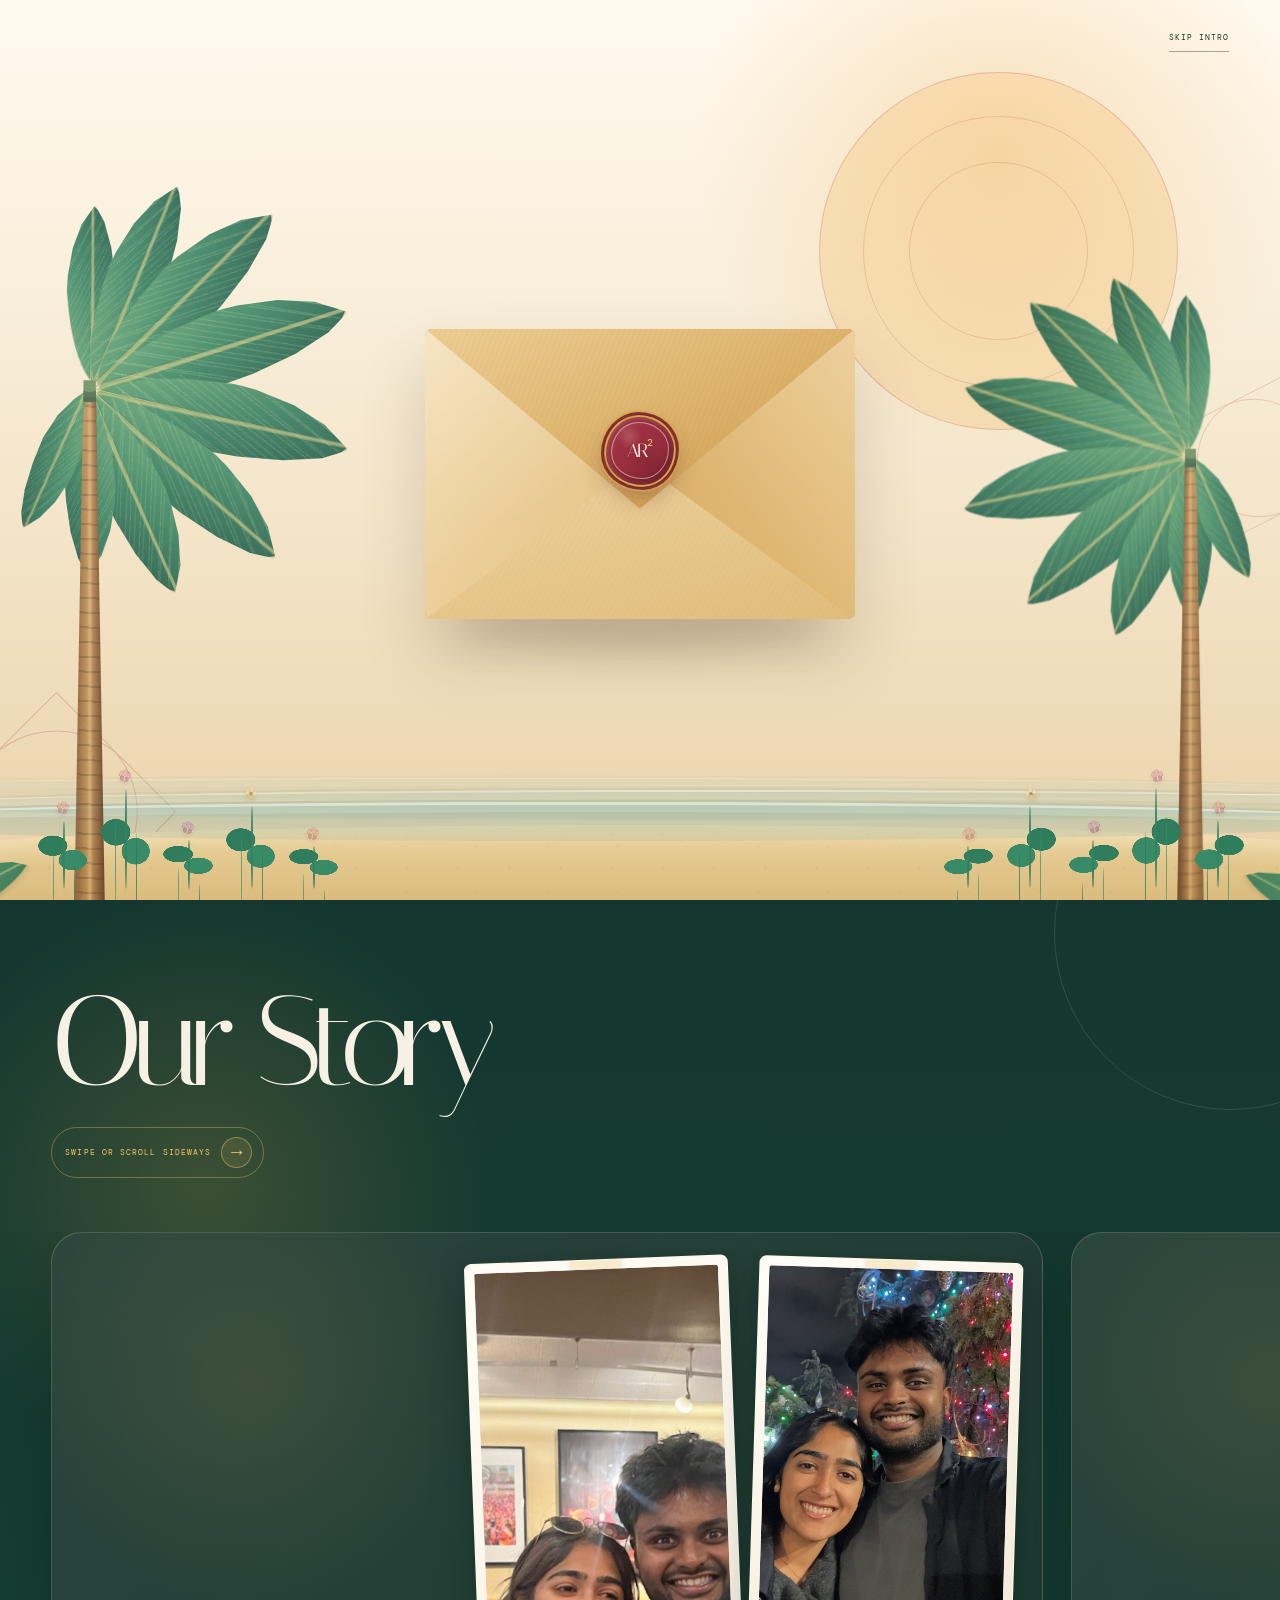
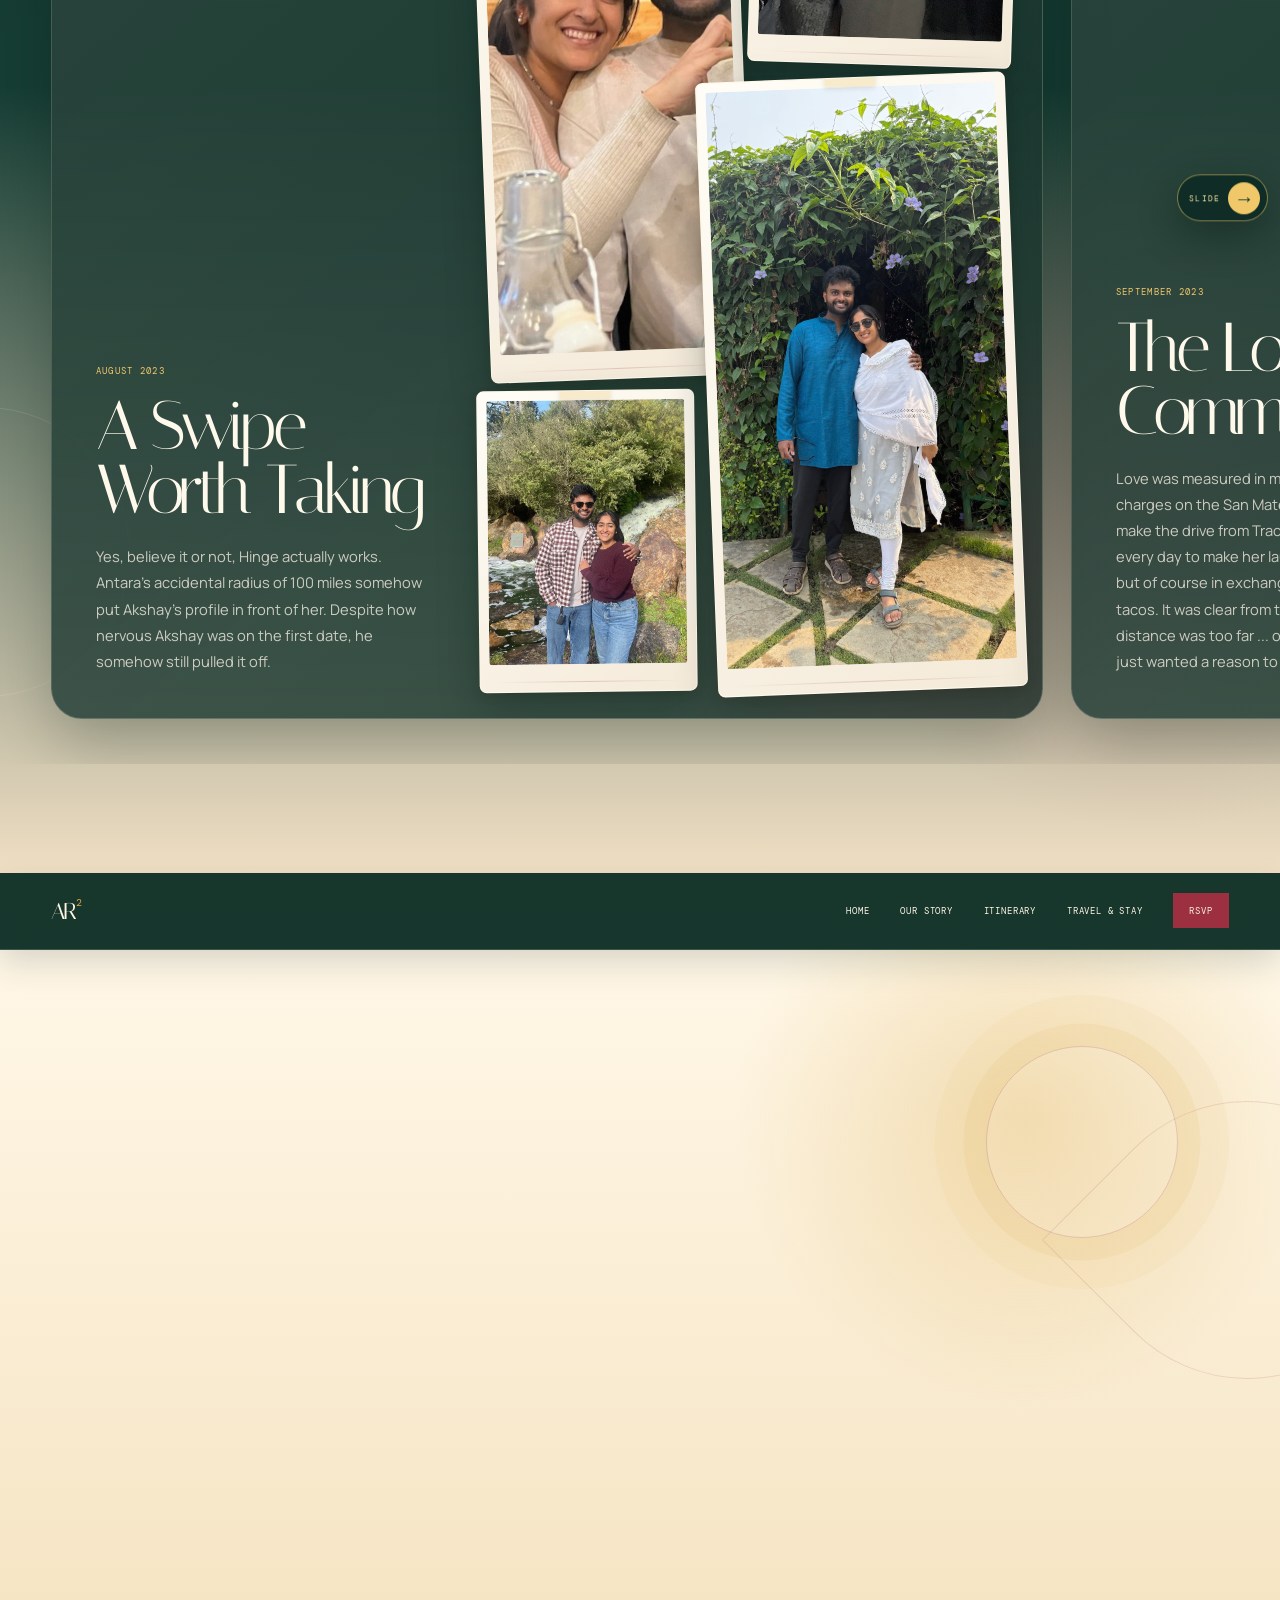
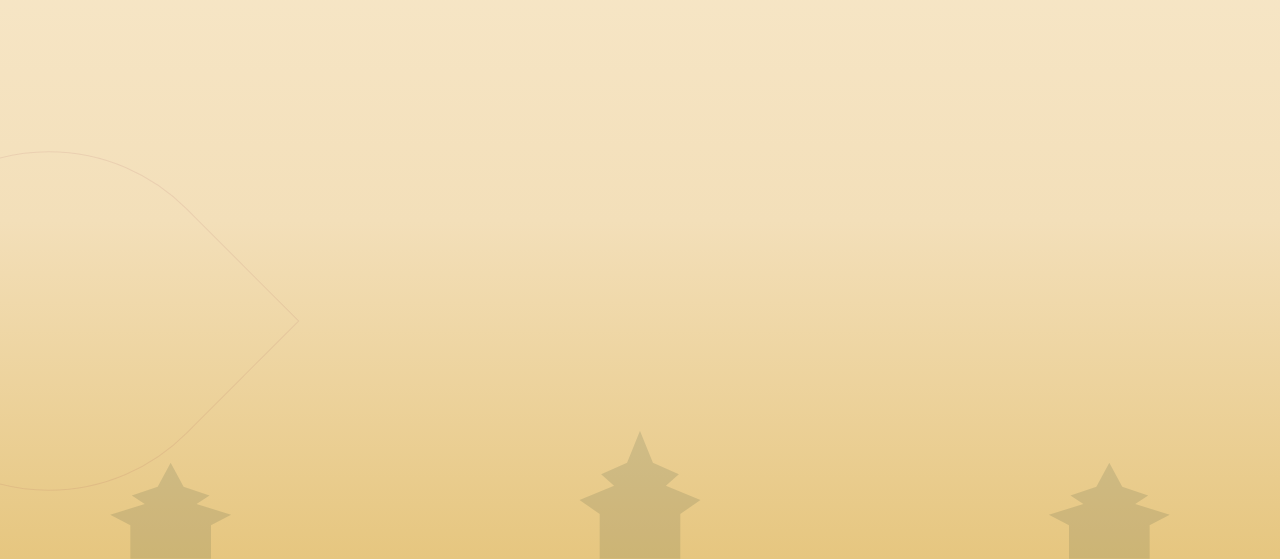
==== commit 61597a25: "text updates on home page" ====
--- a/index.html
+++ b/index.html
@@ -187,7 +187,7 @@
         <div class="story-shell">
           <header class="story-intro reveal">
             <h2 id="story-title">Our Story<br /></h2>
-            <span class="story-scroll-hint">Swipe or scroll sideways</span>
+            <span class="story-scroll-hint">Swipe or Scroll sideways</span>
           </header>
 
           <div class="story-rail-wrap">
@@ -198,7 +198,7 @@
                 <h3>A Swipe Worth Taking</h3>
                 <p>
                   Yes, believe it or not, Hinge actually works. Antara's accidental radius of 100 miles somehow put Akshay's profile
-                  in front of her. Despite how nervous Akshay was on the first date, he somehow still pulled it off with his many word games (and maybe the calamari helped too).
+                  in front of her. Despite how nervous Akshay was on the first date, he somehow still pulled it off.
                 </p>
               </div>
               <div class="story-photos story-photos-collage">
@@ -222,9 +222,9 @@
                 <span>September 2023</span>
                 <h3>The Long Commute</h3>
                 <p>
-                  Love was measured in miles — and the steadily rising toll charges on the San Mateo Bridge.
+                  Love was measured in miles — and the rising toll charges on the San Mateo Bridge.
                   Akshay would make the drive from Tracy to Foster City almost every day to make her laugh and see her smile, but of course in exchange for her
-                  chimmichuri tacos. It was clear from the beginning that no distance was too far ... or perhaps Akshay simply just wanted to drive his Corvette.
+                  chimmichuri tacos. It was clear from the beginning that no distance was too far ... or perhaps Akshay simply just wanted a reason to drive his Corvette.
                 </p>
               </div>
               <div class="story-photos story-photos-collage">
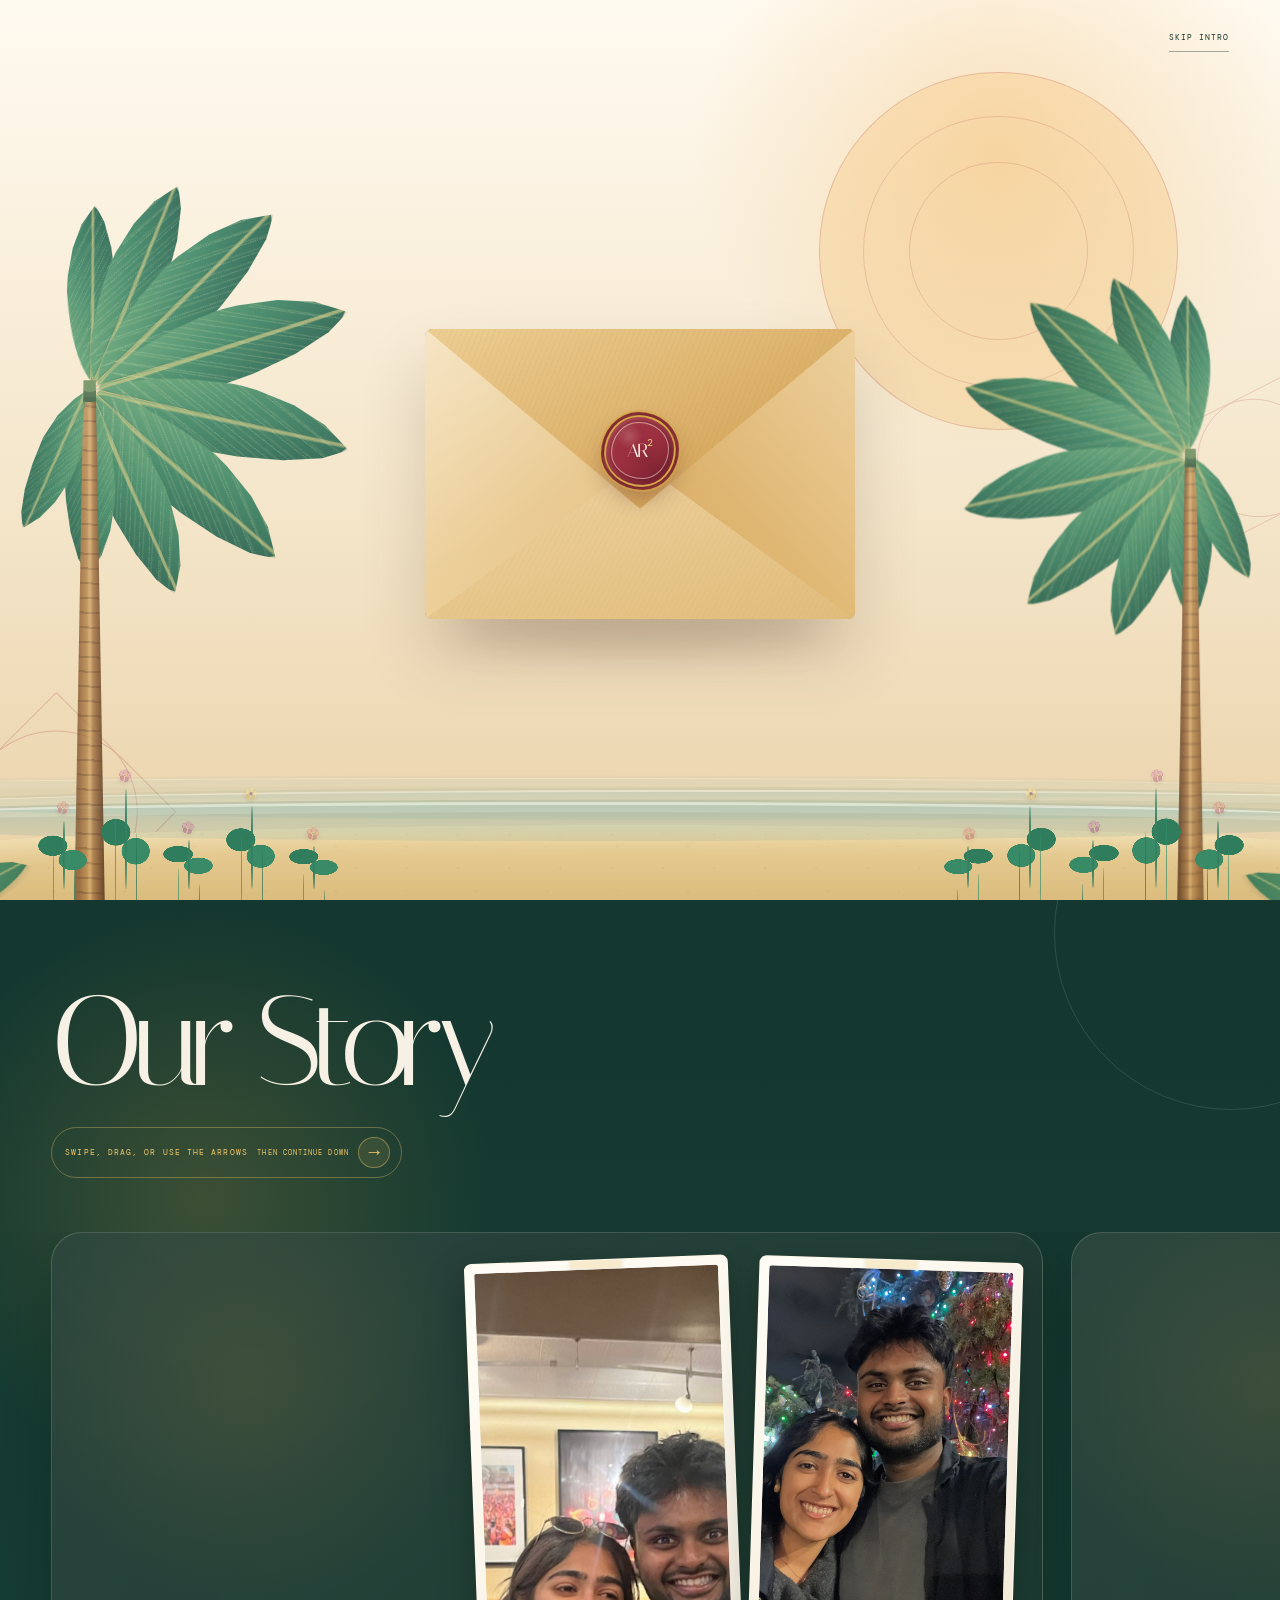
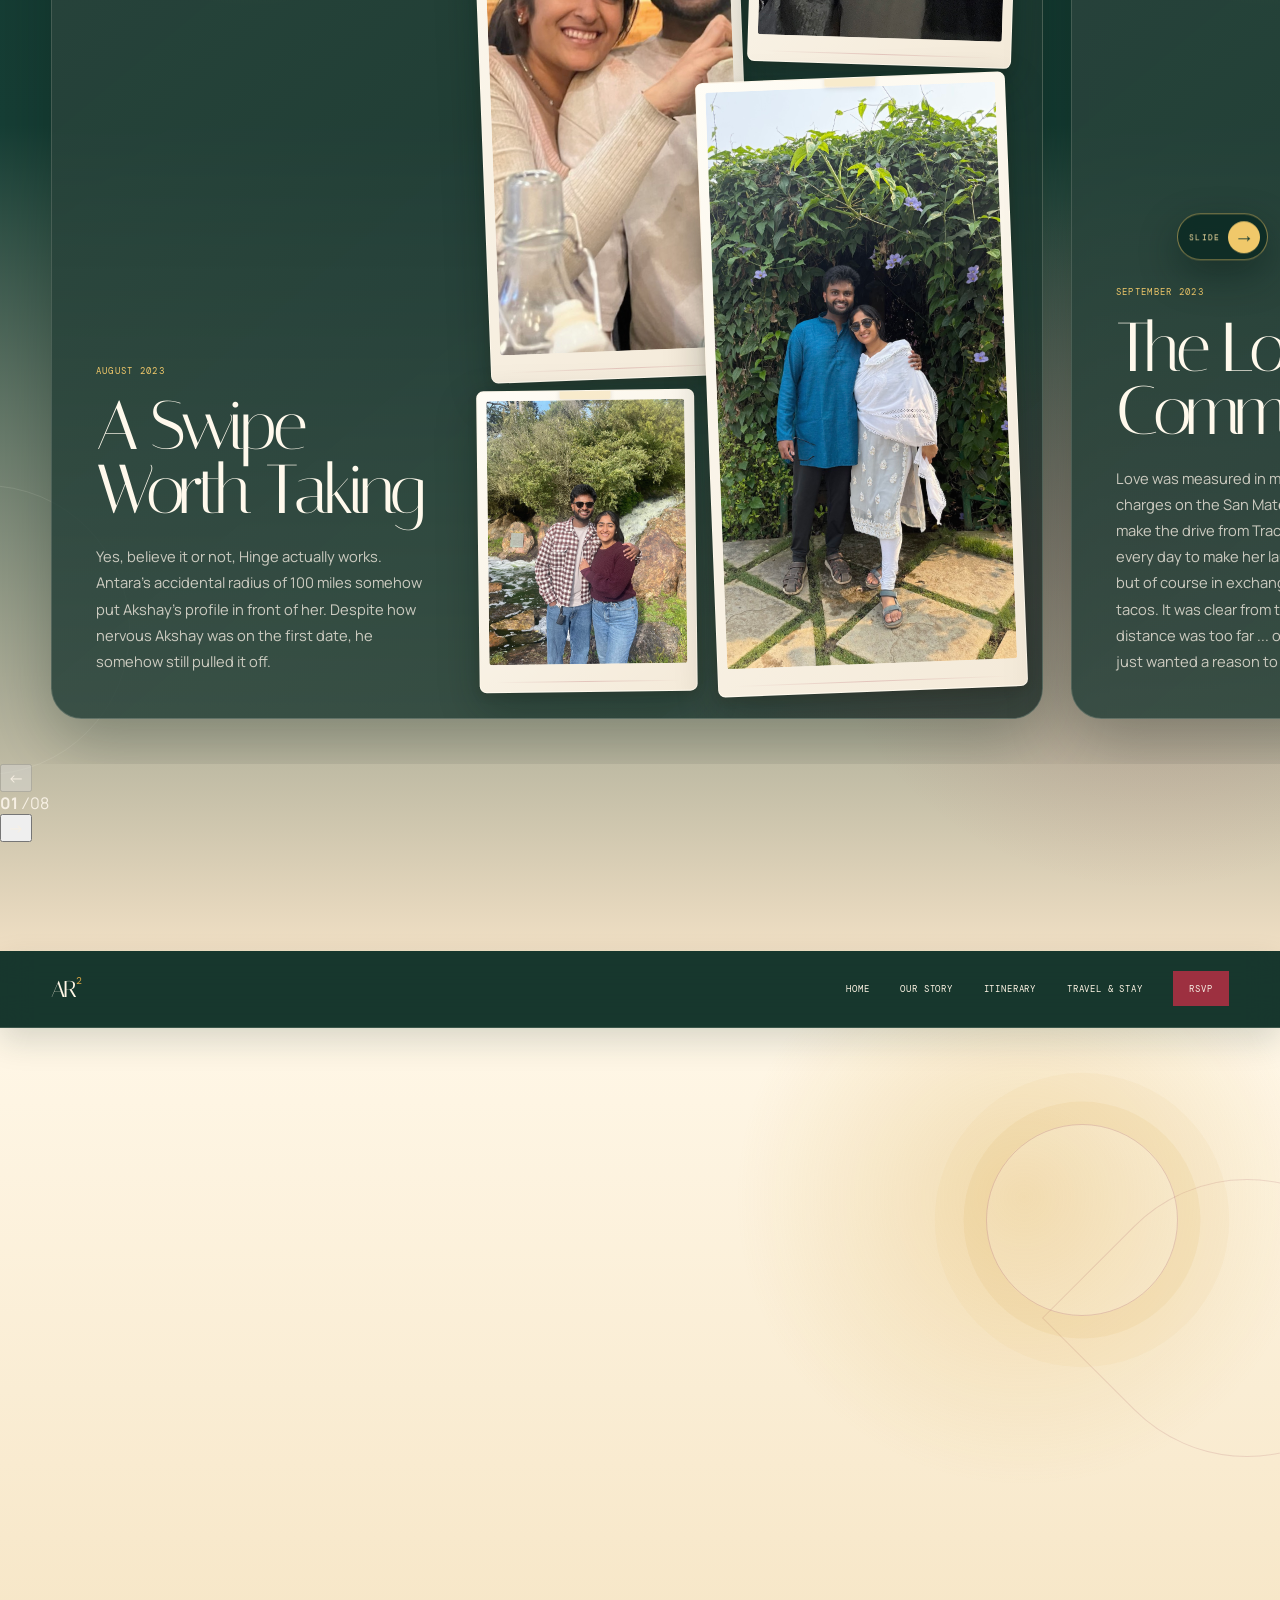
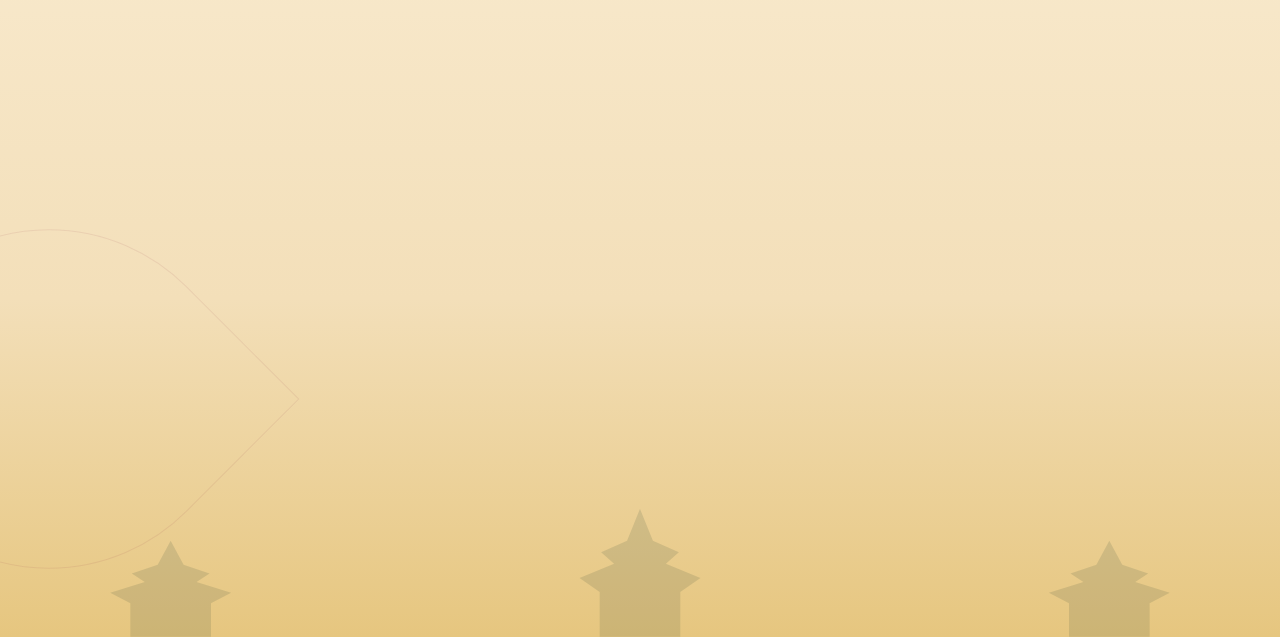
==== commit c074697d: "adding gesture features on home" ====
--- a/index.html
+++ b/index.html
@@ -24,8 +24,8 @@
       href="https://fonts.googleapis.com/css2?family=DM+Mono:wght@300;400&family=Italiana&family=Libre+Baskerville:wght@400;700&family=Manrope:wght@400;500;600&display=swap"
       rel="stylesheet"
     />
-    <link rel="stylesheet" href="styles.css?v=45" />
-    <script src="script.js?v=18" defer></script>
+    <link rel="stylesheet" href="styles.css?v=46" />
+    <script src="script.js?v=19" defer></script>
   </head>
   <body class="prelude-pending">
     <div class="prelude" data-prelude aria-label="Open Antara and Akshay's invitation">
@@ -187,7 +187,10 @@
         <div class="story-shell">
           <header class="story-intro reveal">
             <h2 id="story-title">Our Story<br /></h2>
-            <span class="story-scroll-hint">Swipe or Scroll sideways</span>
+            <span class="story-scroll-hint">
+              Swipe, drag, or use the arrows
+              <small>Then continue down</small>
+            </span>
           </header>
 
           <div class="story-rail-wrap">
@@ -405,8 +408,26 @@
               <span>Slide</span>
               <i>→</i>
             </div>
+            <div class="story-controls" aria-label="Our Story chapter controls">
+              <button type="button" class="story-control-button" data-story-prev aria-label="Previous story chapter" disabled>
+                <span aria-hidden="true">←</span>
+              </button>
+              <div class="story-progress" aria-live="polite">
+                <span class="story-progress-count">
+                  <strong data-story-current>01</strong>
+                  <i>/</i>
+                  <span>08</span>
+                </span>
+                <span class="story-progress-track" aria-hidden="true">
+                  <i data-story-progress></i>
+                </span>
+              </div>
+              <button type="button" class="story-control-button" data-story-next aria-label="Next story chapter">
+                <span aria-hidden="true">→</span>
+              </button>
+            </div>
           </div>
-          <a class="story-details-button reveal" href="#navigation">
+          <a class="story-details-button reveal" href="#navigation" data-story-details>
             <span>Wedding details</span>
             <i aria-hidden="true">↓</i>
           </a>
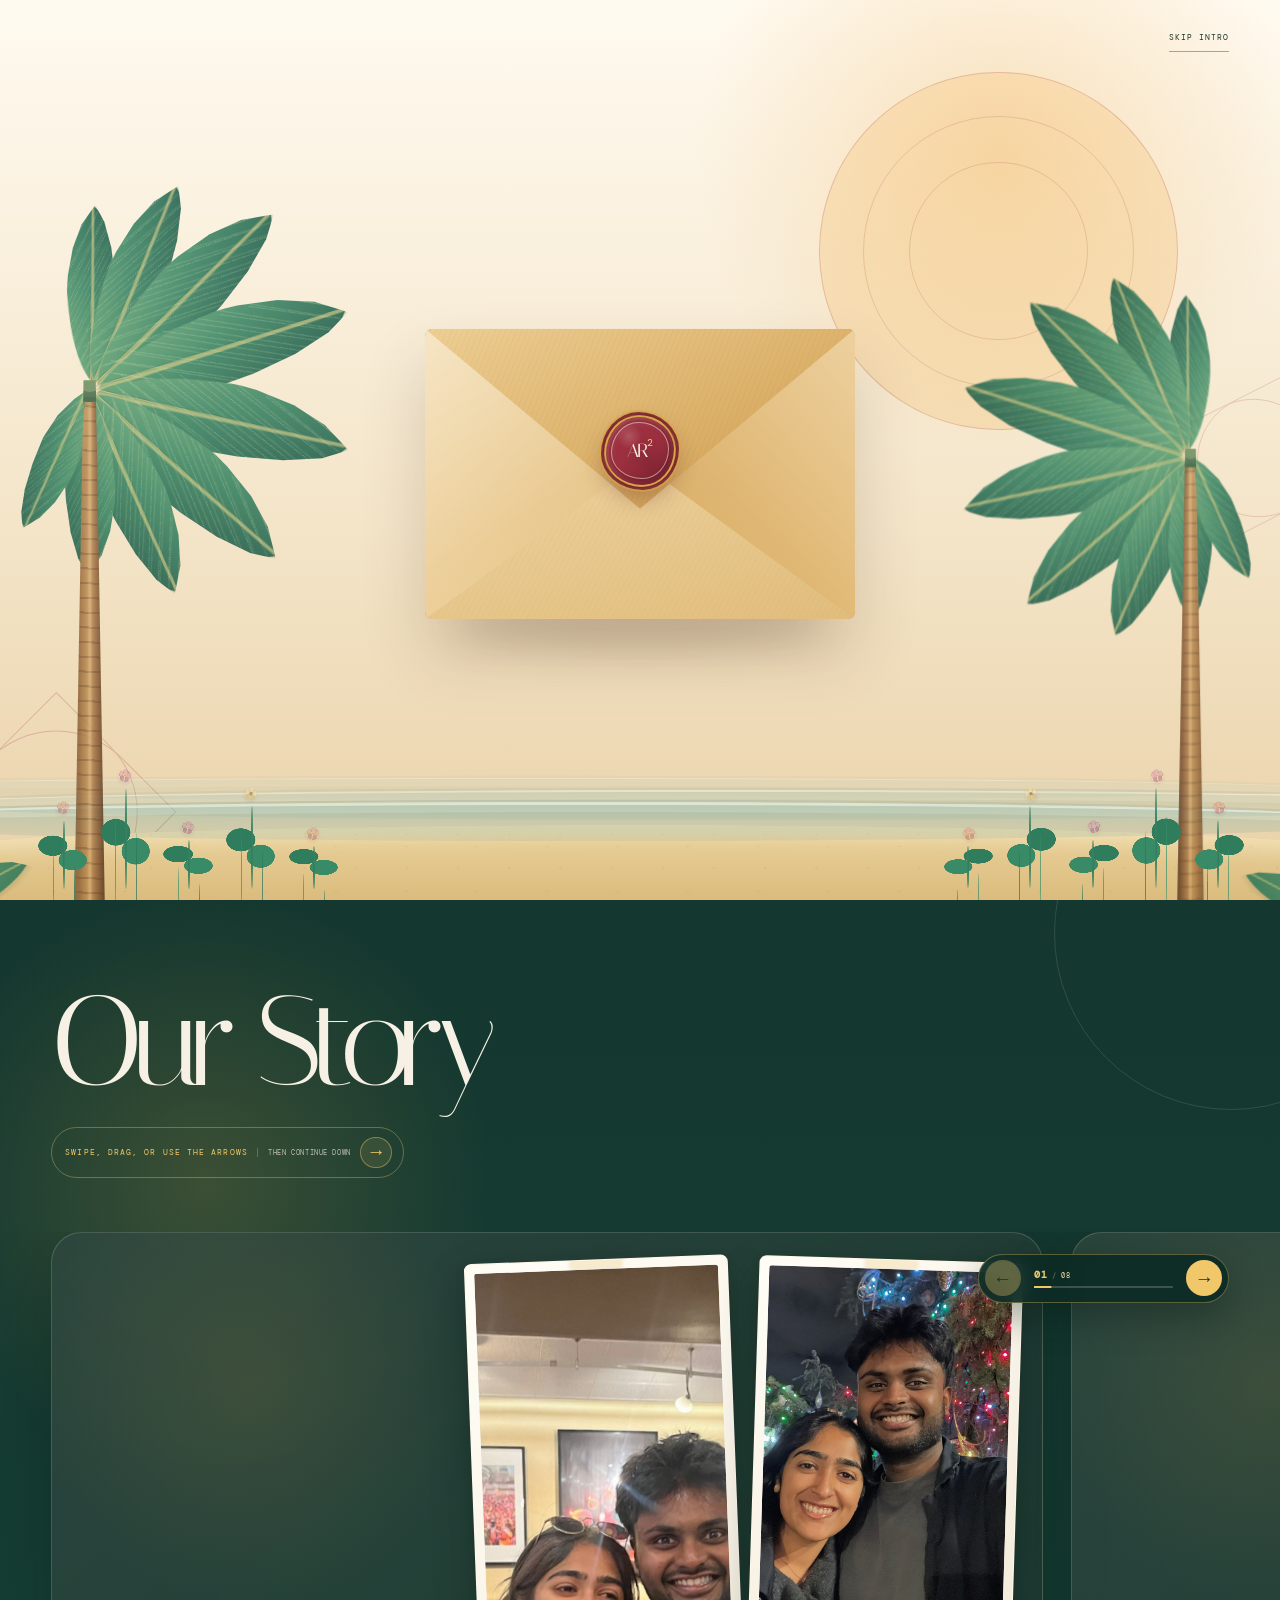
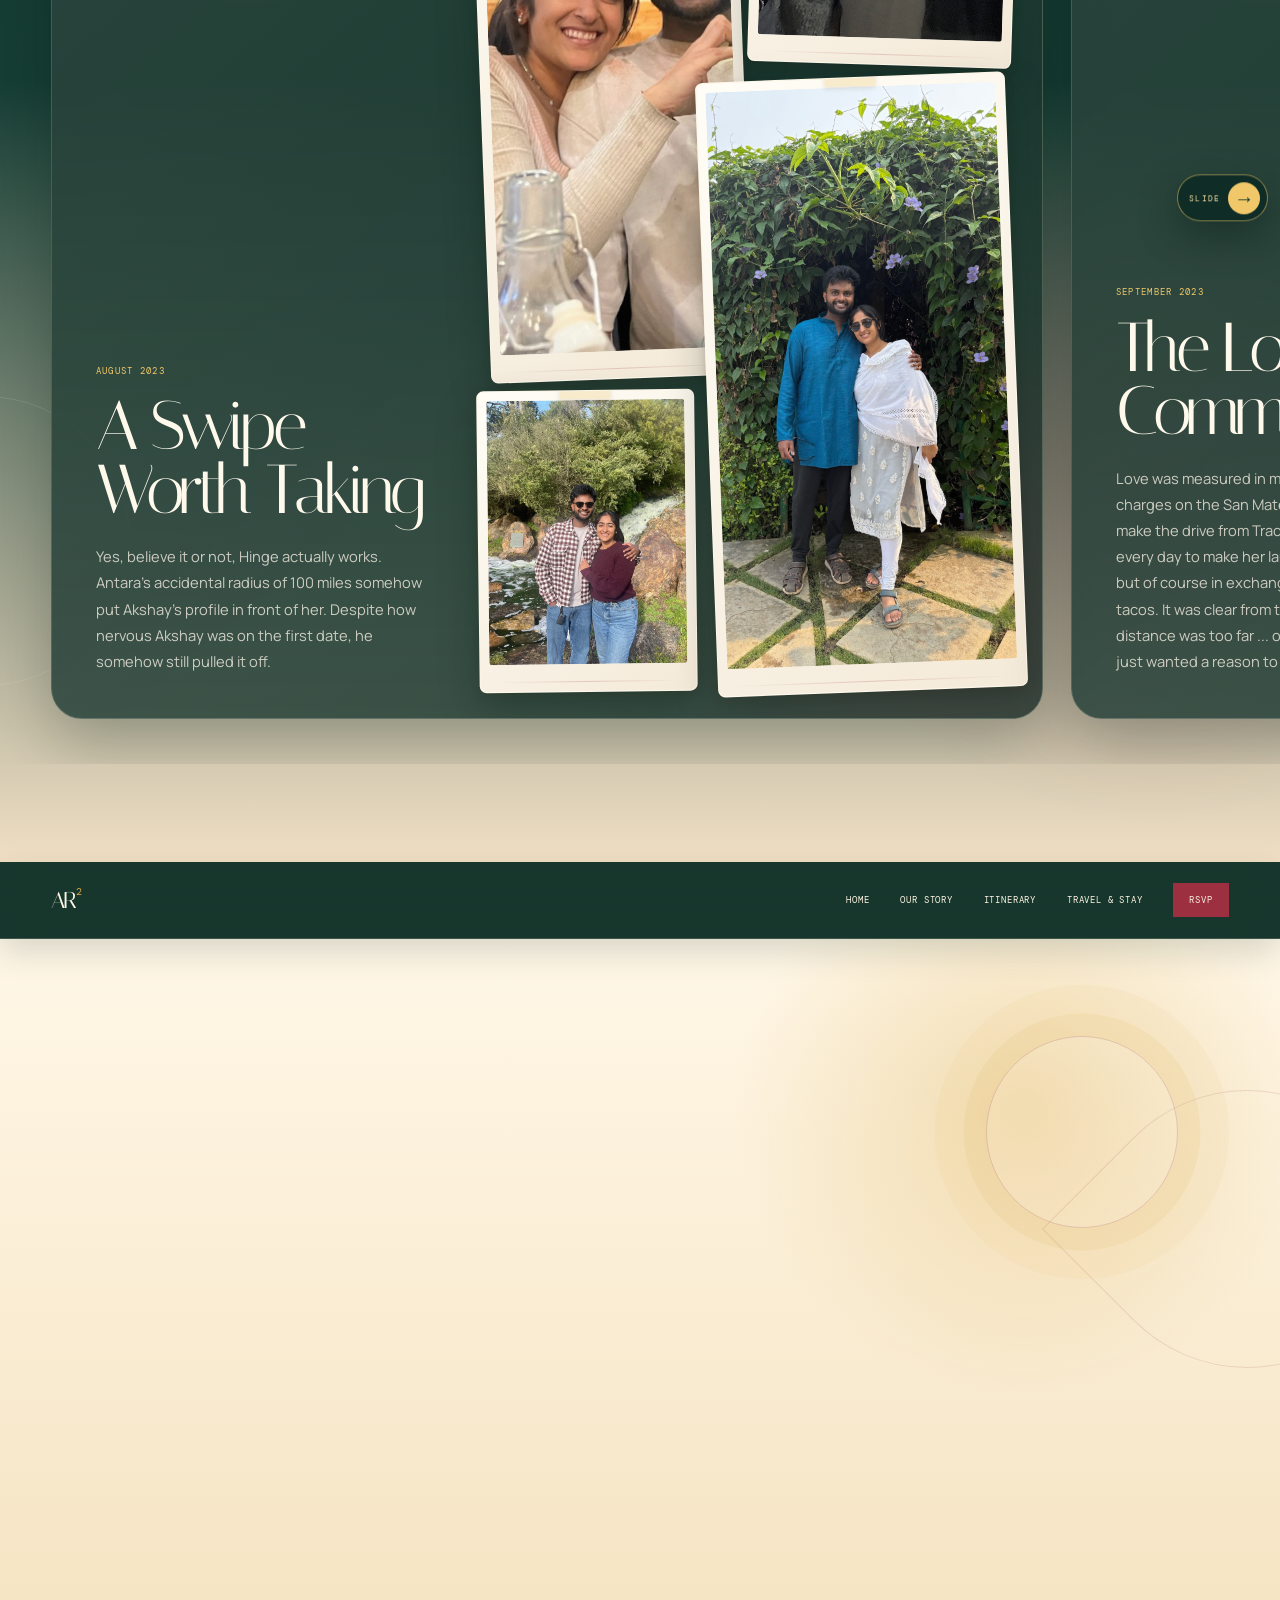
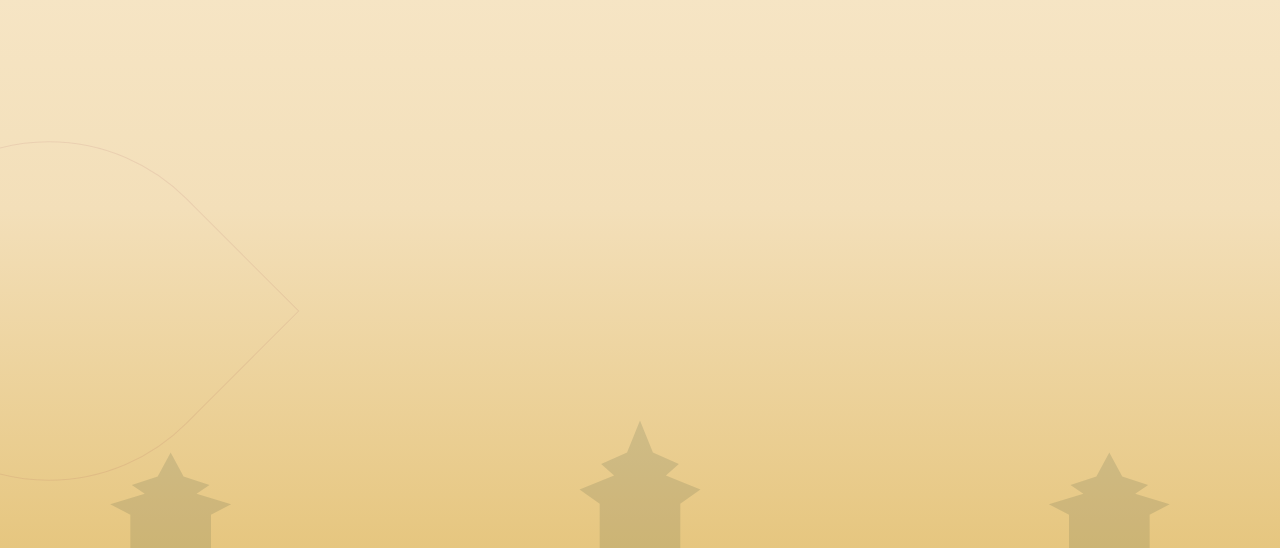
==== commit 47248e75: "removing RSVP from home card" ====
--- a/index.html
+++ b/index.html
@@ -173,8 +173,6 @@
               <small>Seconds</small>
             </span>
           </div>
-
-          <a class="intro-rsvp" href="rsvp/index.html">RSVP</a>
         </div>
 
         <a class="intro-scroll" href="#story">
--- a/styles.css
+++ b/styles.css
@@ -3822,6 +3822,14 @@
     storyHintPulse 2.8s ease-in-out infinite;
 }
 
+.story-scroll-hint small {
+  padding-left: 0.62rem;
+  border-left: 1px solid rgba(240, 200, 106, 0.3);
+  color: rgba(247, 240, 228, 0.72);
+  font-size: 0.88em;
+  letter-spacing: 0.08em;
+}
+
 @keyframes storyHintGlow {
   0%,
   100% {
@@ -3911,6 +3919,101 @@
   opacity: 0;
 }
 
+.story-controls {
+  position: absolute;
+  z-index: 9;
+  top: clamp(1.15rem, 2.4vh, 1.8rem);
+  right: var(--pad);
+  display: flex;
+  padding: 0.34rem;
+  border: 1px solid rgba(240, 200, 106, 0.34);
+  border-radius: 999px;
+  align-items: center;
+  gap: 0.38rem;
+  color: #f7e0a3;
+  background: rgba(12, 43, 36, 0.9);
+  box-shadow: 0 0.8rem 2.2rem rgba(5, 24, 20, 0.36);
+  backdrop-filter: blur(9px);
+  -webkit-backdrop-filter: blur(9px);
+}
+
+.story-control-button {
+  display: grid;
+  width: 2.25rem;
+  height: 2.25rem;
+  padding: 0;
+  border: 1px solid rgba(240, 200, 106, 0.42);
+  border-radius: 50%;
+  color: #173c33;
+  background: #f0c86a;
+  place-items: center;
+  font-family: var(--display);
+  font-size: 1.2rem;
+  line-height: 1;
+  cursor: pointer;
+  transition:
+    opacity 180ms ease,
+    color 180ms ease,
+    background 180ms ease,
+    transform 180ms ease;
+}
+
+.story-control-button:hover:not(:disabled),
+.story-control-button:focus-visible:not(:disabled) {
+  color: #fff6e6;
+  background: #9d3040;
+  outline: none;
+  transform: scale(1.06);
+}
+
+.story-control-button:disabled {
+  opacity: 0.32;
+  cursor: default;
+}
+
+.story-progress {
+  display: grid;
+  min-width: clamp(7.5rem, 12vw, 10.5rem);
+  padding: 0 0.45rem;
+  gap: 0.28rem;
+}
+
+.story-progress-count {
+  display: flex;
+  align-items: baseline;
+  gap: 0.28rem;
+  font-family: var(--mono);
+  font-size: 0.45rem;
+  letter-spacing: 0.12em;
+}
+
+.story-progress-count strong {
+  color: #f0c86a;
+  font-size: 0.62rem;
+}
+
+.story-progress-count i {
+  opacity: 0.45;
+  font-style: normal;
+}
+
+.story-progress-track {
+  display: block;
+  height: 2px;
+  background: rgba(247, 240, 228, 0.2);
+  overflow: hidden;
+}
+
+.story-progress-track i {
+  display: block;
+  width: 100%;
+  height: 100%;
+  background: #f0c86a;
+  transform: scaleX(0);
+  transform-origin: left center;
+  transition: transform 180ms ease-out;
+}
+
 @keyframes storyEdgeNudge {
   0%,
   100% {
@@ -3936,7 +4039,7 @@
 .story-details-button {
   display: flex;
   width: fit-content;
-  margin: 0 auto;
+  margin: -0.65rem auto 0;
   padding: 0.48rem 0.48rem 0.48rem 0.85rem;
   border: 1px solid rgba(247, 240, 228, 0.38);
   border-radius: 999px;
@@ -3955,6 +4058,10 @@
     transform 220ms ease;
 }
 
+.story-rail-wrap.at-end + .story-details-button {
+  animation: storyDetailsReady 1.8s ease-in-out infinite;
+}
+
 .story-details-button i {
   display: grid;
   width: 1.8rem;
@@ -3987,6 +4094,17 @@
 
   50% {
     transform: translateY(0.16rem);
+  }
+}
+
+@keyframes storyDetailsReady {
+  0%,
+  100% {
+    box-shadow: 0 0.85rem 2rem rgba(5, 24, 20, 0.24), 0 0 0 0 rgba(240, 200, 106, 0);
+  }
+
+  50% {
+    box-shadow: 0 0.85rem 2rem rgba(5, 24, 20, 0.24), 0 0 0 0.55rem rgba(240, 200, 106, 0.12);
   }
 }
 
@@ -4327,7 +4445,9 @@
   }
 
   .story-scroll-hint {
+    max-width: calc(100vw - 2rem);
     font-size: 0.48rem;
+    line-height: 1.45;
   }
 
   .story-edge-hint {
@@ -4350,7 +4470,7 @@
   }
 
   .story-details-button {
-    margin-top: 1rem;
+    margin-top: 0.15rem;
     padding: 0.44rem 0.44rem 0.44rem 0.75rem;
     font-size: 0.5rem;
   }
@@ -4358,6 +4478,23 @@
   .story-details-button i {
     width: 1.7rem;
     height: 1.7rem;
+  }
+
+  .story-controls {
+    top: 0.72rem;
+    right: 1rem;
+    padding: 0.28rem;
+  }
+
+  .story-control-button {
+    width: 2rem;
+    height: 2rem;
+    font-size: 1.05rem;
+  }
+
+  .story-progress {
+    min-width: 6.6rem;
+    padding: 0 0.35rem;
   }
 
   .story-rail {
@@ -4446,4 +4583,8 @@
   .story-photo {
     animation: none;
   }
-}
+
+  .story-rail-wrap.at-end + .story-details-button {
+    animation: none;
+  }
+}
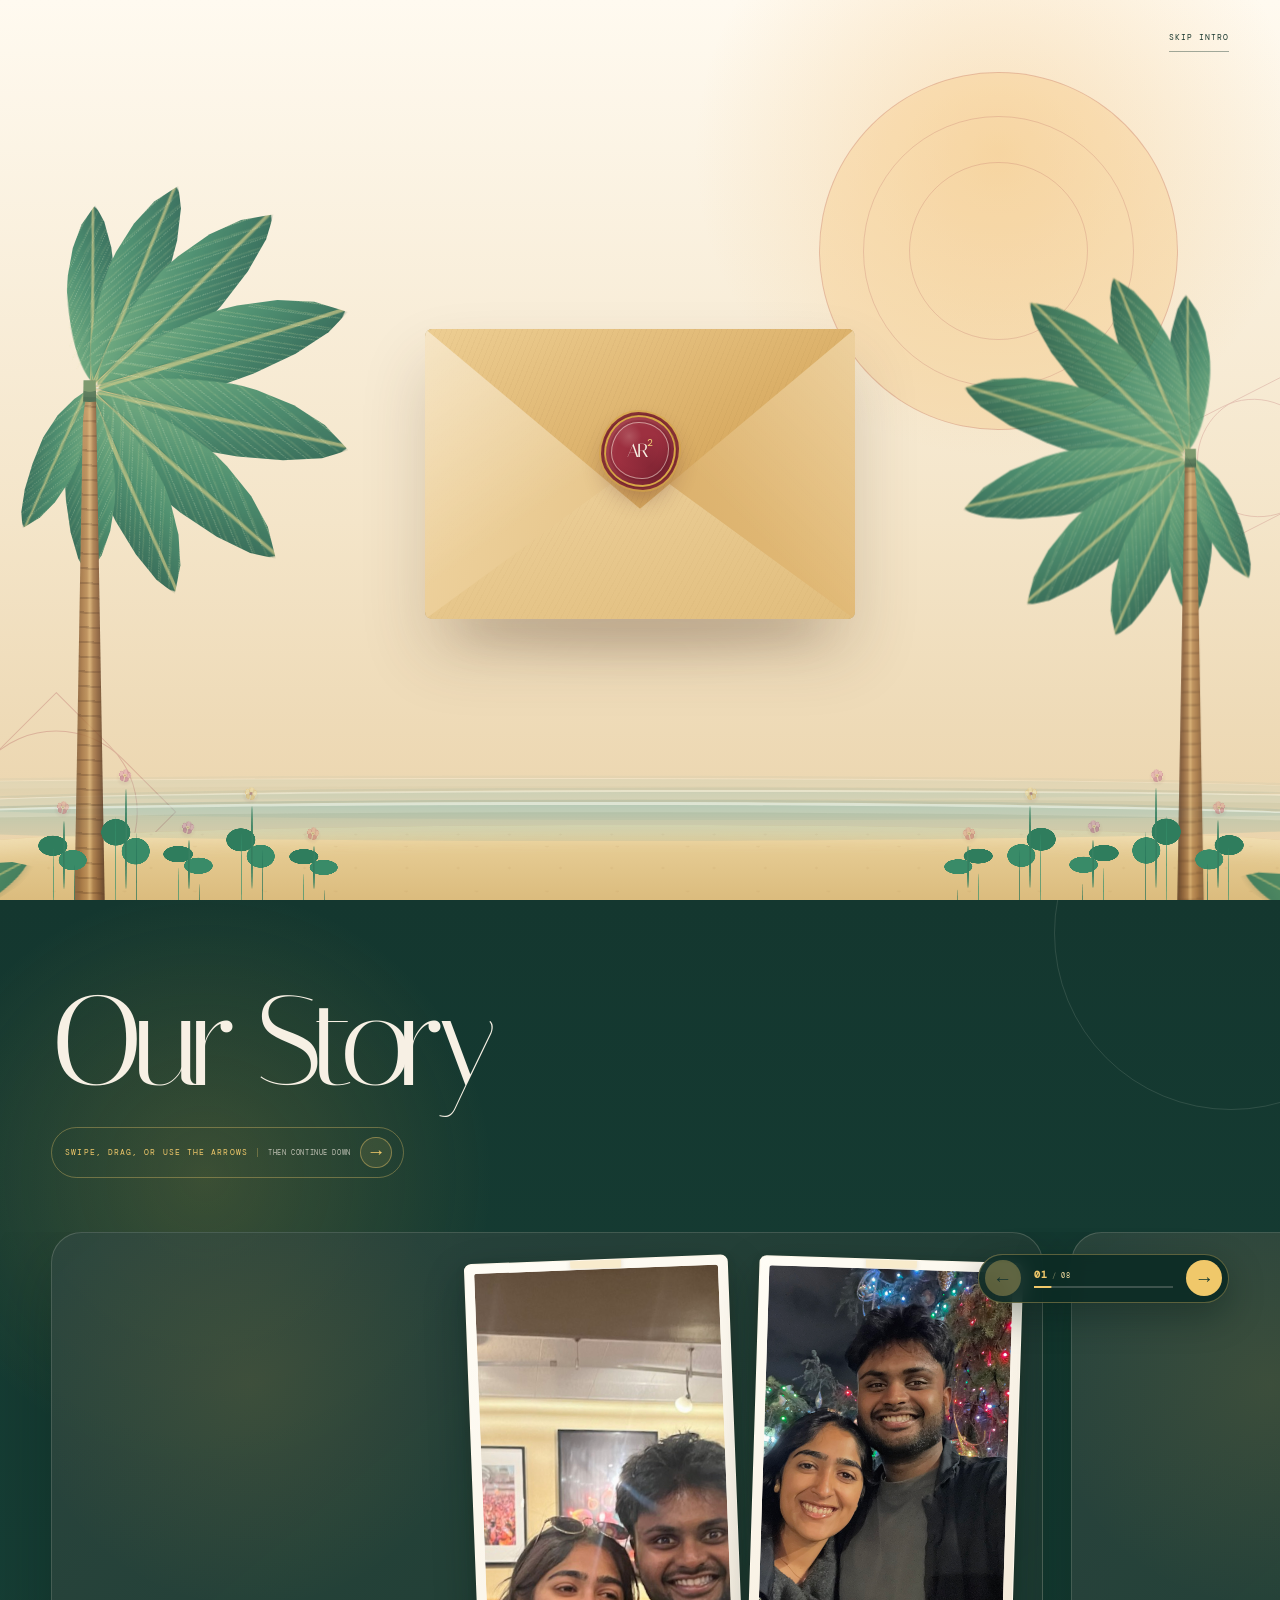
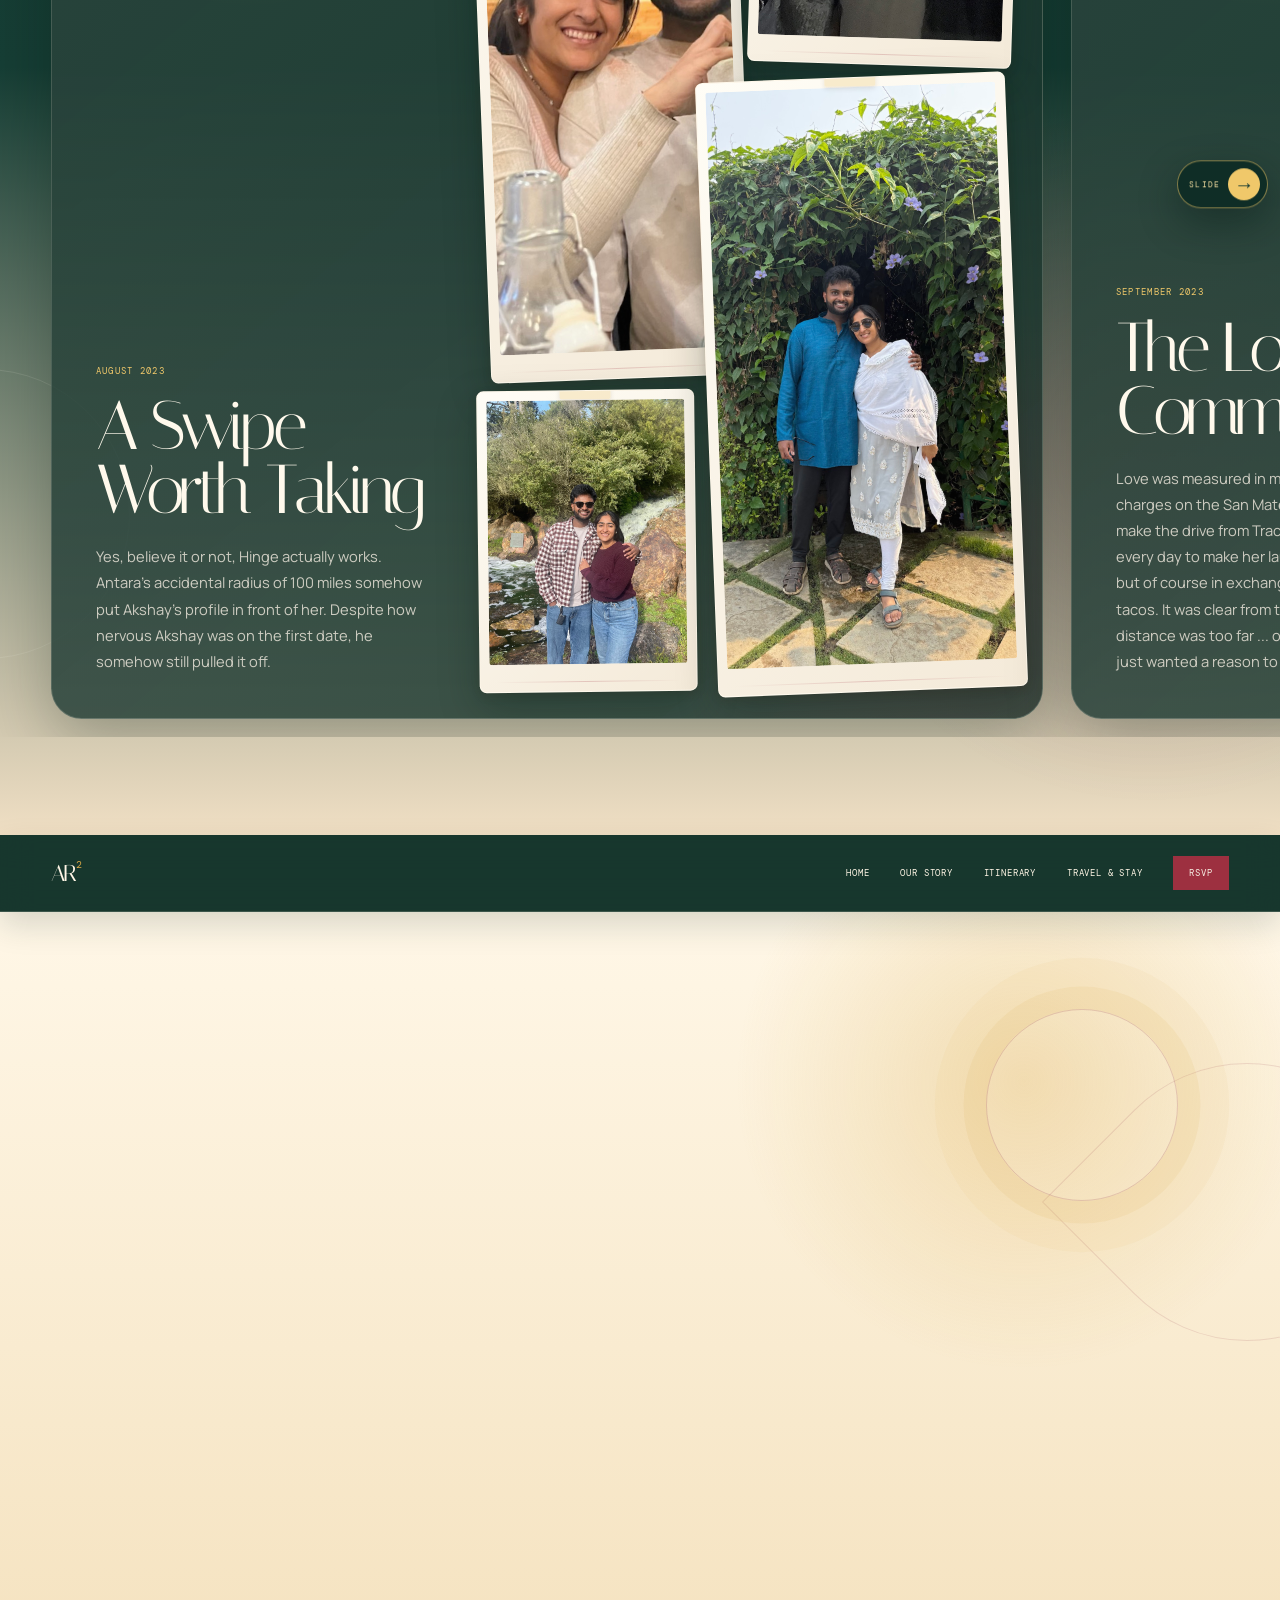
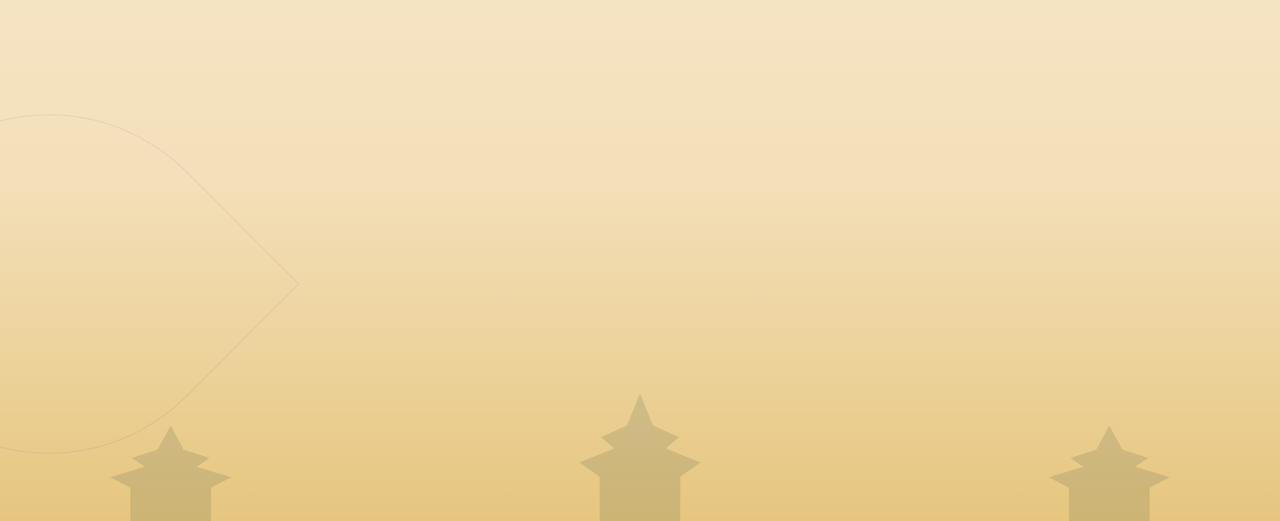
==== commit 97acb1d5: "text changes throughought the site" ====
--- a/index.html
+++ b/index.html
@@ -354,7 +354,7 @@
             <article class="story-card reveal">
               <div class="story-copy">
                 <span>March 2026</span>
-                <h3>New York</h3>
+                <h3>Stranded on the East Coast</h3>
                 <p>
                   Our newest chapter brought us across the country to New York City. 
                     Antara landed her dream job, Chikoo upgraded to a building with dog park amenities, 
--- a/styles.css
+++ b/styles.css
@@ -3971,6 +3971,25 @@
   cursor: default;
 }
 
+.story-control-button.is-continue {
+  color: #fff6e6;
+  background: #9d3040;
+  animation: storyContinuePulse 1.7s ease-in-out infinite;
+}
+
+@keyframes storyContinuePulse {
+  0%,
+  100% {
+    box-shadow: 0 0 0 0 rgba(240, 200, 106, 0);
+    transform: translateY(-0.06rem);
+  }
+
+  50% {
+    box-shadow: 0 0 0 0.42rem rgba(240, 200, 106, 0.13);
+    transform: translateY(0.08rem);
+  }
+}
+
 .story-progress {
   display: grid;
   min-width: clamp(7.5rem, 12vw, 10.5rem);
@@ -4111,7 +4130,7 @@
 .story-rail {
   display: flex;
   margin-top: clamp(2rem, 6vh, 4.5rem);
-  padding: 0 var(--pad) clamp(1.8rem, 5vh, 3.5rem);
+  padding: 0 var(--pad) clamp(0.8rem, 2vh, 1.35rem);
   gap: clamp(1rem, 2.2vw, 2rem);
   overflow-x: auto;
   overscroll-behavior-x: contain;
@@ -4499,7 +4518,7 @@
 
   .story-rail {
     margin-top: 2rem;
-    padding: 0 1rem 1.4rem;
+    padding: 0 1rem 0.7rem;
     gap: 0.85rem;
     scroll-padding-inline: 1rem;
   }
@@ -4579,6 +4598,7 @@
   .story-scroll-hint,
   .story-scroll-hint::after,
   .story-edge-hint i,
+  .story-control-button.is-continue,
   .story-details-button i,
   .story-photo {
     animation: none;
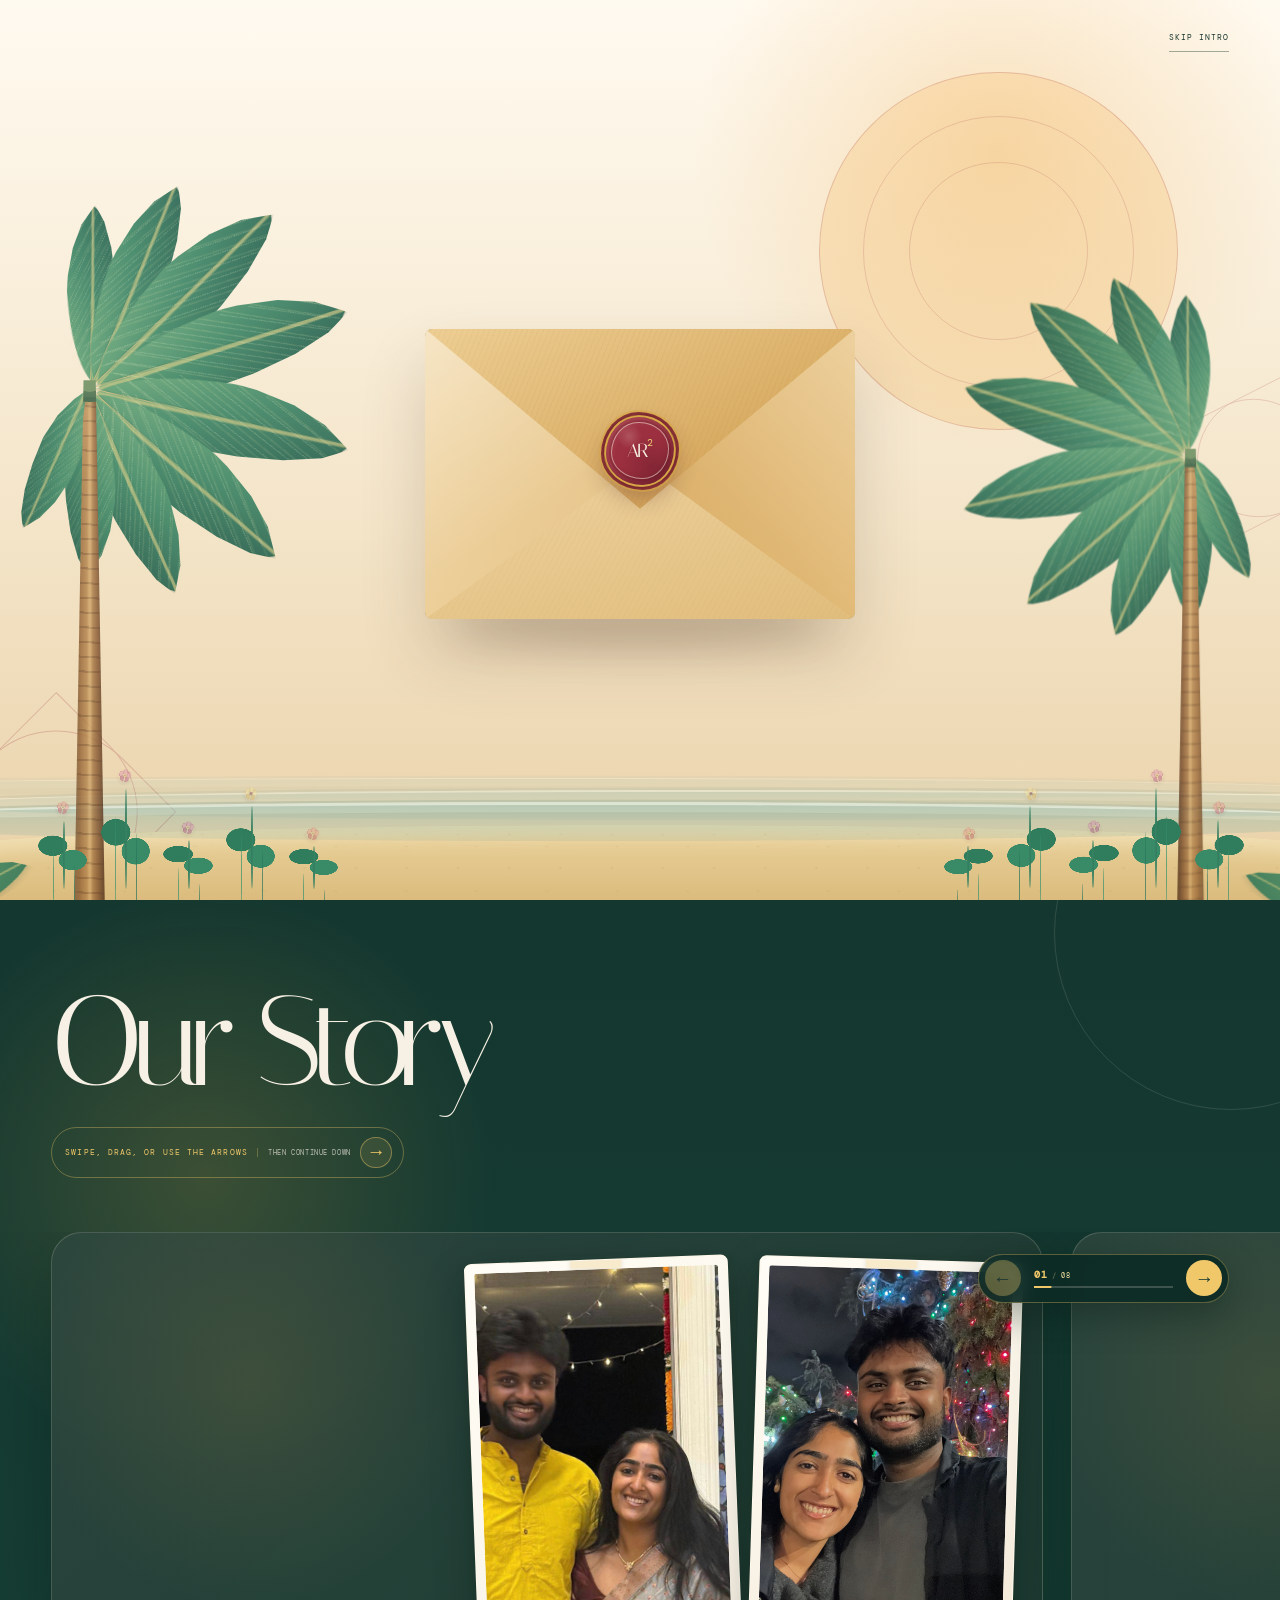
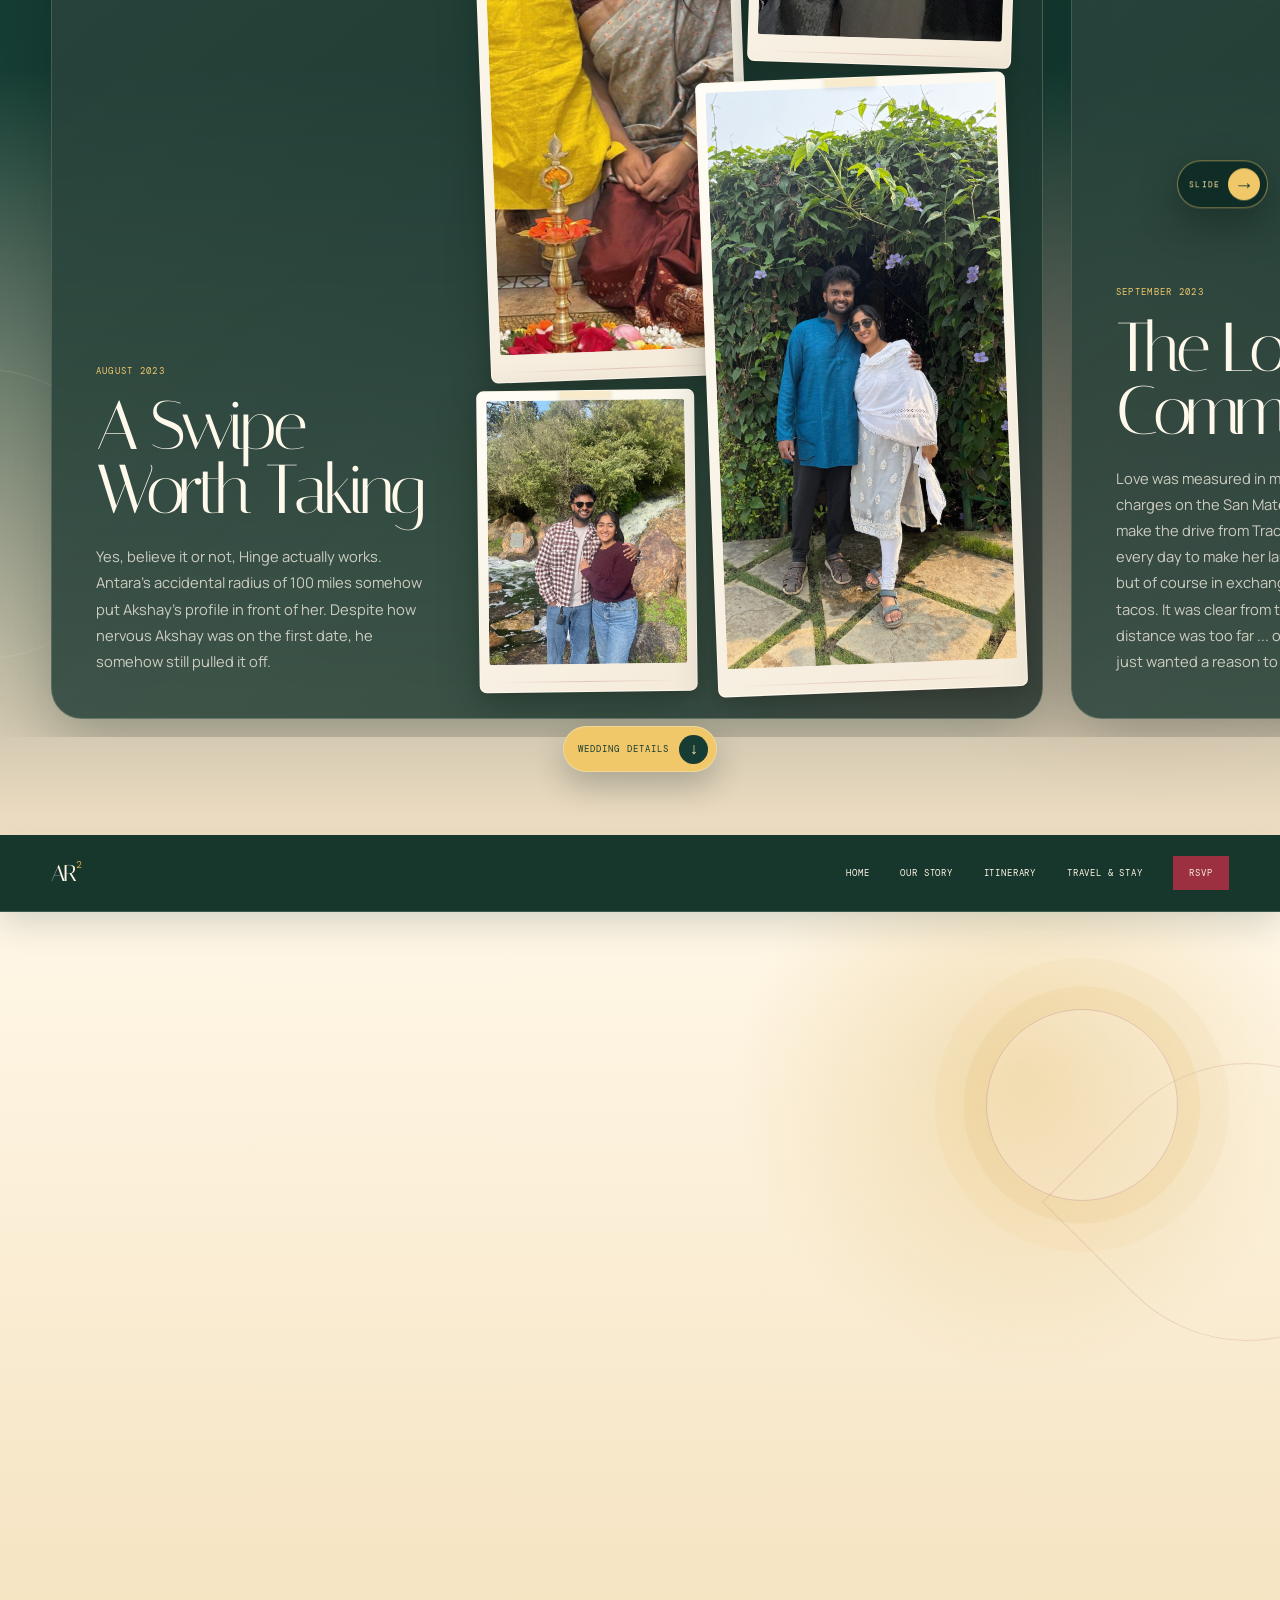
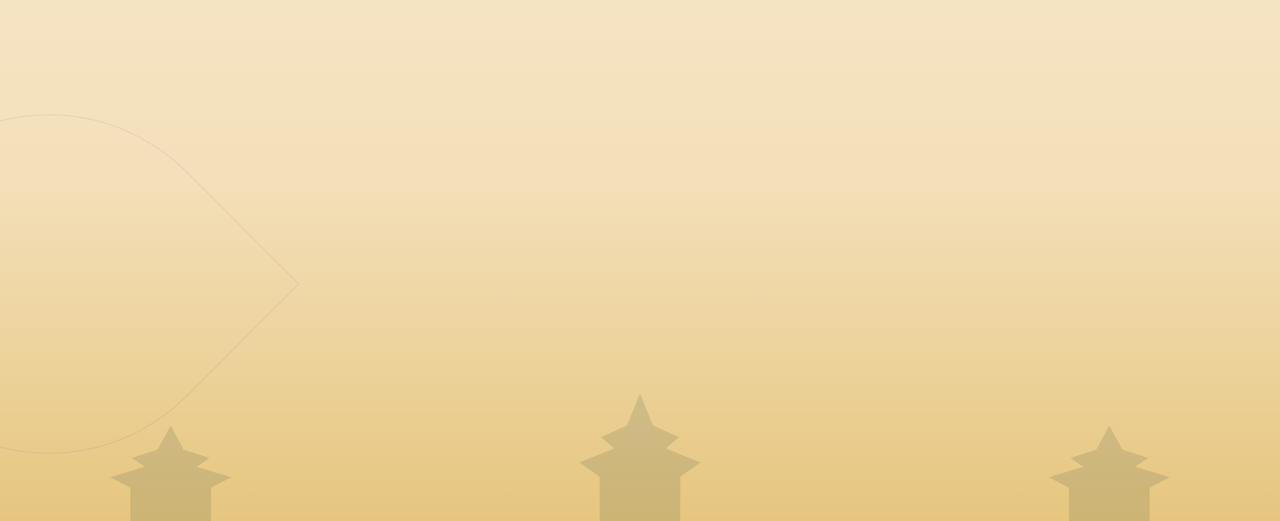
==== commit 120772da: "adding a new photo to home" ====
--- a/index.html
+++ b/index.html
@@ -204,7 +204,7 @@
               </div>
               <div class="story-photos story-photos-collage">
                 <figure class="story-photo">
-                  <img src="assets/story/september-2023-01.jpg" alt="Antara and Akshay smiling at an early dinner date" loading="lazy" />
+                  <img src="assets/story/IMG_6394.jpg" alt="" loading="lazy" />
                 </figure>
                 <figure class="story-photo">
                   <img src="assets/story/IMG_6443-web.jpg" alt="" loading="lazy" />
@@ -239,7 +239,7 @@
                   <img src="assets/story/commute-2023-01.jpg" alt="" loading="lazy" />
                 </figure>
                 <figure class="story-photo">
-                  <img src="assets/story/IMG_5797-web.jpg" alt="Worth the drive" loading="lazy" />
+                  <img src="assets/story/IMG_5797-web.jpg" alt="" loading="lazy" />
                 </figure>
               </div>
             </article>
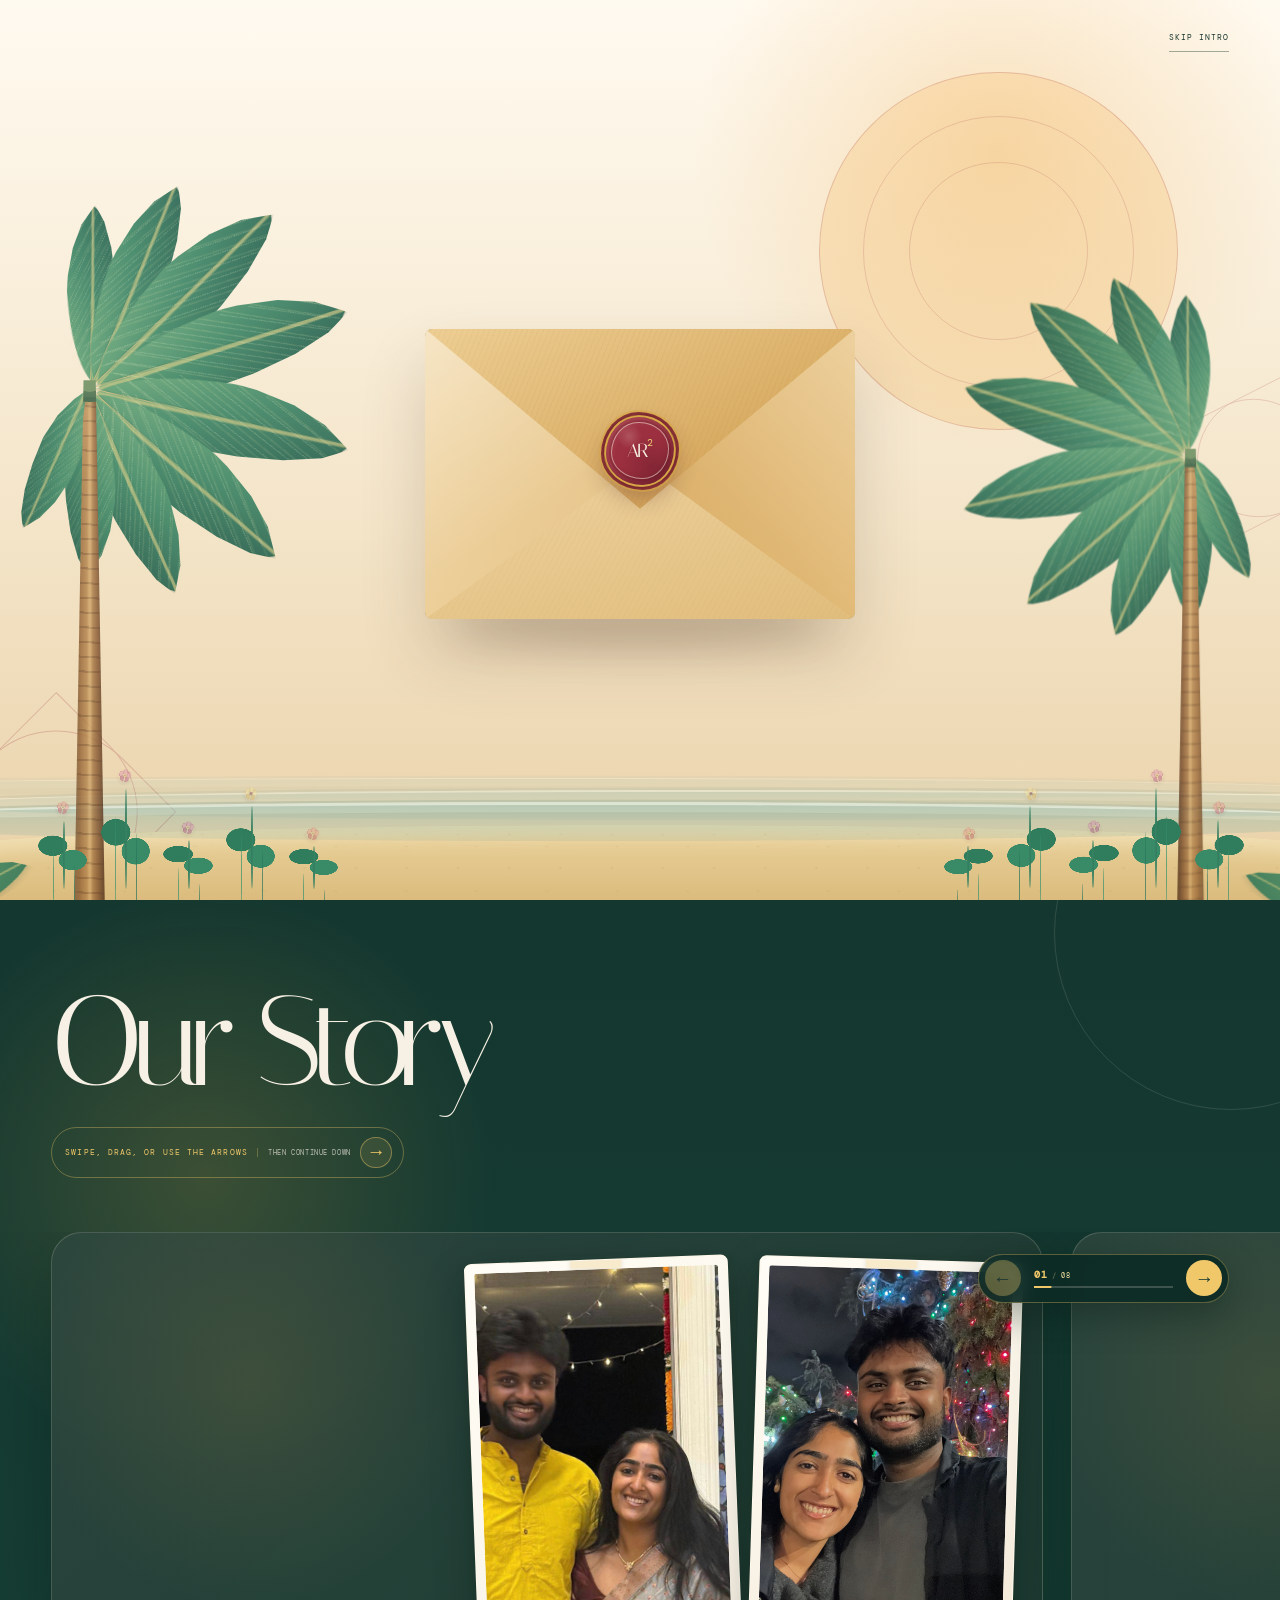
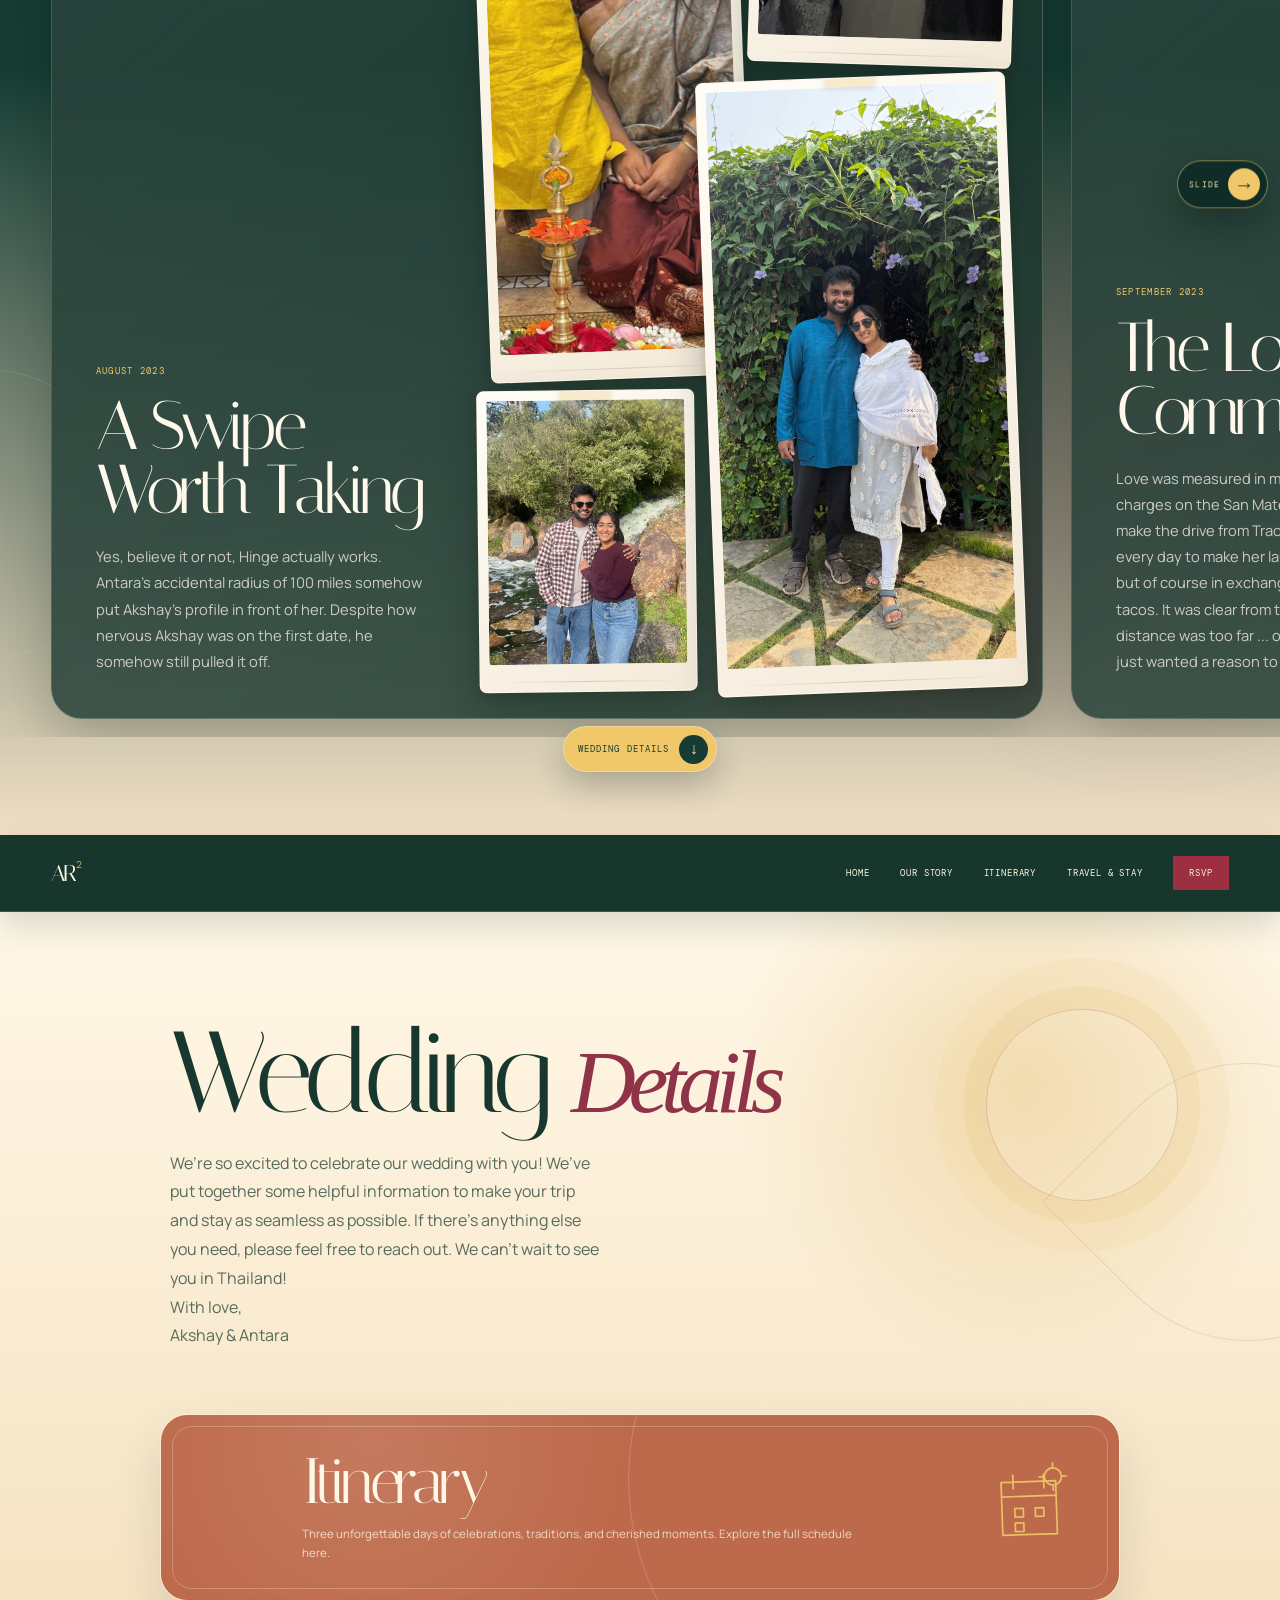
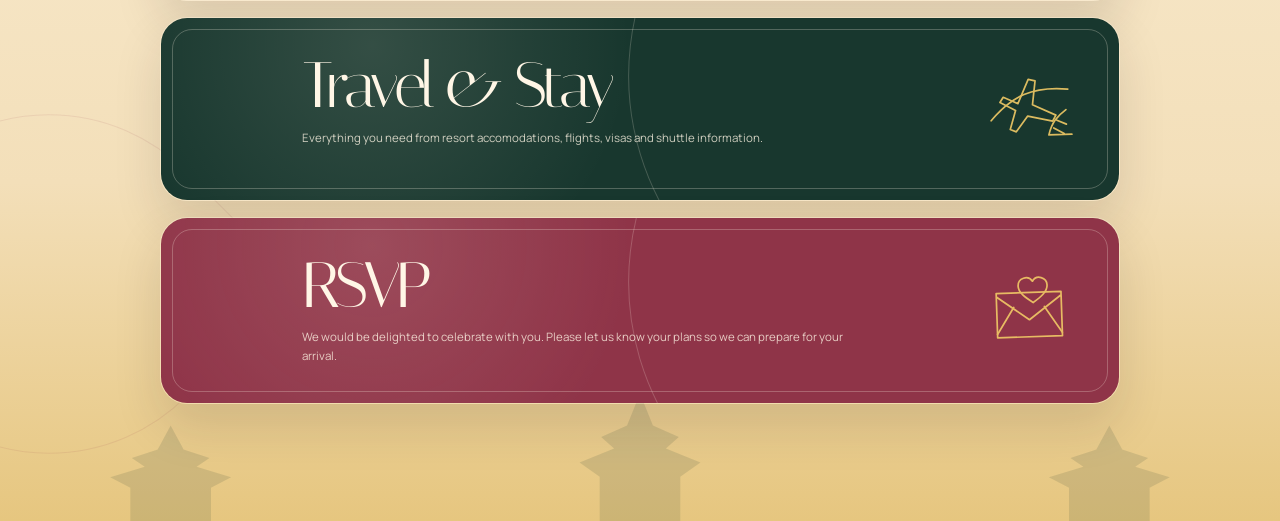
==== commit 8c7c7351: "Install Vercel Web Analytics Implemented Vercel Web Analytics for this project.  ## What was impleme" ====
--- a/index.html
+++ b/index.html
@@ -26,6 +26,10 @@
     />
     <link rel="stylesheet" href="styles.css?v=46" />
     <script src="script.js?v=19" defer></script>
+    <script>
+      window.va = window.va || function () { (window.vaq = window.vaq || []).push(arguments); };
+    </script>
+    <script defer src="/_vercel/insights/script.js"></script>
   </head>
   <body class="prelude-pending">
     <div class="prelude" data-prelude aria-label="Open Antara and Akshay's invitation">
